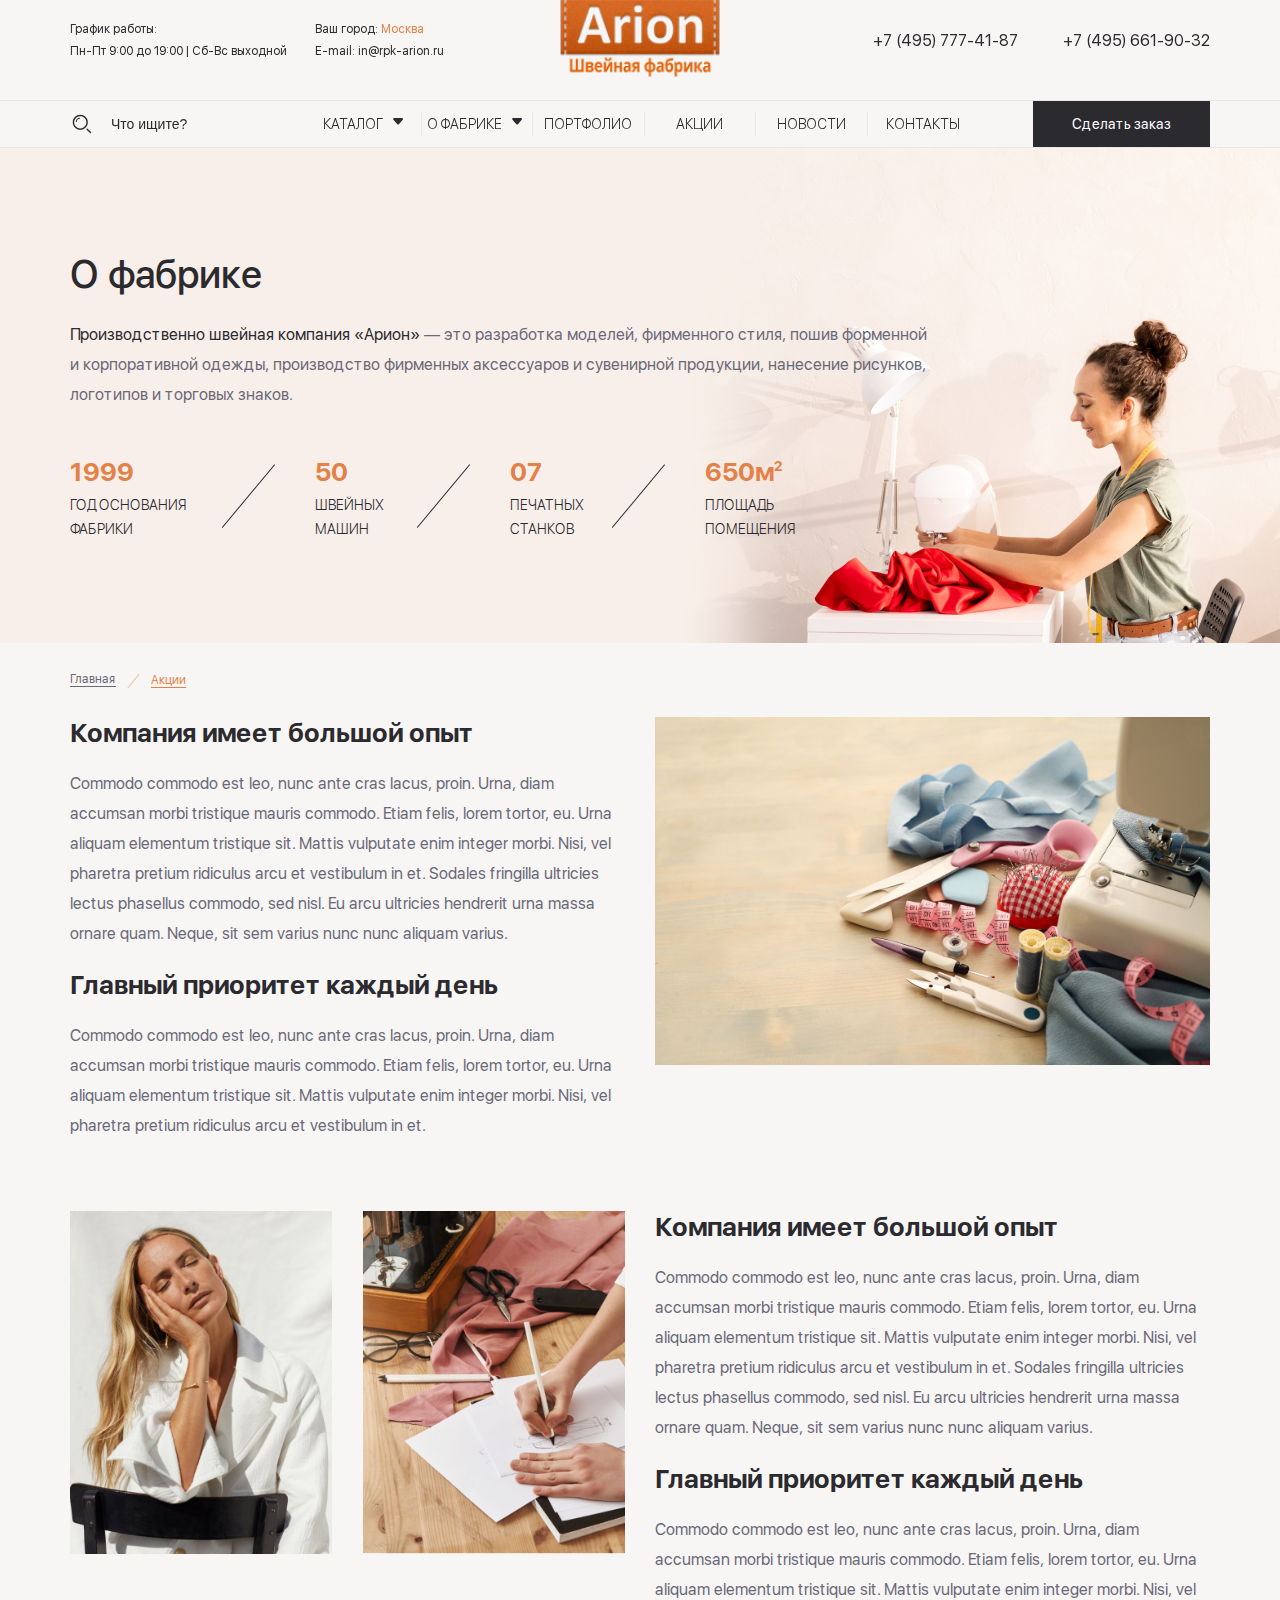
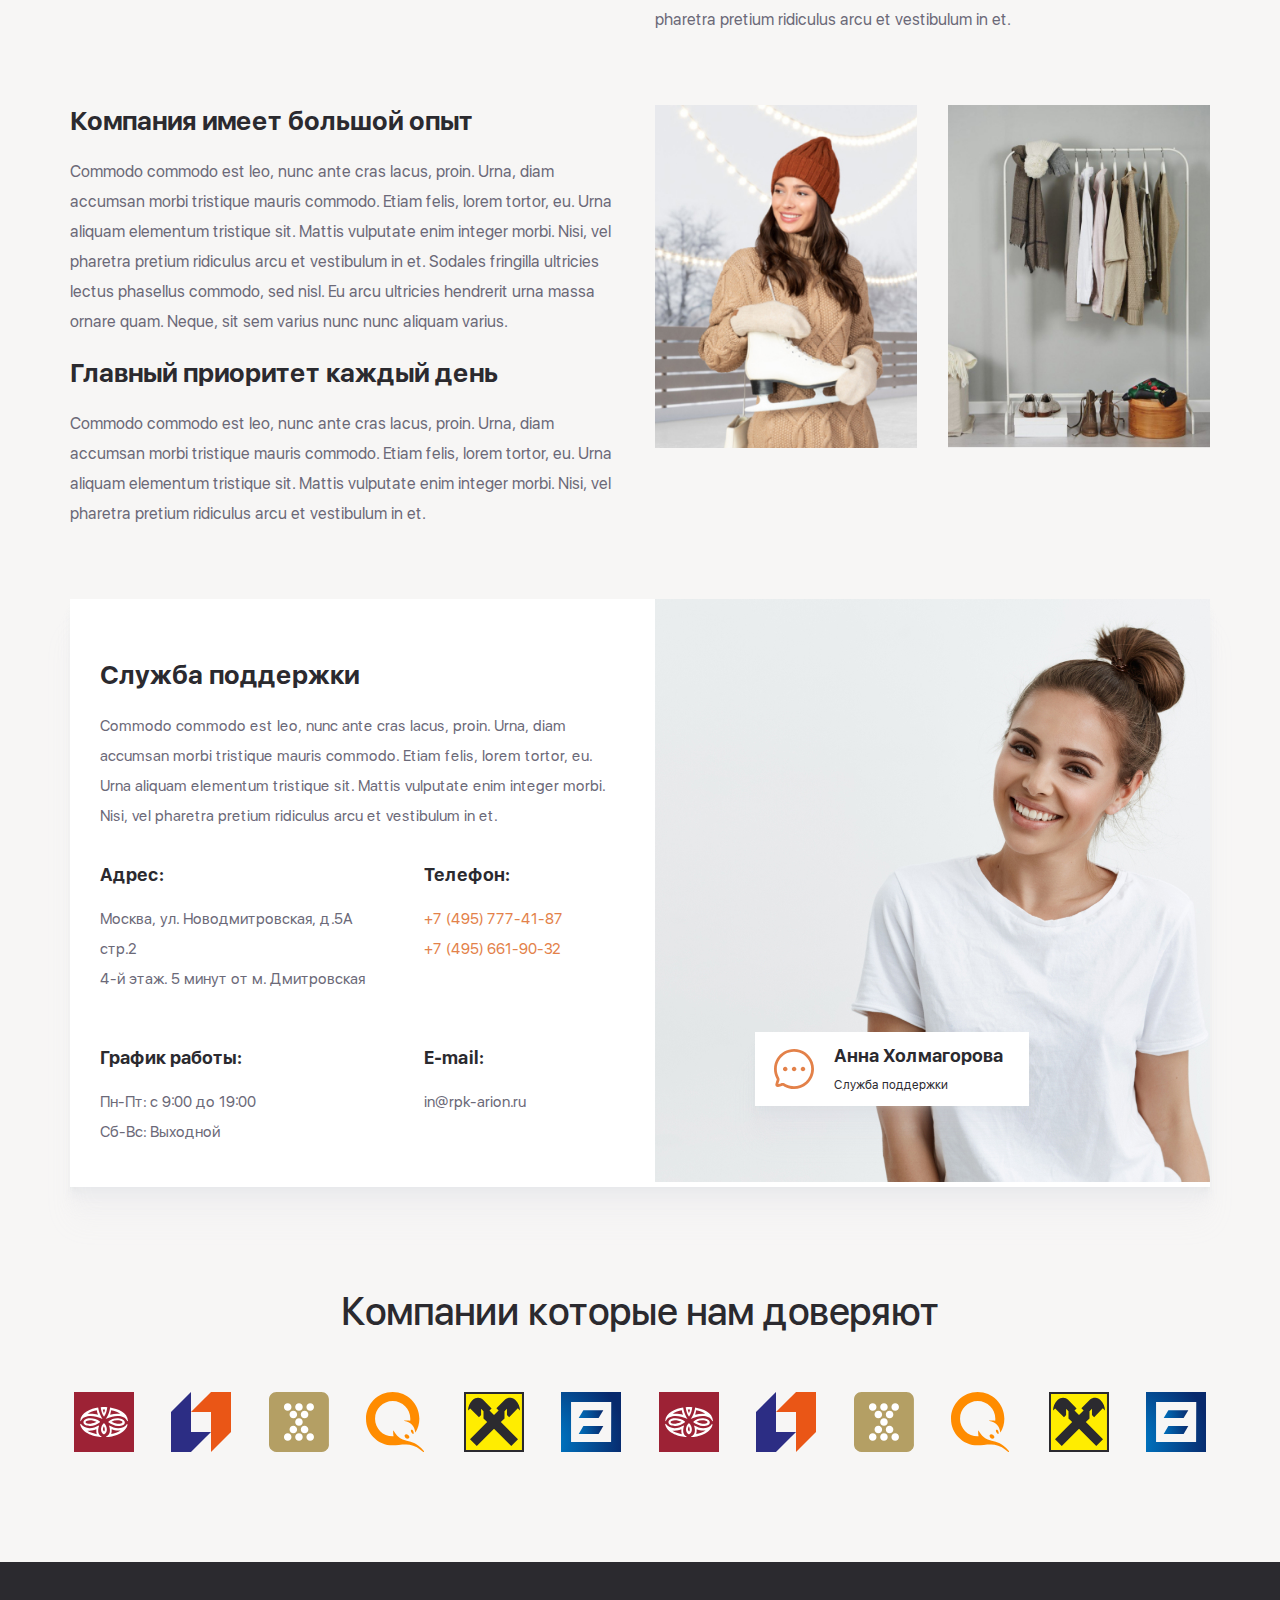
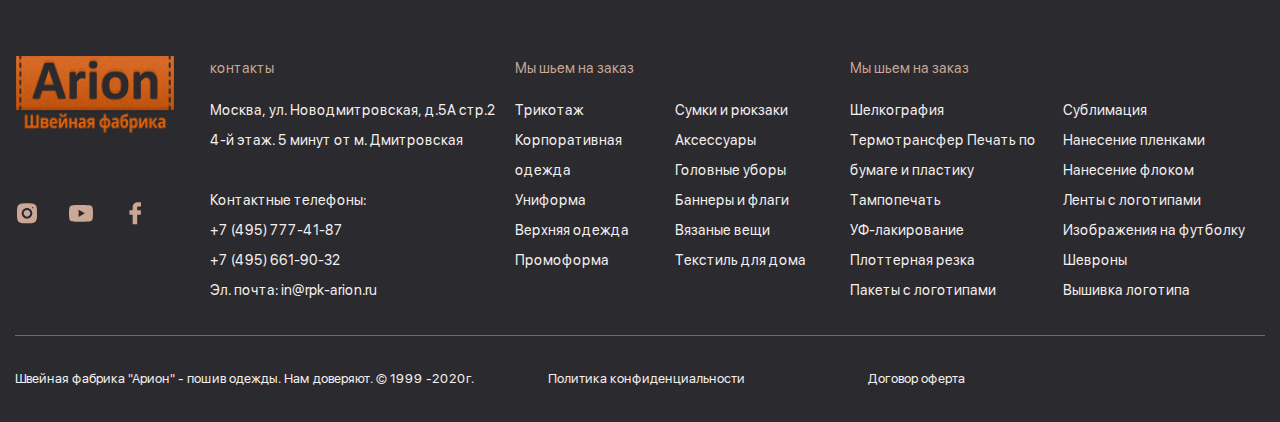
==== about.html @ ed3dc388 "Add files via upload" ====
<!DOCTYPE html>
<!--[if lt IE 7]><html lang="ru" class="lt-ie9 lt-ie8 lt-ie7"><![endif]-->
<!--[if IE 7]><html lang="ru" class="lt-ie9 lt-ie8"><![endif]-->
<!--[if IE 8]><html lang="ru" class="lt-ie9"><![endif]-->
<!--[if gt IE 8]><!-->
<html lang="ru">
<!--<![endif]-->
<head>
	<meta charset="utf-8" />
	<title>Заголовок</title>
	<meta name="description" content="" />
	<meta http-equiv="X-UA-Compatible" content="IE=edge" />
	<meta name="viewport" content="width=device-width, initial-scale=1.0" />
	<link rel="shortcut icon" href="favicon.png" />
	<link rel="stylesheet" href="libs/bootstrap/bootstrap-grid.css" />
	<link rel="stylesheet" href="libs/fontawesome-free-5.12.0-web/css/all.min.css" />
	<link rel="stylesheet" href="libs/fancybox/jquery.fancybox.css" />
	<link rel="stylesheet" href="libs/ion.rangeSlider-master/css/ion.rangeSlider.min.css" />
	<link rel="stylesheet" href="libs/slick-1.5.9/slick/slick.css" />
	<link rel="stylesheet" href="libs/slick-1.5.9/slick/slick-theme.css" />
	<link rel="stylesheet" href="css/fonts.css" />
	<link rel="stylesheet" href="css/main.css?ver=1.13" /> 
	<link rel="stylesheet" href="css/media.css?ver=1.13" />
</head>
<body> 

	<div class="wrapper"> 

		<a href="#" class="btn-order">Сделать заказ</a>

		<header class="header header_page default">
			<div class="header-top"> 
				<div class="container">
					<div class="header-top__wrap">
						<a href="tel:+74957774187" class="phone-mob"><i class="fas fa-phone-alt"></i></a>
						<div class="header-top__left">
							<div class="header__contacts"> 
								<p>График работы:</p>
								<p>Пн-Пт 9:00 до 19:00  |  Сб-Вс выходной</p>
							</div>
							<div class="header__contacts">
								<p>Ваш город: <a href="#" class="link-city">Москва</a></p>
								<p>E-mail: <a href="mailto:in@rpk-arion.ru">in@rpk-arion.ru</a></p>
							</div>
						</div>
						<a href="#" class="logo">
							<img src="img/logo.png" alt="alt">
						</a>
						<div class="header-top__right">
							<a href="tel:+74957774187">+7 (495) 777-41-87</a>
							<a href="tel:+74956619032">+7 (495) 661-90-32</a>
						</div>
						<span class="btn_nav">
							<span class='sandwich'>
								<span class='sw-topper'></span>
								<span class='sw-bottom'></span>
								<span class='sw-footer'></span>
							</span>
						</span>
					</div> 
				</div>
			</div> 
			<div class="header-bottom">
				<div class="container">
					<div class="header-bottom__wrap">
						<form>  
							<div class="form-search">
								<button class="btn-search"></button>
								<input type="text" placeholder="Что ищите?" required="required">
							</div>
						</form>
						<ul class="menu">
							<li class="menu_haschild"> 
								<a href="#">каталог</a>
								<ul class="menu_dropdown">
									<li class="dropdown_haschild active">
										<a href="#">Трикотаж</a>
										<ul>
											<li class="active"><a href="#">Рубашки-поло</a></li>
											<li><a href="#">Водолазки</a></li>
											<li><a href="#">Майки</a></li>
											<li><a href="#">Топы</a></li>
											<li><a href="#">Флисовые кофты</a></li>
											<li><a href="#">Жилеты</a></li>
											<li><a href="#">Кофты</a></li>
											<li><a href="#">Тельняшки</a></li>
											<li><a href="#">Футболки</a></li>
											<li><a href="#">Толстовки</a></li>
											<li><a href="#">Платья</a></li>
										</ul>
									</li>
									<li class="dropdown_haschild">
										<a href="#">Корпоративная одежда</a>
										<ul>
											<li><a href="#">Флисовые кофты</a></li>
											<li><a href="#">Жилеты</a></li>
											<li><a href="#">Кофты</a></li>
											<li><a href="#">Тельняшки</a></li>
											<li><a href="#">Футболки</a></li>
											<li><a href="#">Толстовки</a></li>
											<li><a href="#">Платья</a></li>
										</ul>
									</li>
									<li class="dropdown_haschild">
										<a href="#">Верхняя одежда</a>
										<ul>
											<li><a href="#">Флисовые кофты</a></li>
											<li><a href="#">Жилеты</a></li>
											<li><a href="#">Кофты</a></li>
											<li><a href="#">Тельняшки</a></li>
											<li><a href="#">Футболки</a></li>
											<li><a href="#">Толстовки</a></li>
											<li><a href="#">Платья</a></li>
										</ul>
									</li>
									<li class="dropdown_haschild">
										<a href="#">Униформа</a>
										<ul>
											<li><a href="#">Флисовые кофты</a></li>
											<li><a href="#">Жилеты</a></li>
											<li><a href="#">Кофты</a></li>
											<li><a href="#">Тельняшки</a></li>
											<li><a href="#">Футболки</a></li>
											<li><a href="#">Толстовки</a></li>
											<li><a href="#">Платья</a></li>
										</ul>
									</li>
									<li class="dropdown_haschild">
										<a href="#">Проформа</a>
										<ul>
											<li><a href="#">Флисовые кофты</a></li>
											<li><a href="#">Жилеты</a></li>
											<li><a href="#">Кофты</a></li>
											<li><a href="#">Тельняшки</a></li>
											<li><a href="#">Футболки</a></li>
											<li><a href="#">Толстовки</a></li>
											<li><a href="#">Платья</a></li>
										</ul>
									</li>
									<li class="dropdown_haschild">
										<a href="#">Сумки и рюкзаки</a>
										<ul>
											<li><a href="#">Флисовые кофты</a></li>
											<li><a href="#">Жилеты</a></li>
											<li><a href="#">Кофты</a></li>
											<li><a href="#">Тельняшки</a></li>
											<li><a href="#">Футболки</a></li>
											<li><a href="#">Толстовки</a></li>
											<li><a href="#">Платья</a></li>
										</ul>
									</li>
									<li class="dropdown_haschild">
										<a href="#">Головные уборы</a>
										<ul>
											<li><a href="#">Флисовые кофты</a></li>
											<li><a href="#">Жилеты</a></li>
											<li><a href="#">Кофты</a></li>
											<li><a href="#">Тельняшки</a></li>
											<li><a href="#">Футболки</a></li>
											<li><a href="#">Толстовки</a></li>
											<li><a href="#">Платья</a></li>
										</ul>
									</li>
									<li class="dropdown_haschild">
										<a href="#">Аксессуары</a>
										<ul>
											<li><a href="#">Флисовые кофты</a></li>
											<li><a href="#">Жилеты</a></li>
											<li><a href="#">Кофты</a></li>
											<li><a href="#">Тельняшки</a></li>
											<li><a href="#">Футболки</a></li>
											<li><a href="#">Толстовки</a></li>
											<li><a href="#">Платья</a></li>
										</ul>
									</li>
									<li class="dropdown_haschild">
										<a href="#">Вязаные вещи</a>
										<ul>
											<li><a href="#">Флисовые кофты</a></li>
											<li><a href="#">Жилеты</a></li>
											<li><a href="#">Кофты</a></li>
											<li><a href="#">Тельняшки</a></li>
											<li><a href="#">Футболки</a></li>
											<li><a href="#">Толстовки</a></li>
											<li><a href="#">Платья</a></li>
										</ul>
									</li>
									<li class="dropdown_haschild">
										<a href="#">Баннеры и флаги</a>
										<ul>
											<li><a href="#">Флисовые кофты</a></li>
											<li><a href="#">Жилеты</a></li>
											<li><a href="#">Кофты</a></li>
											<li><a href="#">Тельняшки</a></li>
											<li><a href="#">Футболки</a></li>
											<li><a href="#">Толстовки</a></li>
											<li><a href="#">Платья</a></li>
										</ul>
									</li>
									<li class="dropdown_haschild">
										<a href="#">Текстиль для дома</a>
										<ul>
											<li><a href="#">Флисовые кофты</a></li>
											<li><a href="#">Жилеты</a></li>
											<li><a href="#">Кофты</a></li>
											<li><a href="#">Тельняшки</a></li>
											<li><a href="#">Футболки</a></li>
											<li><a href="#">Толстовки</a></li>
											<li><a href="#">Платья</a></li>
										</ul>
									</li>
									<li class="dropdown_haschild">
										<a href="#">Разное</a>
										<ul>
											<li><a href="#">Флисовые кофты</a></li>
											<li><a href="#">Жилеты</a></li>
											<li><a href="#">Кофты</a></li>
											<li><a href="#">Тельняшки</a></li>
											<li><a href="#">Футболки</a></li>
											<li><a href="#">Толстовки</a></li>
											<li><a href="#">Платья</a></li>
										</ul>
									</li>
								</ul>
							</li>
							<li class="menu_haschild">
								<a href="#">О фабрике</a>
								<ul>
									<li><a href="#">Отзывы</a></li>
									<li><a href="#">Статьи</a></li>
								</ul>
							</li>
							<li><a href="#">портфолио</a></li>
							<li><a href="#">Акции</a></li>
							<li><a href="#">новости</a></li>
							<li><a href="#">Контакты</a></li>
						</ul>
						<a href="#" class="btn-page">Сделать заказ</a>
					</div>
				</div>
			</div>
			<div class="menu-mobile">
				<ul class="menu-mobile_nav">
					<li class="menu_haschild"> 
						<a href="#">каталог</a>
						<ul class="menu_dropdown">
							<li class="dropdown_haschild">
								<a href="#">Трикотаж</a>
								<ul>
									<li><a href="#">Рубашки-поло</a></li>
									<li><a href="#">Водолазки</a></li>
									<li><a href="#">Майки</a></li>
									<li><a href="#">Топы</a></li>
									<li><a href="#">Флисовые кофты</a></li>
									<li><a href="#">Жилеты</a></li>
									<li><a href="#">Кофты</a></li>
									<li><a href="#">Тельняшки</a></li>
									<li><a href="#">Футболки</a></li>
									<li><a href="#">Толстовки</a></li>
									<li><a href="#">Платья</a></li>
								</ul>
							</li>
							<li class="dropdown_haschild">
								<a href="#">Корпоративная одежда</a>
								<ul>
									<li><a href="#">Флисовые кофты</a></li>
									<li><a href="#">Жилеты</a></li>
									<li><a href="#">Кофты</a></li>
									<li><a href="#">Тельняшки</a></li>
									<li><a href="#">Футболки</a></li>
									<li><a href="#">Толстовки</a></li>
									<li><a href="#">Платья</a></li>
								</ul>
							</li>
							<li class="dropdown_haschild">
								<a href="#">Верхняя одежда</a>
								<ul>
									<li><a href="#">Флисовые кофты</a></li>
									<li><a href="#">Жилеты</a></li>
									<li><a href="#">Кофты</a></li>
									<li><a href="#">Тельняшки</a></li>
									<li><a href="#">Футболки</a></li>
									<li><a href="#">Толстовки</a></li>
									<li><a href="#">Платья</a></li>
								</ul>
							</li>
							<li class="dropdown_haschild">
								<a href="#">Униформа</a>
								<ul>
									<li><a href="#">Флисовые кофты</a></li>
									<li><a href="#">Жилеты</a></li>
									<li><a href="#">Кофты</a></li>
									<li><a href="#">Тельняшки</a></li>
									<li><a href="#">Футболки</a></li>
									<li><a href="#">Толстовки</a></li>
									<li><a href="#">Платья</a></li>
								</ul>
							</li>
							<li class="dropdown_haschild">
								<a href="#">Проформа</a>
								<ul>
									<li><a href="#">Флисовые кофты</a></li>
									<li><a href="#">Жилеты</a></li>
									<li><a href="#">Кофты</a></li>
									<li><a href="#">Тельняшки</a></li>
									<li><a href="#">Футболки</a></li>
									<li><a href="#">Толстовки</a></li>
									<li><a href="#">Платья</a></li>
								</ul>
							</li>
							<li class="dropdown_haschild">
								<a href="#">Сумки и рюкзаки</a>
								<ul>
									<li><a href="#">Флисовые кофты</a></li>
									<li><a href="#">Жилеты</a></li>
									<li><a href="#">Кофты</a></li>
									<li><a href="#">Тельняшки</a></li>
									<li><a href="#">Футболки</a></li>
									<li><a href="#">Толстовки</a></li>
									<li><a href="#">Платья</a></li>
								</ul>
							</li>
							<li class="dropdown_haschild">
								<a href="#">Головные уборы</a>
								<ul>
									<li><a href="#">Флисовые кофты</a></li>
									<li><a href="#">Жилеты</a></li>
									<li><a href="#">Кофты</a></li>
									<li><a href="#">Тельняшки</a></li>
									<li><a href="#">Футболки</a></li>
									<li><a href="#">Толстовки</a></li>
									<li><a href="#">Платья</a></li>
								</ul>
							</li>
							<li class="dropdown_haschild">
								<a href="#">Аксессуары</a>
								<ul>
									<li><a href="#">Флисовые кофты</a></li>
									<li><a href="#">Жилеты</a></li>
									<li><a href="#">Кофты</a></li>
									<li><a href="#">Тельняшки</a></li>
									<li><a href="#">Футболки</a></li>
									<li><a href="#">Толстовки</a></li>
									<li><a href="#">Платья</a></li>
								</ul>
							</li>
							<li class="dropdown_haschild">
								<a href="#">Вязаные вещи</a>
								<ul>
									<li><a href="#">Флисовые кофты</a></li>
									<li><a href="#">Жилеты</a></li>
									<li><a href="#">Кофты</a></li>
									<li><a href="#">Тельняшки</a></li>
									<li><a href="#">Футболки</a></li>
									<li><a href="#">Толстовки</a></li>
									<li><a href="#">Платья</a></li>
								</ul>
							</li>
							<li class="dropdown_haschild">
								<a href="#">Баннеры и флаги</a>
								<ul>
									<li><a href="#">Флисовые кофты</a></li>
									<li><a href="#">Жилеты</a></li>
									<li><a href="#">Кофты</a></li>
									<li><a href="#">Тельняшки</a></li>
									<li><a href="#">Футболки</a></li>
									<li><a href="#">Толстовки</a></li>
									<li><a href="#">Платья</a></li>
								</ul>
							</li>
							<li class="dropdown_haschild">
								<a href="#">Текстиль для дома</a>
								<ul>
									<li><a href="#">Флисовые кофты</a></li>
									<li><a href="#">Жилеты</a></li>
									<li><a href="#">Кофты</a></li>
									<li><a href="#">Тельняшки</a></li>
									<li><a href="#">Футболки</a></li>
									<li><a href="#">Толстовки</a></li>
									<li><a href="#">Платья</a></li>
								</ul>
							</li>
							<li class="dropdown_haschild">
								<a href="#">Разное</a>
								<ul>
									<li><a href="#">Флисовые кофты</a></li>
									<li><a href="#">Жилеты</a></li>
									<li><a href="#">Кофты</a></li>
									<li><a href="#">Тельняшки</a></li>
									<li><a href="#">Футболки</a></li>
									<li><a href="#">Толстовки</a></li>
									<li><a href="#">Платья</a></li>
								</ul>
							</li>
						</ul>
					</li>
					<li class="menu_haschild">
						<a href="#">О фабрике</a>
						<ul>
							<li><a href="#">Отзывы</a></li>
							<li><a href="#">Статьи</a></li>
						</ul>
					</li>
					<li><a href="#">портфолио</a></li>
					<li><a href="#">Акции</a></li>
					<li><a href="#">новости</a></li>
					<li><a href="#">Контакты</a></li>
				</ul>
				<div class="menu-mobile__bottom">
					<div class="header__contacts">
						<p>График работы:</p>
						<p>Пн-Пт 9:00 до 19:00  |  Сб-Вс выходной</p>
					</div>
					<div class="header__contacts">
						<p>Ваш город: <a href="#" class="link-city">Москва</a></p>
						<p>E-mail: <a href="mailto:in@rpk-arion.ru">in@rpk-arion.ru</a></p>
					</div>
					<div class="menu-mobile__phones">
						<a href="tel:+74957774187">+7 (495) 777-41-87</a>
						<a href="tel:+74956619032">+7 (495) 661-90-32</a>
					</div>
					<a href="#" class="btn-page">Сделать заказ</a>
				</div>
			</div>
		</header>

		<div class="billbord-page billbord-page_about" style="background-image: url(img/billbord_page11.jpg);">
			<div class="container">
				<div class="billbord-page__content">
					<div class="title-section">О фабрике</div>
					<p><span>Производственно швейная компания «Арион»</span> — это разработка моделей, фирменного стиля, пошив форменной и корпоративной одежды, производство фирменных аксессуаров и сувенирной продукции, нанесение рисунков, логотипов и торговых знаков. </p>
					<div class="billbord-bottom">
						<div class="billbord-info">
							<div class="billbord-info__value">1999</div>
							<div class="billbord-info__name">год основания фабрики</div>
						</div>
						<div class="billbord-info">
							<div class="billbord-info__value">50</div>
							<div class="billbord-info__name">швейных машин</div>
						</div>
						<div class="billbord-info">
							<div class="billbord-info__value">07</div>
							<div class="billbord-info__name">печатных станков</div>
						</div>
						<div class="billbord-info">
							<div class="billbord-info__value">650м<sup>2</sup></div>
							<div class="billbord-info__name">площадь помещения</div>
						</div>
					</div>
				</div>
			</div>
		</div>

		<div class="container">
			<ul class="breadcumbs">
				<li><a href="#">Главная</a></li>
				<li><span>Акции</span></li>
			</ul>
		</div>

		<div class="article">
			<div class="container">
				<div class="row row_article">
					<div class="col-lg-6">
						<div class="title-middle">Компания имеет большой опыт</div>
						<p>Commodo commodo est leo, nunc ante cras lacus, proin. Urna, diam accumsan morbi tristique mauris commodo. Etiam felis, lorem tortor, eu. Urna aliquam elementum tristique sit. Mattis vulputate enim integer morbi. Nisi, vel pharetra pretium ridiculus arcu et vestibulum in et. Sodales fringilla ultricies lectus phasellus commodo, sed nisl. Eu arcu ultricies hendrerit urna massa ornare quam. Neque, sit sem varius nunc nunc aliquam varius.</p>
						<div class="title-middle">Главный приоритет каждый день</div>
						<p>Commodo commodo est leo, nunc ante cras lacus, proin. Urna, diam accumsan morbi tristique mauris commodo. Etiam felis, lorem tortor, eu. Urna aliquam elementum tristique sit. Mattis vulputate enim integer morbi. Nisi, vel pharetra pretium ridiculus arcu et vestibulum in et. </p>
					</div>
					<div class="col-lg-6">
						<img src="img/about1.jpg" alt="alt">
					</div>
				</div>
				<div class="row row_article">
					<div class="col-lg-3 col-6">
						<img src="img/about2.jpg" alt="alt">
					</div>
					<div class="col-lg-3 col-6">
						<img src="img/about3.jpg" alt="alt">
					</div>
					<div class="col-lg-6">
						<div class="title-middle">Компания имеет большой опыт</div>
						<p>Commodo commodo est leo, nunc ante cras lacus, proin. Urna, diam accumsan morbi tristique mauris commodo. Etiam felis, lorem tortor, eu. Urna aliquam elementum tristique sit. Mattis vulputate enim integer morbi. Nisi, vel pharetra pretium ridiculus arcu et vestibulum in et. Sodales fringilla ultricies lectus phasellus commodo, sed nisl. Eu arcu ultricies hendrerit urna massa ornare quam. Neque, sit sem varius nunc nunc aliquam varius.</p>
						<div class="title-middle">Главный приоритет каждый день</div>
						<p>Commodo commodo est leo, nunc ante cras lacus, proin. Urna, diam accumsan morbi tristique mauris commodo. Etiam felis, lorem tortor, eu. Urna aliquam elementum tristique sit. Mattis vulputate enim integer morbi. Nisi, vel pharetra pretium ridiculus arcu et vestibulum in et. </p>
					</div>
				</div>
				<div class="row row_article">
					<div class="col-lg-6">
						<div class="title-middle">Компания имеет большой опыт</div>
						<p>Commodo commodo est leo, nunc ante cras lacus, proin. Urna, diam accumsan morbi tristique mauris commodo. Etiam felis, lorem tortor, eu. Urna aliquam elementum tristique sit. Mattis vulputate enim integer morbi. Nisi, vel pharetra pretium ridiculus arcu et vestibulum in et. Sodales fringilla ultricies lectus phasellus commodo, sed nisl. Eu arcu ultricies hendrerit urna massa ornare quam. Neque, sit sem varius nunc nunc aliquam varius.</p>
						<div class="title-middle">Главный приоритет каждый день</div>
						<p>Commodo commodo est leo, nunc ante cras lacus, proin. Urna, diam accumsan morbi tristique mauris commodo. Etiam felis, lorem tortor, eu. Urna aliquam elementum tristique sit. Mattis vulputate enim integer morbi. Nisi, vel pharetra pretium ridiculus arcu et vestibulum in et. </p>
					</div>
					<div class="col-lg-3 col-6">
						<img src="img/about4.jpg" alt="alt">
					</div>
					<div class="col-lg-3 col-6">
						<img src="img/about5.jpg" alt="alt">
					</div>
				</div>
				<div class="about-block">
					<div class="row">
						<div class="col-lg-6">
							<div class="about-block__info">
								<div class="title-middle">Служба поддержки</div>
								<p>Commodo commodo est leo, nunc ante cras lacus, proin. Urna, diam accumsan morbi tristique mauris commodo. Etiam felis, lorem tortor, eu. Urna aliquam elementum tristique sit. Mattis vulputate enim integer morbi. Nisi, vel pharetra pretium ridiculus arcu et vestibulum in et. </p>
								<div class="row row_about">
									<div class="col-md-7">
										<div class="title-min">Адрес:</div>
										<p>Москва, ул. Новодмитровская, д.5А стр.2 <br>4-й этаж. 5 минут от м. Дмитровская</p>
									</div>
									<div class="col-md-5">
										<div class="title-min">Телефон:</div>
										<ul>
											<li><a href="tel:+74957774187">+7 (495) 777-41-87</a></li>
											<li><a href="tel:+74956619032">+7 (495) 661-90-32</a></li>
										</ul>
									</div>
								</div>
								<div class="row row_about">
									<div class="col-md-7">
										<div class="title-min">График работы:</div>
										<p>Пн-Пт: с 9:00 до 19:00 <br>Сб-Вс: Выходной</p>
									</div>
									<div class="col-md-5">
										<div class="title-min">E-mail:</div>
										<a href="mailto:in@rpk-arion.ru" class="link-mail">in@rpk-arion.ru</a>
									</div>
								</div>
							</div>
						</div>
						<div class="col-lg-6">
							<div class="about-block__image">
								<div class="name-about">
									<div class="title-min">Анна Холмагорова</div>
									<div class="descr-min">Служба поддержки</div>
								</div>
								<img src="img/about_img.jpg" alt="alt">
							</div>
						</div>
					</div>
				</div>
			</div>
		</div>

		<div class="partners">
			<div class="container">
				<div class="title-section title-section_page">Компании которые нам доверяют</div>
				<div class="row row_clients">
					<div class="col-lg-1 col-md-2 col-4">
						<a href="#" class="item-client">
							<img src="img/client1.svg" alt="alt">
						</a>
					</div>
					<div class="col-lg-1 col-md-2 col-4">
						<a href="#" class="item-client">
							<img src="img/client2.svg" alt="alt">
						</a>
					</div>
					<div class="col-lg-1 col-md-2 col-4">
						<a href="#" class="item-client">
							<img src="img/client3.svg" alt="alt">
						</a>
					</div>
					<div class="col-lg-1 col-md-2 col-4">
						<a href="#" class="item-client">
							<img src="img/client4.svg" alt="alt">
						</a>
					</div>
					<div class="col-lg-1 col-md-2 col-4">
						<a href="#" class="item-client">
							<img src="img/client5.svg" alt="alt">
						</a>
					</div>
					<div class="col-lg-1 col-md-2 col-4">
						<a href="#" class="item-client">
							<img src="img/client6.svg" alt="alt">
						</a>
					</div>
					<div class="col-lg-1 col-md-2 col-4">
						<a href="#" class="item-client">
							<img src="img/client1.svg" alt="alt">
						</a>
					</div>
					<div class="col-lg-1 col-md-2 col-4">
						<a href="#" class="item-client">
							<img src="img/client2.svg" alt="alt">
						</a>
					</div>
					<div class="col-lg-1 col-md-2 col-4">
						<a href="#" class="item-client">
							<img src="img/client3.svg" alt="alt">
						</a>
					</div>
					<div class="col-lg-1 col-md-2 col-4">
						<a href="#" class="item-client">
							<img src="img/client4.svg" alt="alt">
						</a>
					</div>
					<div class="col-lg-1 col-md-2 col-4">
						<a href="#" class="item-client">
							<img src="img/client5.svg" alt="alt">
						</a>
					</div>
					<div class="col-lg-1 col-md-2 col-4">
						<a href="#" class="item-client">
							<img src="img/client6.svg" alt="alt">
						</a>
					</div>
				</div>
			</div>
		</div>

		<footer class="footer">
			<div class="container">
				<div class="row row_footer">
					<div class="col-lg-2">
						<a href="#" class="logo">
							<img src="img/logo.png" alt="alt">
						</a>
						<ul class="list-social">
							<li><a href="#"><img src="img/soc1.svg" alt="alt"></a></li>
							<li><a href="#"><img src="img/soc2.svg" alt="alt"></a></li>
							<li><a href="#"><img src="img/soc3.svg" alt="alt"></a></li>
						</ul>
					</div>
					<div class="col-lg-3">
						<div class="footer__title">контакты <i class="fal fa-plus"></i></div>
						<div class="footer__content">
							<p>Москва, ул. Новодмитровская, д.5А стр.2</p>
							<p>4-й этаж. 5 минут от м. Дмитровская</p>
							<br>
							<p>Контактные телефоны:</p>
							<p><a href="tel:+74957774187">+7 (495) 777-41-87</a></p>
							<p><a href="tel:+74956619032">+7 (495) 661-90-32</a></p>
							<p>Эл. почта: <a href="mailto:in@rpk-arion.ru">in@rpk-arion.ru</a></p>
						</div>
					</div>
					<div class="col-lg-3">
						<div class="footer__title">Мы шьем на заказ <i class="fal fa-plus"></i></div>
						<div class="footer__content">
							<ul class="footer__nav">
								<li><a href="#">Трикотаж</a></li>
								<li><a href="#">Корпоративная одежда</a></li>
								<li><a href="#">Униформа</a></li>
								<li><a href="#">Верхняя одежда</a></li>
								<li><a href="#">Промоформа</a></li>
								<li><a href="#">Сумки и рюкзаки </a></li>
								<li><a href="#">Аксессуары</a></li>
								<li><a href="#">Головные уборы</a></li>
								<li><a href="#">Баннеры и флаги</a></li>
								<li><a href="#">Вязаные вещи</a></li>
								<li><a href="#">Текстиль для дома</a></li>
							</ul>
						</div>
					</div>
					<div class="col-lg-4">
						<div class="footer__title">Мы шьем на заказ <i class="fal fa-plus"></i></div>
						<div class="footer__content">
							<ul class="footer__nav">
								<li><a href="#">Шелкография</a></li>
								<li><a href="#">Термотрансфер Печать по бумаге и пластику Тампопечать </a></li>
								<li><a href="#">УФ-лакирование</a></li>
								<li><a href="#">Плоттерная резка</a></li>
								<li><a href="#">Пакеты с логотипами </a></li>
								<li><a href="#">Сублимация</a></li>
								<li><a href="#">Нанесение пленками</a></li>
								<li><a href="#">Нанесение флоком</a></li>
								<li><a href="#">Ленты с логотипами</a></li>
								<li><a href="#">Изображения на футболку</a></li>
								<li><a href="#">Шевроны</a></li>
								<li><a href="#">Вышивка логотипа</a></li>
							</ul>
						</div>
					</div>
				</div>
				<div class="footer__bottom">
					<div class="row">
						<div class="col-lg-5">
							<p>Швейная фабрика "Арион" - пошив одежды. Нам доверяют. © 1999 -2020г.</p>
						</div>
						<div class="col-lg-3">
							<a href="#">Политика конфиденциальности</a>
						</div>
						<div class="col-lg-3">
							<a href="#">Договор оферта</a>
						</div>
					</div>
				</div>
			</div>
		</footer>
		
	</div>

	<!--[if lt IE 9]>
	<script src="libs/html5shiv/es5-shim.min.js"></script>
	<script src="libs/html5shiv/html5shiv.min.js"></script>
	<script src="libs/html5shiv/html5shiv-printshiv.min.js"></script>
	<script src="libs/respond/respond.min.js"></script>
<![endif]-->
<script src="libs/jquery/jquery-1.11.1.min.js"></script>
<script src="libs/jquery-mousewheel/jquery.mousewheel.min.js"></script>
<script src="libs/waypoints/waypoints-1.6.2.min.js"></script>
<script src="libs/fancybox/jquery.fancybox.pack.js"></script>
<script src="libs/slick-1.5.9/slick/slick.min.js"></script>
<script src="libs/scroll2id/PageScroll2id.min.js"></script>
<script src="libs/mask/jquery.maskedinput.js"></script>
<script src="libs/ion.rangeSlider-master/js/ion.rangeSlider.min.js"></script>
<script src="libs/jQueryFormStyler-master/jquery.formstyler.min.js"></script>
<script src="js/common.js?ver=1.13"></script>
<!-- Yandex.Metrika counter --><!-- /Yandex.Metrika counter -->
<!-- Google Analytics counter --><!-- /Google Analytics counter -->
</body>
</html>
---- libs/ion.rangeSlider-master/css/ion.rangeSlider.min.css ----
/*!Ion.RangeSlider, 2.3.1, © Denis Ineshin, 2010 - 2019, IonDen.com, Build date: 2019-12-19 16:51:02*/.irs{position:relative;display:block;-webkit-touch-callout:none;-webkit-user-select:none;-khtml-user-select:none;-moz-user-select:none;-ms-user-select:none;user-select:none;font-size:12px;font-family:Arial,sans-serif}.irs-line{position:relative;display:block;overflow:hidden;outline:none !important}.irs-bar{position:absolute;display:block;left:0;width:0}.irs-shadow{position:absolute;display:none;left:0;width:0}.irs-handle{position:absolute;display:block;box-sizing:border-box;cursor:default;z-index:1}.irs-handle.type_last{z-index:2}.irs-min,.irs-max{position:absolute;display:block;cursor:default}.irs-min{left:0}.irs-max{right:0}.irs-from,.irs-to,.irs-single{position:absolute;display:block;top:0;left:0;cursor:default;white-space:nowrap}.irs-grid{position:absolute;display:none;bottom:0;left:0;width:100%;height:20px}.irs-with-grid .irs-grid{display:block}.irs-grid-pol{position:absolute;top:0;left:0;width:1px;height:8px;background:#000}.irs-grid-pol.small{height:4px}.irs-grid-text{position:absolute;bottom:0;left:0;white-space:nowrap;text-align:center;font-size:9px;line-height:9px;padding:0 3px;color:#000}.irs-disable-mask{position:absolute;display:block;top:0;left:-1%;width:102%;height:100%;cursor:default;background:rgba(0,0,0,0);z-index:2}.lt-ie9 .irs-disable-mask{background:#000;filter:alpha(opacity=0);cursor:not-allowed}.irs-disabled{opacity:.4}.irs-hidden-input{position:absolute !important;display:block !important;top:0 !important;left:0 !important;width:0 !important;height:0 !important;font-size:0 !important;line-height:0 !important;padding:0 !important;margin:0 !important;overflow:hidden;outline:none !important;z-index:-9999 !important;background:none !important;border-style:solid !important;border-color:transparent !important}.irs--flat{height:40px}.irs--flat.irs-with-grid{height:60px}.irs--flat .irs-line{top:25px;height:12px;background-color:#e1e4e9;border-radius:4px}.irs--flat .irs-bar{top:25px;height:12px;background-color:#ed5565}.irs--flat .irs-bar--single{border-radius:4px 0 0 4px}.irs--flat .irs-shadow{height:1px;bottom:16px;background-color:#e1e4e9}.irs--flat .irs-handle{top:22px;width:16px;height:18px;background-color:transparent}.irs--flat .irs-handle>i:first-child{position:absolute;display:block;top:0;left:50%;width:2px;height:100%;margin-left:-1px;background-color:#da4453}.irs--flat .irs-handle.state_hover>i:first-child,.irs--flat .irs-handle:hover>i:first-child{background-color:#a43540}.irs--flat .irs-min,.irs--flat .irs-max{top:0;padding:1px 3px;color:#999;font-size:10px;line-height:1.333;text-shadow:none;background-color:#e1e4e9;border-radius:4px}.irs--flat .irs-from,.irs--flat .irs-to,.irs--flat .irs-single{color:white;font-size:10px;line-height:1.333;text-shadow:none;padding:1px 5px;background-color:#ed5565;border-radius:4px}.irs--flat .irs-from:before,.irs--flat .irs-to:before,.irs--flat .irs-single:before{position:absolute;display:block;content:"";bottom:-6px;left:50%;width:0;height:0;margin-left:-3px;overflow:hidden;border:3px solid transparent;border-top-color:#ed5565}.irs--flat .irs-grid-pol{background-color:#e1e4e9}.irs--flat .irs-grid-text{color:#999}.irs--big{height:55px}.irs--big.irs-with-grid{height:70px}.irs--big .irs-line{top:33px;height:12px;background-color:white;background:linear-gradient(to bottom, #ddd -50%, white 150%);border:1px solid #ccc;border-radius:12px}.irs--big .irs-bar{top:33px;height:12px;background-color:#92bce0;border:1px solid #428bca;background:linear-gradient(to bottom, #ffffff 0%, #428bca 30%, #b9d4ec 100%);box-shadow:inset 0 0 1px 1px rgba(255,255,255,0.5)}.irs--big .irs-bar--single{border-radius:12px 0 0 12px}.irs--big .irs-shadow{height:1px;bottom:16px;background-color:rgba(66,139,202,0.5)}.irs--big .irs-handle{top:25px;width:30px;height:30px;border:1px solid rgba(0,0,0,0.3);background-color:#cbcfd5;background:linear-gradient(to bottom, white 0%, #B4B9BE 30%, white 100%);box-shadow:1px 1px 2px rgba(0,0,0,0.2),inset 0 0 3px 1px white;border-radius:30px}.irs--big .irs-handle.state_hover,.irs--big .irs-handle:hover{border-color:rgba(0,0,0,0.45);background-color:#939ba7;background:linear-gradient(to bottom, white 0%, #919BA5 30%, white 100%)}.irs--big .irs-min,.irs--big .irs-max{top:0;padding:1px 5px;color:white;text-shadow:none;background-color:#9f9f9f;border-radius:3px}.irs--big .irs-from,.irs--big .irs-to,.irs--big .irs-single{color:white;text-shadow:none;padding:1px 5px;background-color:#428bca;background:linear-gradient(to bottom, #428bca 0%, #3071a9 100%);border-radius:3px}.irs--big .irs-grid-pol{background-color:#428bca}.irs--big .irs-grid-text{color:#428bca}.irs--modern{height:55px}.irs--modern.irs-with-grid{height:55px}.irs--modern .irs-line{top:25px;height:5px;background-color:#d1d6e0;background:linear-gradient(to bottom, #e0e4ea 0%, #d1d6e0 100%);border:1px solid #a3adc1;border-bottom-width:0;border-radius:5px}.irs--modern .irs-bar{top:25px;height:5px;background:#20b426;background:linear-gradient(to bottom, #20b426 0%, #18891d 100%)}.irs--modern .irs-bar--single{border-radius:5px 0 0 5px}.irs--modern .irs-shadow{height:1px;bottom:21px;background-color:rgba(209,214,224,0.5)}.irs--modern .irs-handle{top:37px;width:12px;height:13px;border:1px solid #a3adc1;border-top-width:0;box-shadow:1px 1px 1px rgba(0,0,0,0.1);border-radius:0 0 3px 3px}.irs--modern .irs-handle>i:nth-child(1){position:absolute;display:block;top:-4px;left:1px;width:6px;height:6px;border:1px solid #a3adc1;background:white;transform:rotate(45deg)}.irs--modern .irs-handle>i:nth-child(2){position:absolute;display:block;box-sizing:border-box;top:0;left:0;width:10px;height:12px;background:#e9e6e6;background:linear-gradient(to bottom, white 0%, #e9e6e6 100%);border-radius:0 0 3px 3px}.irs--modern .irs-handle>i:nth-child(3){position:absolute;display:block;box-sizing:border-box;top:3px;left:3px;width:4px;height:5px;border-left:1px solid #a3adc1;border-right:1px solid #a3adc1}.irs--modern .irs-handle.state_hover,.irs--modern .irs-handle:hover{border-color:#7685a2;background:#c3c7cd;background:linear-gradient(to bottom, #ffffff 0%, #919ba5 30%, #ffffff 100%)}.irs--modern .irs-handle.state_hover>i:nth-child(1),.irs--modern .irs-handle:hover>i:nth-child(1){border-color:#7685a2}.irs--modern .irs-handle.state_hover>i:nth-child(3),.irs--modern .irs-handle:hover>i:nth-child(3){border-color:#48536a}.irs--modern .irs-min,.irs--modern .irs-max{top:0;font-size:10px;line-height:1.333;text-shadow:none;padding:1px 5px;color:white;background-color:#d1d6e0;border-radius:5px}.irs--modern .irs-from,.irs--modern .irs-to,.irs--modern .irs-single{font-size:10px;line-height:1.333;text-shadow:none;padding:1px 5px;background-color:#20b426;color:white;border-radius:5px}.irs--modern .irs-from:before,.irs--modern .irs-to:before,.irs--modern .irs-single:before{position:absolute;display:block;content:"";bottom:-6px;left:50%;width:0;height:0;margin-left:-3px;overflow:hidden;border:3px solid transparent;border-top-color:#20b426}.irs--modern .irs-grid{height:25px}.irs--modern .irs-grid-pol{background-color:#dedede}.irs--modern .irs-grid-text{color:silver;font-size:13px}.irs--sharp{height:50px;font-size:12px;line-height:1}.irs--sharp.irs-with-grid{height:57px}.irs--sharp .irs-line{top:30px;height:2px;background-color:black;border-radius:2px}.irs--sharp .irs-bar{top:30px;height:2px;background-color:#ee22fa}.irs--sharp .irs-bar--single{border-radius:2px 0 0 2px}.irs--sharp .irs-shadow{height:1px;bottom:21px;background-color:rgba(0,0,0,0.5)}.irs--sharp .irs-handle{top:25px;width:10px;height:10px;background-color:#a804b2}.irs--sharp .irs-handle>i:first-child{position:absolute;display:block;top:100%;left:0;width:0;height:0;border:5px solid transparent;border-top-color:#a804b2}.irs--sharp .irs-handle.state_hover,.irs--sharp .irs-handle:hover{background-color:black}.irs--sharp .irs-handle.state_hover>i:first-child,.irs--sharp .irs-handle:hover>i:first-child{border-top-color:black}.irs--sharp .irs-min,.irs--sharp .irs-max{color:white;font-size:14px;line-height:1;top:0;padding:3px 4px;opacity:.4;background-color:#a804b2;border-radius:2px}.irs--sharp .irs-from,.irs--sharp .irs-to,.irs--sharp .irs-single{font-size:14px;line-height:1;text-shadow:none;padding:3px 4px;background-color:#a804b2;color:white;border-radius:2px}.irs--sharp .irs-from:before,.irs--sharp .irs-to:before,.irs--sharp .irs-single:before{position:absolute;display:block;content:"";bottom:-6px;left:50%;width:0;height:0;margin-left:-3px;overflow:hidden;border:3px solid transparent;border-top-color:#a804b2}.irs--sharp .irs-grid{height:25px}.irs--sharp .irs-grid-pol{background-color:#dedede}.irs--sharp .irs-grid-text{color:silver;font-size:13px}.irs--round{height:50px}.irs--round.irs-with-grid{height:65px}.irs--round .irs-line{top:36px;height:4px;background-color:#dee4ec;border-radius:4px}.irs--round .irs-bar{top:36px;height:4px;background-color:#006cfa}.irs--round .irs-bar--single{border-radius:4px 0 0 4px}.irs--round .irs-shadow{height:4px;bottom:21px;background-color:rgba(222,228,236,0.5)}.irs--round .irs-handle{top:26px;width:24px;height:24px;border:4px solid #006cfa;background-color:white;border-radius:24px;box-shadow:0 1px 3px rgba(0,0,255,0.3)}.irs--round .irs-handle.state_hover,.irs--round .irs-handle:hover{background-color:#f0f6ff}.irs--round .irs-min,.irs--round .irs-max{color:#333;font-size:14px;line-height:1;top:0;padding:3px 5px;background-color:rgba(0,0,0,0.1);border-radius:4px}.irs--round .irs-from,.irs--round .irs-to,.irs--round .irs-single{font-size:14px;line-height:1;text-shadow:none;padding:3px 5px;background-color:#006cfa;color:white;border-radius:4px}.irs--round .irs-from:before,.irs--round .irs-to:before,.irs--round .irs-single:before{position:absolute;display:block;content:"";bottom:-6px;left:50%;width:0;height:0;margin-left:-3px;overflow:hidden;border:3px solid transparent;border-top-color:#006cfa}.irs--round .irs-grid{height:25px}.irs--round .irs-grid-pol{background-color:#dedede}.irs--round .irs-grid-text{color:silver;font-size:13px}.irs--square{height:50px}.irs--square.irs-with-grid{height:60px}.irs--square .irs-line{top:31px;height:4px;background-color:#dedede}.irs--square .irs-bar{top:31px;height:4px;background-color:black}.irs--square .irs-shadow{height:2px;bottom:21px;background-color:#dedede}.irs--square .irs-handle{top:25px;width:16px;height:16px;border:3px solid black;background-color:white;-webkit-transform:rotate(45deg);-ms-transform:rotate(45deg);transform:rotate(45deg)}.irs--square .irs-handle.state_hover,.irs--square .irs-handle:hover{background-color:#f0f6ff}.irs--square .irs-min,.irs--square .irs-max{color:#333;font-size:14px;line-height:1;top:0;padding:3px 5px;background-color:rgba(0,0,0,0.1)}.irs--square .irs-from,.irs--square .irs-to,.irs--square .irs-single{font-size:14px;line-height:1;text-shadow:none;padding:3px 5px;background-color:black;color:white}.irs--square .irs-grid{height:25px}.irs--square .irs-grid-pol{background-color:#dedede}.irs--square .irs-grid-text{color:silver;font-size:11px}
---- css/fonts.css ----
/* font-family: "RobotoRegular"; */
@font-face {
	font-family: "RobotoRegular";
	src: url("../fonts/RobotoRegular/RobotoRegular.eot");
	src: url("../fonts/RobotoRegular/RobotoRegular.eot?#iefix")format("embedded-opentype"),
	url("../fonts/RobotoRegular/RobotoRegular.woff") format("woff"),
	url("../fonts/RobotoRegular/RobotoRegular.ttf") format("truetype");
	font-style: normal;
	font-weight: normal;
}
/* font-family: "RobotoLight"; */
@font-face {
	font-family: "RobotoLight";
	src: url("../fonts/RobotoLight/RobotoLight.eot");
	src: url("../fonts/RobotoLight/RobotoLight.eot?#iefix")format("embedded-opentype"),
	url("../fonts/RobotoLight/RobotoLight.woff") format("woff"),
	url("../fonts/RobotoLight/RobotoLight.ttf") format("truetype");
	font-style: normal;
	font-weight: normal;
}
/* font-family: "RobotoMedium"; */
@font-face {
	font-family: "RobotoMedium";
	src: url("../fonts/RobotoMedium/RobotoMedium.eot");
	src: url("../fonts/RobotoMedium/RobotoMedium.eot?#iefix")format("embedded-opentype"),
	url("../fonts/RobotoMedium/RobotoMedium.woff") format("woff"),
	url("../fonts/RobotoMedium/RobotoMedium.ttf") format("truetype");
	font-style: normal;
	font-weight: normal;
}
/* font-family: "RobotoBold"; */
@font-face {
	font-family: "RobotoBold";
	src: url("../fonts/RobotoBold/RobotoBold.eot");
	src: url("../fonts/RobotoBold/RobotoBold.eot?#iefix")format("embedded-opentype"),
	url("../fonts/RobotoBold/RobotoBold.woff") format("woff"),
	url("../fonts/RobotoBold/RobotoBold.ttf") format("truetype");
	font-style: normal;
	font-weight: normal;
}

@font-face {
	font-family: 'SFUIDisplay';
	src: url('../fonts/SFUIDisplay-Regular.eot');
	src: url('../fonts/SFUIDisplay-Regular.eot?#iefix') format('embedded-opentype'),
	url('../fonts/SFUIDisplay-Regular.woff2') format('woff2'),
	url('../fonts/SFUIDisplay-Regular.woff') format('woff'),
	url('../fonts/SFUIDisplay-Regular.otf') format('truetype');
	font-weight: normal;
	font-style: normal;
}
@font-face {
	font-family: 'SFUIDisplay';
	src: url('../fonts/SFUIDisplay-Light.eot');
	src: url('../fonts/SFUIDisplay-Light.eot?#iefix') format('embedded-opentype'),
	url('../fonts/SFUIDisplay-Light.woff2') format('woff2'),
	url('../fonts/SFUIDisplay-Light.woff') format('woff'),
	url('../fonts/SFUIDisplay-Light.ttf') format('truetype');
	font-weight: 300;
	font-style: normal;
}
@font-face {
	font-family: 'SFUIDisplay';
	src: url('../fonts/SFUIDisplay-Medium.eot');
	src: url('../fonts/SFUIDisplay-Medium.eot?#iefix') format('embedded-opentype'),
	url('../fonts/SFUIDisplay-Medium.woff2') format('woff2'),
	url('../fonts/SFUIDisplay-Medium.woff') format('woff'),
	url('../fonts/SFUIDisplay-Medium.ttf') format('truetype');
	font-weight: 500;
	font-style: normal;
}
@font-face {
	font-family: 'SFUIDisplay';
	src: url('../fonts/SFUIDisplay-Bold.eot');
	src: url('../fonts/SFUIDisplay-Bold.eot?#iefix') format('embedded-opentype'),
	url('../fonts/SFUIDisplay-Bold.woff2') format('woff2'),
	url('../fonts/SFUIDisplay-Bold.woff') format('woff'),
	url('../fonts/SFUIDisplay-Bold.otf') format('truetype');
	font-weight: 700;
	font-style: normal;
}
@font-face {
font-family: 'Open Sans';
src: url('../fonts/OpenSans-Light.eot');
src: url('../fonts/OpenSans-Light.eot?#iefix') format('embedded-opentype'),
url('../fonts/OpenSans-Light.woff') format('woff'),
url('../fonts/OpenSans-Light.ttf') format('truetype');
font-weight: 300;
font-style: normal;
}
@font-face {
font-family: 'Open Sans';
src: url('../fonts/OpenSans-Regular.eot');
src: url('../fonts/OpenSans-Regular.eot?#iefix') format('embedded-opentype'),
url('../fonts/OpenSans-Regular.woff') format('woff'),
url('../fonts/OpenSans-Regular.ttf') format('truetype');
font-weight: normal;
font-style: normal;
}
@font-face {
font-family: 'Open Sans';
src: url('../fonts/OpenSans-Bold.eot');
src: url('../fonts/OpenSans-Bold.eot?#iefix') format('embedded-opentype'),
url('../fonts/OpenSans-Bold.woff') format('woff'),
url('../fonts/OpenSans-Bold.ttf') format('truetype');
font-weight: 700;
font-style: normal;
}
---- css/main.css ----
*::-webkit-input-placeholder {
	color: #6B6978;
	opacity: 1;
}
*:-moz-placeholder {
	color: #6B6978;
	opacity: 1;
}
*::-moz-placeholder {
	color: #6B6978;
	opacity: 1;
}
*:-ms-input-placeholder {
	color: #6B6978;
	opacity: 1;
} 
 
body input:focus:required:invalid,
body textarea:focus:required:invalid {
	
}  
body input:required:valid,
body textarea:required:valid {
	
}
body {
	font-family: 'SFUIDisplay';
	font-size: 16px;
	overflow-x: hidden;
	margin: 0;
	background-color: #F7F6F5;
	color: #2B2A2F; 
}
button {
	cursor: pointer;
}
h1,h2,h3,h4,h5,h6 {
	padding: 0;
	margin: 0;
	font-weight: normal;
}
.wrapper {
	overflow: hidden;
}
a {
	text-decoration: none;
	outline: none;
}
* {
	outline: none !important;
}
ul {
	padding: 0;
	margin: 0;
}
ul li {
	list-style-type: none;
	outline: none;
}
img {
	outline: none;
	display: block;
}
p {
	padding: 0;
	margin: 0;
}
.header {
	position: absolute;
	top: 0;
	left: 0;
	width: 100%;
	z-index: 1000;
}
.header-top__wrap {
	display: flex;
	align-items: center;
	justify-content: space-between;
}
.header-top__left {
	display: flex;
	align-items: flex-start;
	flex: 1;
}
.header__contacts {
	font-size: 12px;
	line-height: 22px;
	flex: 1;
}
.header__contacts a {
	color: #2B2A2F;
}
.header__contacts .link-city {
	color: #E38149;
}
.logo {
	display: inline-block;
}
.logo img {
	max-width: 100%;
	height: auto;
	display: block;
}
.header-top__right {
	flex: 1;
	display: flex;
	align-items: center;
	justify-content: flex-end;
}
.header-top__right a {
	margin-right: 45px;
	display: inline-block;
	color: #2B2A2F;
	transition: all 0.3s;
}
.header-top__right a:hover {
	color: #e38149;
}
.header-top__right a:last-child {
	margin-right: 0;
}
.header-bottom__wrap {
	display: flex;
	align-items: center;
}
.header-bottom {
	margin-top: 20px;
	border-top: 1px solid rgba(107, 105, 120, 0.1);
	border-bottom: 1px solid rgba(107, 105, 120, 0.1);
}
.btn-page {
	font-size: 14px;
	line-height: 22px;
	padding: 0 38px;
	height: 46px;
	display: inline-flex;
	align-items: center;
	justify-content: center;
	text-align: center;
	color: #FFFFFF;
	transition: all 0.3s;
	position: relative;
	z-index: 1;
	font-family: 'SFUIDisplay';
	background-color: transparent;
	border: 1px solid #2b2a2f;
}
.btn-page::before {
	position: absolute;
	display: block;
	content: " ";
	right: -1px;
	top: -1px;
	left: -1px;
	background-color: #2b2a2f;
	bottom: -1px;
	z-index: -1;
	transition: all 0.3s;
}
.btn-page:hover::before {
	left: 100%;
	right: 0;
}
.btn-page:hover {
	color: #2b2a2f;
}
.btn-page:focus {
	border-color: #E38149;
}
.menu {
	font-weight: 300;
	font-size: 14px;
	line-height: 24px;
	flex: 1;
	padding-right: 55px;
	display: flex;
	align-items: center;
	justify-content: space-between;
}
.menu > li {
	text-align: center;
	border-right: 1px solid rgba(107, 105, 120, 0.1);
	flex: 1;
	position: relative;
}

.menu ul {
	position: absolute;
	top: 100%;
	left: 0;
	background-color: #fff;
	padding: 8px 20px;
	padding-bottom: 0;
	white-space: nowrap;
	min-width: 100%;
	text-align: left;
	opacity: 0;
	visibility: hidden;
	transition: all 0.3s;
	box-shadow: 0px 36.1265px 26.5699px rgb(206 217 225 / 7%), 0px 21.2384px 14.6375px rgb(206 217 225 / 7%), 0px 13.0656px 8.28627px rgb(206 217 225 / 7%), 0px 7.97251px 4.50658px rgb(206 217 225 / 6%), 0px 4.63494px 2.21029px rgb(206 217 225 / 6%), 0px 2.41126px 0.871899px rgb(206 217 225 / 5%), 0px 0.940576px 0.196025px rgb(206 217 225 / 4%);
}
.menu ul a {
	padding: 2px 0;
	display: inline-block;
	text-transform: none;
}
.menu li:hover ul {
	visibility: visible;
	opacity: 1;
}
.menu > li:last-child {
	border: none;
}
.menu a {
	text-transform: uppercase;
	color: #2B2A2F;
	transition: all 0.3s;
}
.menu .menu_haschild:hover > a,
.menu a:hover {
	color: #e38149;
}
.menu .menu_haschild > a {
	padding-right: 24px;
	position: relative;
}
.menu .menu_haschild > a::before,
.menu .menu_haschild > a::after {
	position: absolute;
	display: block;
	content: " ";
	width: 17px;
	height: 13px;
	top: 1px;
	right: 0;
	background-image: url(../img/arrow_min.svg);
	background-repeat: no-repeat;
	background-position: center;
	transition: all 0.3s;
}
.menu .menu_haschild > a::before {
	background-image: url(../img/arrow_min2.svg);
	opacity: 0;
}
.menu .menu_haschild:hover > a::before {
	opacity: 1;
	top: -3px;
	transform: rotate(180deg);
}
.menu .menu_haschild:hover > a::after {
	opacity: 0;
}
.form-search {
	width: 240px;
	max-width: 100%;
	position: relative;
}
.form-search input {
	width: 100%;
	padding-left: 41px;
	height: 46px;
	border: none;
	background-color: transparent;
	font-size: 14px;
	line-height: 24px;
}
.form-search input::-webkit-input-placeholder {
	color: #2B2A2F;
}
.form-search input:-moz-placeholder {
	color: #2B2A2F;
}
.form-search input::-moz-placeholder {
	color: #2B2A2F;
}
.form-search input:-ms-input-placeholder {
	color: #2B2A2F;
}
.btn-search {
	width: 24px;
	height: 24px;
	padding: 0;
	border: none;
	position: absolute;
	top: 0;
	left: 0;
	bottom: 0;
	margin: auto;
	background-color: transparent;
	background-image: url(../img/search.svg);
	background-repeat: no-repeat;
	background-position: center;
}
.slider-billbord__item {
	height: 840px;
	position: relative;
}
.slider-billbord__item img {
	width: 100%;
	height: 100%;
	object-fit: cover;
	font-family: 'object-fit: cover;';
	-webkit-transition: all 0.3s;
	-o-transition: all 0.3s;
	transition: all 0.3s;
}
.slider-billbord__descr {
	font-weight: 300;
	font-size: 14px;
	line-height: 24px;
	padding-bottom: 10px;
	text-transform: uppercase;
	color: #CAA895;
}
.slider-billbord__title {
	font-size: 58px;
	padding-bottom: 25px;
	line-height: 70px;
	font-weight: 300;
}
.slider-billbord__wrap {
	position: absolute;
	top: 0;
	left: 0;
	width: 100%;
	height: 100%;
	display: flex;
	align-items: center;
	justify-content: center;
	text-align: center;
}
.btn-main {
	height: 50px;
	display: inline-flex;
	align-items: center;
	justify-content: center;
	text-align: center;
	background-color: transparent;
	border: 1px solid #E38149;
	font-size: 14px;
	line-height: 22px;
	padding: 0 30px;
	min-width: 170px;
	cursor: pointer;
	color: #2B2A2F;
	font-family: 'SFUIDisplay';
	transition: all 0.3s;
	position: relative;
	z-index: 1;
}
.btn-main::before {
	position: absolute;
	display: block;
	content: " ";
	right: -1px;
	top: -1px;
	left: 100%;
	background-color: #E38149;
	bottom: -1px;
	z-index: -1;
	transition: all 0.3s;
}
.btn-main:hover::before {
	left: -1px;
}
.btn-main:hover {
	color: #fff;
}
.billbord {
	position: relative;
}
.billbord-info__title {
	font-size: 38px;
	line-height: 50px;
	font-weight: 500;
}
.billbord-info__title sup {
	font-size: 16px;
	position: relative;
}
.billbord-bottom {
	position: absolute;
	bottom: 155px;
	left: 0;
	width: 100%;
	display: flex;
	align-items: flex-end;
	justify-content: center;
}
.billbord-info {
	padding-right: 135px;
	padding-left: 50px;
	position: relative;
}
.billbord-info:first-child {
	padding-left: 0;
}
.billbord-info:last-child {
	padding-right: 0;
}
.billbord-info:last-child::after {
	display: none;
}
.billbord-info::after {
	position: absolute;
	display: block;
	content: " ";
	width: 54px;
	height: 64px;
	top: 0;
	right: 0;
	background-image: url(../img/line.svg);
	background-repeat: no-repeat;
	background-position: center;
	background-size: 100% 100%;
}
.slider-min__item {
	height: 160px;
}
.slider-min__item img {
	width: 100%;
	height: 100%;
	object-fit: cover;
	font-family: 'object-fit: cover;';
	-webkit-transition: all 0.3s;
	-o-transition: all 0.3s;
	transition: all 0.3s;
}
.slider-min {
	height: 160px;
	width: 270px;
	right: 70px;
	top: 50%;
	margin-top: -80px;
	position: absolute;
	pointer-events: none;
	z-index: 10;
	filter: drop-shadow(0px 100px 80px rgba(0, 0, 0, 0.07)) drop-shadow(0px 41.7776px 33.4221px rgba(0, 0, 0, 0.0503198)) drop-shadow(0px 22.3363px 17.869px rgba(0, 0, 0, 0.0417275)) drop-shadow(0px 12.5216px 10.0172px rgba(0, 0, 0, 0.035)) drop-shadow(0px 6.6501px 5.32008px rgba(0, 0, 0, 0.0282725)) drop-shadow(0px 2.76726px 2.21381px rgba(0, 0, 0, 0.0196802));
}
.slick-arrow {
	width: 20px;
	height: 26px;
	font-size: 20px;
	color: #2B2A2F !important;
	top: 50%;
	transition: all 0.3s;
	z-index: 70;
}
.slick-arrow:hover {
	color: #e38149 !important;
}
.slick-arrow::before {
	display: none;
}
.slick-prev {
	left: 0;
}
.slick-next {
	right: 0;
}
.slider-billbord .slick-prev {
	left: 75px;
}
.slider-billbord .slick-next {
	right: 75px;
}
.slider-billbord .slick-next::after {
	position: absolute;
	display: block;
	content: " ";
	top: -68px;
	right: -5px;
	height: 160px;
	width: 270px;
}
.slider-billbord .slick-next i {
	position: relative;
	z-index: 2;
}
.slider-billbord .slick-next::before {
	position: absolute;
	display: block;
	content: " ";
	top: -68px;
	right: -5px;
	height: 160px;
	width: 45px;
	background-color: #fff;	
	transition: all 0.3s;
	opacity: 0;
}
.slider-billbord .slick-next:hover::before {
	opacity: 0.2;
}
.slider-billbord .slick-next:active::before {
	opacity: 0.8;
}
.item-category {
	font-size: 18px;
	line-height: 28px;
	font-weight: 600;
	margin-bottom: 19px;
	color: #2B2A2F;
	position: relative;
	display: block;
}
.item-category__image {
	height: 387px;
	overflow: hidden;
	display: block;
}
.item-category__image img {
	width: 100%;
	height: 100%;
	object-fit: cover;
	font-family: 'object-fit: cover;';
	-webkit-transition: all 0.3s;
	-o-transition: all 0.3s;
	transition: all 0.3s;
}
.item-category_2 .item-category__image {
	height: 462px;
}
.item-category_8 .item-category__image,
.item-category_9 .item-category__image, 
.item-category_3 .item-category__image {
	height: 317px;
}
.item-category_4 .item-category__image {
	height: 798px;
}
.item-category_5 .item-category__image {
	height: 533px;
}
.item-category_6 .item-category__image {
	height: 652px;
}
.item-category_7 .item-category__image {
	height: 653px;
}
.item-category__name {
	bottom: 48px;
	left: 50px;
	max-width: 200px;
	display: block;
	position: absolute;
}
.item-category_4 .item-category__name {
	top: 58px;
	bottom: auto;
}
.item-category:hover .item-category__image img {
	transform: scale(1.02);
}
.item-category_1 {
	border: 1px solid #CAA895;
	background-color: rgba(255, 255, 255, 0.9);
	filter: drop-shadow(0px 36.1265px 26.5699px rgba(206, 217, 225, 0.07)) drop-shadow(0px 21.2384px 14.6375px rgba(206, 217, 225, 0.0685447)) drop-shadow(0px 13.0656px 8.28627px rgba(206, 217, 225, 0.0667834)) drop-shadow(0px 7.97251px 4.50658px rgba(206, 217, 225, 0.0639509)) drop-shadow(0px 4.63494px 2.21029px rgba(206, 217, 225, 0.0594553)) drop-shadow(0px 2.41126px 0.871899px rgba(206, 217, 225, 0.0519727)) drop-shadow(0px 0.940576px 0.196025px rgba(206, 217, 225, 0.0373484));
}
.row_categories .row,
.row_categories {
	margin: 0 -10px;
}
.row_categories .row > div,
.row_categories > div {
	padding: 0 10px;
}
.categories {
	padding-top: 150px;
}
.item-category__title {
	margin-bottom: 8px;
	display: block;
	color: #2B2A2F;
}
.item-category ul {
	font-size: 16px;
	line-height: 26px;
	color: #6B6978;
	font-weight: 400;
}
.item-category ul a {
	color: #6B6978;
	border-bottom: 1px solid transparent;
	transition: all 0.3s;
}
.item-category ul a:hover {
	color: #E38149;
	border-bottom: 1px solid #E38149;
}
.item-category ul li {
	margin-bottom: 3px;
}
.item-category__content {
	padding: 38px 45px;
	padding-bottom: 10px;
}
.container {
	position: relative;
}
.number-section {
	font-size: 96px;
	line-height: 70px;
	color: #CAA895;
	font-style: italic;
	font-weight: 400;
	right: 100%;
	opacity: 0.2;
	margin-right: 70px;
	top: 0;
	position: absolute;
}
.number-section::after {
	position: absolute;
	display: block;
	content: " ";
	width: 98px;
	height: 98px;
	left: -7px;
	top: -16px;
	background-image: url(../img/line_number.svg);
	background-repeat: no-repeat;
	background-position: center;
	background-size: 100% 100%;
}
.quiz {
	padding-top: 100px;
}
.quiz-block {
	padding: 50px 70px;
	padding-bottom: 0;
	margin-bottom: 75px;
	background: #FFFFFF;
	text-align: center;
	box-shadow: 0px 36.1265px 26.5699px rgba(206, 217, 225, 0.07), 0px 21.2384px 14.6375px rgba(206, 217, 225, 0.0685447), 0px 13.0656px 8.28627px rgba(206, 217, 225, 0.0667834), 0px 7.97251px 4.50658px rgba(206, 217, 225, 0.0639509), 0px 4.63494px 2.21029px rgba(206, 217, 225, 0.0594553), 0px 2.41126px 0.871899px rgba(206, 217, 225, 0.0519727), 0px 0.940576px 0.196025px rgba(206, 217, 225, 0.0373484);
}
.descr-section {
	font-size: 14px;
	line-height: 24px;
	padding-bottom: 15px;
	font-weight: 300;
	color: #CAA895;
	text-transform: uppercase;
}
.title-section {
	font-size: 38px;
	line-height: 50px;
	font-weight: 500;
}
.step-quiz {
	font-size: 18px;
	line-height: 28px;
	margin-right: 120px;
	font-weight: 600;
	border: 1px solid #F5F0EE;
	color: rgba(107, 105, 120, 0.2);
	width: 80px;
	height: 80px;
	border-radius: 50%;
	transition: all 0.3s;
	display: flex;
	align-items: center;
	justify-content: center;
	text-align: center;
	position: relative;
}
.step-quiz::before,
.step-quiz::after {
	position: absolute;
	display: block;
	content: " ";
	width: 22px;
	height: 22px;
	top: 0;
	bottom: 0;
	margin: auto;
	left: 100%;
	margin-left: 49px;
	background-image: url(../img/ic_steps.svg);
	background-repeat: no-repeat;
	background-position: center;
	background-size: 100% 100%;
}
.step-quiz::before {
	background-image: url(../img/ic_steps2.svg);
	opacity: 0;
}
.step-quiz:last-child::before,
.step-quiz:last-child::after {
	display: none;
}
.step-quiz.active::after {
	opacity: 0;
}
.step-quiz.active::before {
	opacity: 1;
}
.step-quiz.active {
	color: #2B2A2F;
	border-color: #CAA895;
}
.step-quiz:last-child {
	margin-right: 0;
}
.quiz-steps {
	margin-top: 20px;
	margin-bottom: 30px;
	display: flex;
	align-items: center;
	justify-content: center;
}
.title-min {
	font-size: 18px;
	line-height: 28px;
	font-weight: 600;
}
.quiz-pane .title-min {
	margin: 0 50px;
	padding-bottom: 40px;
	background-color: #fff;
	position: relative;
	z-index: 2;
}
.quiz-pane {
	padding: 0 80px;
	padding-bottom: 49px;
	position: relative;
	display: none;
}
.quiz-pane:first-child {
	display: block;
}
.item-checkbox__image {
	width: 146px;
	height: 146px;
	border: 1px solid #F5F0EE;
	transition: all 0.3s;
	margin: 0 auto;
	margin-bottom: 20px;
	display: flex;
	align-items: center;
	justify-content: center;
}
.item-checkbox__image img {
	max-width: 100%;
	max-height: 100%;
	display: block;
}
.quiz-pane .item-checkbox {
	margin-bottom: 40px;
}
.item-checkbox {
	font-size: 14px;
	line-height: 16px;
	max-width: 146px;
	margin: 0 auto;
	font-family: 'Open Sans';
	font-weight: 300;
	cursor: pointer;
	display: block;
}
.item-checkbox__icon {
	width: 22px;
	height: 22px;
	margin: 0 auto;
	display: block;
	border: 1px solid #CAA895;
	border-radius: 2px;
	margin-bottom: 10px;
	transition: all 0.3s;
	position: relative;
}
.item-checkbox__icon::before {
	position: absolute;
	display: block;
	content: " ";
	width: 100%;
	height: 100%;
	top: 0;
	left: 0;
	background-image: url(../img/check.svg);
	background-repeat: no-repeat;
	background-position: center;
	opacity: 0;
	transition: all 0.3s;
}
.item-checkbox label {
	display: block;
	cursor: pointer;
}
.item-checkbox label input {
	position: absolute;
	z-index: -1;
	height: 1px !important;
	width: 1px !important;
	opacity: 0 !important;
	margin: 0 !important;
}
.item-checkbox label input:checked ~ .item-checkbox__icon::before {
	opacity: 1;
}
.item-checkbox label input:checked ~ .item-checkbox__image {
	border-color: #E38149;
	box-shadow: 0px 36.1265px 26.5699px rgba(206, 217, 225, 0.4);
}
.quiz-block .btn-main {
	width: 270px;
	margin-top: 10px;
	max-width: 100%;
}
.quiz-pane::after {
	position: absolute;
	display: block;
	content: " ";
	border: 1px solid #CAA895;
	top: 14px;
	left: 0px;
	right: 0px;
	bottom: -74px;
	pointer-events: none;
}
.quiz-buttons {
	display: flex;
	align-items: center;
	justify-content: center;
}
.quiz-buttons .btn-main {
	margin: 0 5px;
}
.news-big__image {
	height: 614px;
	display: block;
}
.news-big__image img {
	width: 100%;
	height: 100%;
	object-fit: cover;
	font-family: 'object-fit: cover;';
	-webkit-transition: all 0.3s;
	-o-transition: all 0.3s;
	transition: all 0.3s;
}
.news-big__content {
	margin: 0 20px;
	margin-top: -70px;
	position: relative;
	padding: 22px 28px;
	padding-right: 40px;
	background: #FFFFFF;
	box-shadow: 0px 36.1265px 26.5699px rgba(206, 217, 225, 0.07), 0px 21.2384px 14.6375px rgba(206, 217, 225, 0.0685447), 0px 13.0656px 8.28627px rgba(206, 217, 225, 0.0667834), 0px 7.97251px 4.50658px rgba(206, 217, 225, 0.0639509), 0px 4.63494px 2.21029px rgba(206, 217, 225, 0.0594553), 0px 2.41126px 0.871899px rgba(206, 217, 225, 0.0519727), 0px 0.940576px 0.196025px rgba(206, 217, 225, 0.0373484);
}
.date-news {
	font-size: 12px;
	line-height: 22px;
	margin-bottom: 18px;
	color: #CAA895;
}
.link-page {
	font-size: 14px;
	line-height: 22px;
	color: #E38149;
	display: inline-block;
	position: relative;
}
.link-page::after {
	position: absolute;
	display: block;
	content: " ";
	width: 13px;
	height: 13px;
	top: 0;
	bottom: 0;
	margin: auto;
	left: 100%;
	margin-left: 8px;
	background-image: url(../img/ic_arrows.svg);
	background-repeat: no-repeat;
	background-position: center;
	background-size: 100% 100%;
}

.news-big .title-min {
	margin-bottom: 15px;
}
.descr-title {
	font-size: 16px;
	line-height: 24px;
	padding-bottom: 12px;
	color: #CAA895;
}
.item-news {
	margin: 0 15px;
	display: block;
	color: #2B2A2F;
}
.item-news__image {
	height: 350px;
	display: block;
}
.item-news__image img {
	width: 100%;
	height: 100%;
	object-fit: cover;
	font-family: 'object-fit: cover;';
	-webkit-transition: all 0.3s;
	-o-transition: all 0.3s;
	transition: all 0.3s;
}
.item-news__content {
	max-width: 270px;
	padding-top: 15px;
	margin: 0 auto;
	display: block;
}
.slider-news {
	padding-top: 100px;
	margin-top: 45px;
	margin-left: -15px;
	width: 1175px;
}
.slider-news .slick-arrow {
	top: 0;
	left: 110px;
	right: auto;
	transform: none;
}
.slider-news .slick-next {
	left: 240px;
}
.slick-arrow svg path {
	transition: all 0.3s;
}
.slick-arrow:hover svg path {
	fill: #E38149;
}
.arrows-main .slick-arrow {
	width: 100px;
	height: 15px;
	display: flex;
	align-items: center;
}
.news .descr-title {
	padding-top: 35px;
}
.news .descr-title,
.news .title-section {
	padding-left: 90px;
}
.news {
	padding-top: 50px;
}
.number-section_right {
	left: 100%;
	margin-left: 45px;
	right: auto;
}
.footer .container {
	max-width: 1770px;
}
.footer {
	padding-top: 94px;
	color: #F5F0EE;
	line-height: 30px;
	background-color: #2B2A2F;
}
.footer p a {
	color: #F5F0EE;
}
.footer__title {
	padding-bottom: 15px;
	line-height: 24px;
	color: #CAA895;
}
.footer__nav {
	columns: 2;
}
.footer__nav a {
	color: #F5F0EE;
	transition: all 0.3s;
	border-bottom: 1px solid transparent;
}
.footer__nav a:hover {
	color: #E38149;
	border-color: #E38149;
}
.footer__bottom {
	padding: 28px 0;
	margin-top: 30px;
	border-top: 1px solid #6B6978;	
}
.footer__bottom a {
	color: #F5F0EE;
}
.list-social {
	margin-top: 55px;
	display: flex;
	align-items: center;
	flex-wrap: wrap;
}
.list-social a {
	display: inline-block;
}
.list-social li {
	margin-right: 30px;
}
.list-social li:last-child {
	margin-right: 0;
}
.row_footer > div:nth-child(1) {
	flex: 0.9;
}
.row_footer > div:nth-child(3) {
	padding-left: 0;
}
.row_footer > div:nth-child(4) {
	padding-right: 0;
}
.tabs-etaps a {
	height: 70px;
	padding: 0 24px;
	border: 1px solid transparent;
	transition: all 0.3s;
	color: #2B2A2F;
	display: flex;
	align-items: center;
	position: relative;
}
.tabs-etaps a::after {
	position: absolute;
	display: block;
	content: " ";
	left: -39px;
	top: 0;
	width: 4px;
	height: 100%;
	background: #E38149;
	opacity: 0;
	transition: all 0.3s;
}
.tabs-etaps .active a {
	border-color: #E38149;
}
.tabs-etaps .active a::after {
	opacity: 1;
}
.tabs-etaps {
	padding-left: 35px;
	max-width: 400px;
	border-left: 4px solid #F5F0EE;
}
.image-etap img {
	max-width: 100%;
	height: auto;
	display: block;
	filter: drop-shadow(0px 36.1265px 26.5699px rgba(206, 217, 225, 0.07)) drop-shadow(0px 21.2384px 14.6375px rgba(206, 217, 225, 0.0685447)) drop-shadow(0px 13.0656px 8.28627px rgba(206, 217, 225, 0.0667834)) drop-shadow(0px 7.97251px 4.50658px rgba(206, 217, 225, 0.0639509)) drop-shadow(0px 4.63494px 2.21029px rgba(206, 217, 225, 0.0594553)) drop-shadow(0px 2.41126px 0.871899px rgba(206, 217, 225, 0.0519727)) drop-shadow(0px 0.940576px 0.196025px rgba(206, 217, 225, 0.0373484));
}
.image-etap {
	display: flex;
	justify-content: flex-end;
}
.etaps {
	padding-top: 100px;
}
.etaps .title-section {
	padding-bottom: 60px;
	max-width: 350px;
}
.tab-pane-etap {
	display: none;
}
.tab-pane-etap:first-child {
	display: block;
}
.item-client {
	width: 60px;
	height: 60px;
	margin: 0 auto;
	margin-bottom: 50px;
	display: flex;
	align-items: center;
	justify-content: center;
}
.item-client img {
	max-width: 100%;
	max-height: 100%;
}
.row_clients {
	margin-right: -50px;
}
.clients {
	padding-top: 100px;
}
.clients .title-section {
	max-width: 390px;
}
.logos-block {
	padding-top: 100px;
	position: relative;
	z-index: 1;
}
.logos-block::before {
	position: absolute;
	display: block;
	content: " ";
	top: 0;
	left: -200px;
	bottom: 100px;
	right: 400px;
	background-color: #fff;
	z-index: -1;
	pointer-events: none;
}
.tabs-logo a {
	height: 40px;
	display: inline-flex;
	align-items: center;
	color: #6B6978;
	border: 1px solid transparent;
	transition: all 0.3s;
}
.tabs-logo {
	margin-top: -10px;
}
.tabs-logo .active a {
	padding: 0 23px;
	margin: 20px 0;
	margin-top: 10px;
	color: #2B2A2F;
	border-color: #E38149;
}
.logos-block .title-section {
	padding-bottom: 50px;
	max-width: 440px;
}
.tab-container-logo img {
	max-width: 100%;
	height: auto;
}
.tab-container-logo {
	margin-left: -50px;
}
.logos-block__image {
	margin-bottom: 50px;
	margin-right: -35px;
}
.logos-block__bigimage {
	margin-top: -184px;
	margin-left: -50px;
}
.logos-block__bigimage img {
	box-shadow: 0px 36.1265px 26.5699px rgba(206, 217, 225, 0.07), 0px 21.2384px 14.6375px rgba(206, 217, 225, 0.0685447), 0px 13.0656px 8.28627px rgba(206, 217, 225, 0.0667834), 0px 7.97251px 4.50658px rgba(206, 217, 225, 0.0639509), 0px 4.63494px 2.21029px rgba(206, 217, 225, 0.0594553), 0px 2.41126px 0.871899px rgba(206, 217, 225, 0.0519727), 0px 0.940576px 0.196025px rgba(206, 217, 225, 0.0373484);
}
.tab-container-logo {
	font-size: 14px;
	line-height: 24px;
	color: #6B6978;
}
.text-logos {
	max-width: 370px;
}
.logos {
	padding-top: 100px;
}
.tab-pane-logo {
	display: none;
}
.tab-pane-logo:first-child {
	display: block;
}
.production {
	padding-top: 100px;
	line-height: 30px;
}
.production__image {
	padding-top: 172px;
	position: relative;
}
.production-block {
	padding: 50px 53px;
	top: 0;
	left: 100px;
	width: 470px;
	position: absolute;
	max-width: 100%;
	background-color: #fff;
	filter: drop-shadow(0px 36.1265px 26.5699px rgba(206, 217, 225, 0.07)) drop-shadow(0px 21.2384px 14.6375px rgba(206, 217, 225, 0.0685447)) drop-shadow(0px 13.0656px 8.28627px rgba(206, 217, 225, 0.0667834)) drop-shadow(0px 7.97251px 4.50658px rgba(206, 217, 225, 0.0639509)) drop-shadow(0px 4.63494px 2.21029px rgba(206, 217, 225, 0.0594553)) drop-shadow(0px 2.41126px 0.871899px rgba(206, 217, 225, 0.0519727)) drop-shadow(0px 0.940576px 0.196025px rgba(206, 217, 225, 0.0373484));
}
.production ul,
.production p {
	color: #6B6978;
}
.production-block .title-section {
	margin-bottom: 20px;
}
.title-middle {
	font-size: 26px;
	line-height: 32px;
	font-weight: 600;
}
.production .title-middle  {
	max-width: 428px;
	margin-bottom: 20px;
}
.row_production {
	margin-top: 100px;
}
.production li {
	position: relative;
	padding-left: 15px;
}
.production li::before {
	position: absolute;
	content: "•";
	display: block;
	top: 0;
	left: 0;
}
.row_consult {
	margin-top: 70px;
	align-items: flex-end;
}
.row_consult .btn-main {
	margin-bottom: 20px;
	width: 100%;
}
.item-form {
	margin-bottom: 20px;
}
.item-form .jq-selectbox__select-text,
.item-form input {
	width: 100%;
	height: 50px;
	padding: 0 16px;
	border: none;
	font-family: 'SFUIDisplay';
	font-size: 12px;
	line-height: 22px;
	background-color: #fff;
	border: 1px solid #F5F0EE;
	border-radius: 2px;
}
.item-form .jq-selectbox__select-text {
	padding-top: 15px;
	padding-right: 35px;
	white-space: nowrap;
	overflow: hidden;
	text-overflow: ellipsis;
	cursor: pointer;
}
.jq-selectbox__trigger {
	width: 16px;
	height: 16px;
	cursor: pointer;
	top: 0;
	right: 16px;
	bottom: 0;
	position: absolute;
	top: 0;
	margin: auto;
	background-image: url(../img/arrow_drop.svg);
	background-repeat: no-repeat;
	transition: all 0.3s;
}
select {
	opacity: 0;
}
.jqselect {
	width: 100%;
}
.row_form {
	margin: 0 -10px;
	justify-content: flex-end;
}
.row_form > div {
	padding: 0 10px;
}
.col_btn {
	max-width: 270px;
}
.checkbox label input {
	position: absolute;
	z-index: -1;
	height: 1px !important;
	width: 1px !important;
	opacity: 0 !important;
	margin: 0 !important;
}
.checkbox span {
	padding-left: 31px;
	display: block;
	position: relative;
}
.checkbox span::before {
	position: absolute;
	content: " ";
	width: 22px;
	height: 22px;
	top: 0;
	left: 0;
	display: block;
	border: 1px solid #CAA895;
	border-radius: 2px;
	margin-bottom: 10px;
	background-color: #fff;
	transition: all 0.3s;
}
.checkbox span::after {
	position: absolute;
	display: block;
	content: " ";
	width: 22px;
	height: 22px;
	top: 0;
	left: 0;
	background-image: url(../img/check.svg);
	background-repeat: no-repeat;
	background-position: center;
	opacity: 0;
	transition: all 0.3s;
}
.checkbox label input:checked + span::after {
	opacity: 1;
}
.checkbox {
	font-size: 12px;
	line-height: 22px;
	color: #6B6978;
}
.checkbox a {
	color: #6B6978;
	border-bottom: 1px solid #6B6978;
	transition: all 0.3s;
	font-family: "RobotoLight";
}
.row_consult .checkbox  {
	margin-left: 78px;
}
.btn-order {
	width: 175px;
	height: 113px;
	top: 40%;
	font-size: 24px;
	line-height: 32px;
	right: 0;
	font-family: 'Open Sans';
	font-weight: 700;
	color: #fff;
	text-align: center;
	display: flex;
	align-items: center;
	justify-content: center;
	text-align: center;
	filter: drop-shadow(0px 100px 80px rgba(0, 0, 0, 0.07)) drop-shadow(0px 41.7776px 33.4221px rgba(0, 0, 0, 0.0503198)) drop-shadow(0px 22.3363px 17.869px rgba(0, 0, 0, 0.0417275)) drop-shadow(0px 12.5216px 10.0172px rgba(0, 0, 0, 0.035)) drop-shadow(0px 6.6501px 5.32008px rgba(0, 0, 0, 0.0282725)) drop-shadow(0px 2.76726px 2.21381px rgba(0, 0, 0, 0.0196802));
	border-radius: 24px 0px 0px 24px;
	z-index: 800;
	position: fixed;
	background-image: url(../img/btn_order.png);
	background-repeat: no-repeat;
	background-position: center;
	background-size: 100% 100%;
	transition: all 0.3s;
	opacity: 0;
}
.btn-order.active {
	opacity: 1;
}
.prices {
	padding-top: 100px;
	padding-bottom: 100px;
}
.prices-block {
	padding: 50px;
	padding-top: 45px;
	margin-right: -15px;
	background: #FFFFFF;
	box-shadow: 0px 36.1265px 26.5699px rgba(206, 217, 225, 0.07), 0px 21.2384px 14.6375px rgba(206, 217, 225, 0.0685447), 0px 13.0656px 8.28627px rgba(206, 217, 225, 0.0667834), 0px 7.97251px 4.50658px rgba(206, 217, 225, 0.0639509), 0px 4.63494px 2.21029px rgba(206, 217, 225, 0.0594553), 0px 2.41126px 0.871899px rgba(206, 217, 225, 0.0519727), 0px 0.940576px 0.196025px rgba(206, 217, 225, 0.0373484);
}
.prices__image img {
	max-width: 100%;
	height: auto;
	display: block;
}
.prices__image {
	margin-left: -15px;
}
.item-dropdown__head {
	padding: 15px;
	padding-right: 35px;
	color: #6B6978;
	border: 1px solid #F5F0EE;
	transition: all 0.3s;
	position: relative;
	background-color: #F5F0EE;
	cursor: pointer;
}
.item-dropdown__icon {
	width: 16px;
	height: 16px;
	right: 16px;
	top: 0;
	bottom: 0;
	margin: auto;
	transition: all 0.3s;
	position: absolute;
}
.item-dropdown__icon::before,
.item-dropdown__icon::after {
	position: absolute;
	display: block;
	content: " ";
	width: 100%;
	height: 100%;
	top: 0;
	left: 0;
	opacity: 0;
	background-image: url(../img/arrow_drop2.svg);
	background-repeat: no-repeat;
	transition: all 0.3s;
}
.item-dropdown__icon::before {
	opacity: 1;
	background-image: url(../img/arrow_drop.svg);
	background-repeat: no-repeat;
}
.active .item-dropdown__head {
	background-color: transparent;
}
.active .item-dropdown__icon {
	background-image: none;
}
.active .item-dropdown__icon::after {
	opacity: 1;
	transform: rotate(180deg);
}
.active .item-dropdown__icon::before {
	opacity: 0;
} 
.item-dropdown__icon {

}
.item-dropdown__content table {
	width: 100%;
	border-spacing: 0;
}
.item-dropdown__content table td {
	padding: 5px 0;
}
.item-dropdown__content table thead {
	color: #CAA895;
}
.item-dropdown__content table tbody {
	font-size: 14px;
	line-height: 24px;
}
.item-dropdown__content {
	padding: 20px 16px;
	border: 1px solid #F5F0EE;
	margin-top: 10px;
	display: none;
}
.item-dropdown {
	margin-bottom: 10px;
}
.prices .title-section {
	padding-bottom: 40px;
}
.tabs-logo li:not(.active) a:hover,
.tabs-etaps li:not(.active) a:hover {
	color: #E38149;
}  
.footer__title i {
	display: none;
}
/*Style Sandwich*/
.btn_nav {
	border: none;
	z-index: 60;
	display: none;
	-webkit-transition: all 0.3s;
	-o-transition: all 0.3s;
	transition: all 0.3s;
	vertical-align: middle;
	position: relative;
}
.btn_nav:hover {
	opacity: 1;
} 
.sandwich span {
	display: block;
}
.sandwich {
	width: 30px;
	height:28px;
	margin: auto;
	display: -webkit-flex;
	display: -moz-flex;
	display: -ms-flex;
	display: -o-flex;
	display: flex;
	flex-direction: column;
	align-items: flex-end;
	z-index: 20;
	cursor: pointer;
}
.sw-topper {
	position: relative;
	top: 4px;
	width: 29px;
	height: 2px;
	display: block;
	margin: 0 auto;
	background-color: #E38149;
	border: medium none;
	transition: transform 0.5s, top 0.2s;
	/* transition-delay: 0.2s, 0s; */
}
.sw-bottom {
	position: relative;
	top: 10px;
	width: 29px;
	height: 2px;
	display: block;
	margin: 0 auto;
	background-color: #E38149;
	border: medium none;
	transition: transform 0.5s, top 0.2s;
	transition-delay: 0.2s, 0s;
}
.sw-footer {
	position: relative;
	top: 17px;
	width: 29px;
	height: 2px;
	display: block;
	background-color: #E38149;
	border: medium none;
	transition: all 0.5s;
	transition-delay: 0.1s;
}
.sandwich.active .sw-topper {
	top: 12px;
	transform: rotate(45deg);
}
.sandwich.active .sw-bottom {
	opacity: 0;
}
.sandwich.active .sw-footer {
	top:8px;
	width: 30px;
	transform: rotate(-45deg);
}

/*End Sandwich*/
.phone-mob {
	display: none;
}
.billbord-page {
	background-repeat: no-repeat;
	background-position: center;
	background-size: cover;
}
.billbord-page__content {
	height: 372px;
	display: flex;
	flex-direction: column;
	justify-content: center;
}
.header_page {
	position: relative;
}
.billbord-info__name {
	font-weight: 300;
	font-size: 14px;
	line-height: 24px;
	text-transform: uppercase;
}
.billbord-info__value {
	font-size: 18px;
	line-height: 28px;
	font-weight: 600;
	color: #e38149;
}
.billbord-page .billbord-bottom {
	position: relative;
	bottom: 0;
	left: 0;
	margin: 0;
	justify-content: flex-start;
	margin-top: 40px;
}
.billbord-page .billbord-info::after {
	top: -6px;
}
.breadcumbs {
	font-size: 12px;
	line-height: 13px;
	padding: 30px 0;
	display: flex;
	align-items: center;
	flex-wrap: wrap;
}
.breadcumbs a {
	color: #6B6978;
	display: inline-block;
	transition: all 0.3s;
	border-bottom: 1px solid #6B6978;
}
.breadcumbs li {
	padding-left: 35px;
	position: relative;
}
.breadcumbs li span {
	color: #e38149;
	border-bottom: 1px solid #e38149;
}
.breadcumbs li::before {
	position: absolute;
	display: block;
	content: " ";
	left: 17px;
	top: -2px;
	height: 18px;
	width: 1px;
	opacity: 0.5;
	transform: rotate(39deg);
	background-color: #6B6978;
}
.breadcumbs li:first-child {
	padding-left: 0;
}
.breadcumbs li:first-child::before {
	display: none;
}
.breadcumbs li:last-child::before {
	background-color: #e38149;
}
.sidebar-block {
	padding: 50px 45px;
	margin-bottom: 20px;	
	background-color: rgba(255, 255, 255, 0.9);
	filter: drop-shadow(0px 36.1265px 26.5699px rgba(206, 217, 225, 0.07)) drop-shadow(0px 21.2384px 14.6375px rgba(206, 217, 225, 0.0685447)) drop-shadow(0px 13.0656px 8.28627px rgba(206, 217, 225, 0.0667834)) drop-shadow(0px 7.97251px 4.50658px rgba(206, 217, 225, 0.0639509)) drop-shadow(0px 4.63494px 2.21029px rgba(206, 217, 225, 0.0594553)) drop-shadow(0px 2.41126px 0.871899px rgba(206, 217, 225, 0.0519727)) drop-shadow(0px 0.940576px 0.196025px rgba(206, 217, 225, 0.0373484));
}
.offer-block {
	line-height: 30px;
	margin-bottom: 98px;
	background-color: #fff;
	box-shadow: 0px 36.1265px 26.5699px rgba(206, 217, 225, 0.07), 0px 21.2384px 14.6375px rgba(206, 217, 225, 0.0685447), 0px 13.0656px 8.28627px rgba(206, 217, 225, 0.0667834), 0px 7.97251px 4.50658px rgba(206, 217, 225, 0.0639509), 0px 4.63494px 2.21029px rgba(206, 217, 225, 0.0594553), 0px 2.41126px 0.871899px rgba(206, 217, 225, 0.0519727), 0px 0.940576px 0.196025px rgba(206, 217, 225, 0.0373484);
}
.offer-block p {
	color: #6B6978;
}
.offer-block__image {
	height: 387px;
}
.offer-block__image img {
	width: 100%;
	height: 100%;
	object-fit: cover; 
	font-family: 'object-fit: cover;';
	-webkit-transition: all 0.3s;
	-o-transition: all 0.3s;
	transition: all 0.3s;
}
.btn-main_page {
	color: #fff;
}
.btn-main_page::before { 
	left: -1px;
}
.btn-main_page:hover::before {
	left: 100%;
}
.btn-main_page:hover {
	color: #2B2A2F;
	background-color: transparent;
}
.offer-block__buttons {
	margin-top: 50px;
	display: flex;
	align-items: center;
	flex-wrap: wrap;
}
.offer-block__buttons .btn-main {
	margin-right: 30px;
}
.offer-block__buttons .btn-main:last-child {
	margin-right: 0;
}
.offer-block__right {
	padding-right: 80px;
	padding-left: 40px;
}
.offer-block .title-min {
	padding-bottom: 10px;
}
.sidebar-catalog {
	margin-right: -50px;
}
.content-catalog {
	padding-left: 65px;
}
.sorting-line .item-form {
	width: 210px;
	margin: 0;
	margin-right: auto;
	margin-left: 10px;
}
.sorting-line {
	display: flex;
	align-items: center;
	justify-content: space-between;
}
.sorting-list {
	line-height: 16px;
	margin: auto;
	display: flex;
	align-items: center;
	flex-wrap: wrap;
}
.sorting-list a {
	color: #6B6978;
	display: inline-block;
	border-bottom: 1px solid transparent;
	transition: all 0.3s;
}
.sorting-list a:hover {
		color: #E38149;
}
.sorting-list .active a {
	color: #E38149;
	border-bottom: 1px solid #E38149;
}
.sorting-list li {
	margin-right: 30px;
}
.type-grid {
	display: flex;
	align-items: center;
}
.type-grid .active path {
	fill: #E38149;
}
.item-catalog {
	margin-top: 20px;
	background: #FFFFFF;
	box-shadow: 0px 36.1265px 26.5699px rgba(206, 217, 225, 0.07), 0px 21.2384px 14.6375px rgba(206, 217, 225, 0.0685447), 0px 13.0656px 8.28627px rgba(206, 217, 225, 0.0667834), 0px 7.97251px 4.50658px rgba(206, 217, 225, 0.0639509), 0px 4.63494px 2.21029px rgba(206, 217, 225, 0.0594553), 0px 2.41126px 0.871899px rgba(206, 217, 225, 0.0519727), 0px 0.940576px 0.196025px rgba(206, 217, 225, 0.0373484);
}
.item-catalog__image {
	height: 485px;
	display: block;
}
.item-catalog__image img {
	width: 100%;
	height: 100%;
	object-fit: cover;
	font-family: 'object-fit: cover;';
	-webkit-transition: all 0.3s;
	-o-transition: all 0.3s;
	transition: all 0.3s;
}
.item-catalog .title-min {
	margin-bottom: 25px;
	display: block;
	color: #2B2A2F;
}
.item-catalog__right {
	padding-top: 57px;
	padding-left: 40px;
}
.title-feature {
	color: #6B6978;
}
.item-color__icon {
	width: 22px;
	height: 22px;
	display: block;
	border: 1px solid #CAA895;
	border-radius: 2px;
	transition: all 0.3s;
	position: absolute;
	background-color: #fff;
	top: 0;
	bottom: 0;
	left: 0;
	right: 0;
	margin: auto;
	opacity: 0;
	transition: all 0.3s;
}
.item-color__icon::before {
	position: absolute;
	display: block;
	content: " ";
	width: 100%;
	height: 100%;
	top: 0;
	left: 0;
	background-image: url(../img/check.svg);
	background-repeat: no-repeat;
	background-position: center;
	opacity: 2;
	transition: all 0.3s;
}
.item-color label {
	display: block;
	cursor: pointer;
}
.item-color label input {
	position: absolute;
	z-index: -1;
	height: 1px !important;
	width: 1px !important;
	opacity: 0 !important;
	margin: 0 !important;
}
.item-color label input:checked ~ .item-color__icon {
	opacity: 1;
}
.item-color__value {
	width: 38px;
	height: 38px;
	border-radius: 4px;
	display: block;
}
.item-color {
	display: inline-block;
	position: relative;
}
.list-colors {
	margin-top: 10px;
	margin-bottom: 20px;
	display: flex;
	align-items: center;
	flex-wrap: wrap;
}
.list-colors li {
	margin-top: 10px;
	margin-right: 10px;
}
.list-colors li:last-child {
	margin-right: 0;
}
.features-wrap {
	max-width: 450px;
}
.features-wrap p {
	margin: 0;
}
.item-feature {
	margin-top: 10px;
	display: flex;
	align-items: center;
}
.item-feature .title-feature {
	width: 40%;
	flex: none;
}
.item-catalog__bottom {
	margin-top: 30px;
	display: flex;
	align-items: center;
}
.item-catalog__bottom .title-min {
	width: 40%;
	margin: 0;
}
.item-sidebar__icon {
	width: 16px;
	height: 16px;
	right: 0px;
	top: 0;
	bottom: 0;
	margin: auto;
	transition: all 0.3s;
	position: absolute;
}
.item-sidebar__icon::before,
.item-sidebar__icon::after {
	position: absolute;
	display: block;
	content: " ";
	width: 100%;
	height: 100%;
	top: 0;
	left: 0;
	opacity: 0;
	background-image: url(../img/arrow_drop2.svg);
	background-repeat: no-repeat;
	transition: all 0.3s;
}
.item-sidebar__icon::before {
	opacity: 1;
	background-image: url(../img/arrow_drop.svg);
	background-repeat: no-repeat;
}
.active .item-sidebar__icon {
	background-image: none;
}
.active .item-sidebar__icon::after {
	opacity: 1;
	transform: rotate(180deg);
}
.active .item-sidebar__icon::before {
	opacity: 0;
} 
.item-sidebar__head {
	padding: 11px 0;
	border-bottom: 1px solid #F5F0EE;
	cursor: pointer;
	position: relative;
	display: flex;
	align-items: center;
	justify-content: space-between;
}
.item-sidebar .title-min {
	color: #6B6978;
	transition: all 0.3s;
}
.item-sidebar.active .title-min {
	color: #2B2A2F;
}
.item-sidebar__content {
	padding-top: 11px;
	border-bottom: 1px solid #F5F0EE;
	color: #6B6978;
	display: none;
}
.item-sidebar__content a {
	color: #6B6978;
	transition: all 0.3s;
	border-bottom: 1px solid transparent;
}
.item-sidebar__content li {
	margin-bottom: 15px;
}
.item-sidebar__content a:hover,
.item-sidebar__content .active a {
	color: #E38149;
	border-color: #E38149;
}
.range-controls {
	margin-top: 14px;
	display: flex;
	align-items: center;
	justify-content: space-between;
}
.range-controls input {
	width: 54px;
	height: 21px;
	border: 1px solid #F5F0EE;
	background-color: transparent;
	font-size: 14px;
	line-height: 24px;
	color: #6B6978;
	text-align: center;
}
.irs--flat .irs-line {
	background-color: #F5F0EE;
	height: 5px;
}
.irs--flat .irs-bar {
	height: 5px;
	background-color: #e38149;
}
.irs--flat .irs-handle {
	top: 6px;
	width: 19px;
	height: 19px;
	cursor: pointer;
	background-image: url(../img/ic_handle.svg);
	background-repeat: no-repeat;
	background-position: center;
}
.irs--flat .irs-handle i {
	display: none !important;
}
.irs--flat .irs-min, .irs--flat .irs-max, .irs--flat .irs-from, .irs--flat .irs-to, .irs--flat .irs-single {
	display: none !important;
}
.range-catalog {
	padding-top: 10px;
	padding-bottom: 20px;
	margin-bottom: 20px;
	border-bottom: 1px solid #F5F0EE;
}
.sidebar-block > .title-min {
	display: flex;
	align-items: center;
	justify-content: space-between;
}
.sidebar-block > .title-min span {
	font-size: 14px;
	line-height: 24px;
	font-weight: 400;
	color: #6B6978;
}
.sidebar-block .list-colors li {
	margin-right: 18px;
}
.sidebar-nav a {
	padding: 18px 0;
	border-top: 1px solid #F5F0EE;
	color: #6B6978;
	transition: all 0.3s;
	display: block;
}
.sidebar-nav {
	margin-top: 20px;
}
.sidebar-nav a:hover {
	color: #e38149;
}
.quiz_page {
	padding-top: 42px;
}
.quiz_page .quiz-pane::after {
	bottom: -47px;
}
.quiz_page .quiz-block {
	margin-bottom: 48px;
}
.portfolio {
	padding-top: 100px;
}
.portfolio .title-section {
	text-align: center;
}
.slider-portfolio {
	padding-top: 40px;
	margin: 0 -15px;
	margin-top: 40px;
}
.slider-portfolio__item {
	height: 470px;
	margin: 0 15px;
	display: block;
	transition: all 0.3s;
}
.slider-portfolio__item img {
	width: 100%;
	height: 100%;
	object-fit: cover;
	font-family: 'object-fit: cover;';
	-webkit-transition: all 0.3s;
	-o-transition: all 0.3s;
	transition: all 0.3s;
}
.slider-portfolio .slick-arrow {
	top: 0;
	left: 0;
	right: 0;
	margin: 0 auto;
}
.slider-portfolio .slick-prev {
	left: -130px;
}
.slider-portfolio .slick-next {
	right: -130px;
}
.partners {
	padding-top: 100px;
}
.partners .title-section {
	padding-bottom: 55px;
	text-align: center;
}
.questions {
	padding-top: 50px;
}
.questions-block__image {
	height: 703px;
	max-width: 600px;
}
.questions-block__image img {
	width: 100%;
	height: 100%;
	object-fit: cover;
	font-family: 'object-fit: cover;';
	-webkit-transition: all 0.3s;
	-o-transition: all 0.3s;
	transition: all 0.3s;
}
.questions-block {
	background: #FFFFFF;
	box-shadow: 0px 36.1265px 26.5699px rgba(206, 217, 225, 0.07), 0px 21.2384px 14.6375px rgba(206, 217, 225, 0.0685447), 0px 13.0656px 8.28627px rgba(206, 217, 225, 0.0667834), 0px 7.97251px 4.50658px rgba(206, 217, 225, 0.0639509), 0px 4.63494px 2.21029px rgba(206, 217, 225, 0.0594553), 0px 2.41126px 0.871899px rgba(206, 217, 225, 0.0519727), 0px 0.940576px 0.196025px rgba(206, 217, 225, 0.0373484);
}
.questions-block__right {
	padding-top: 50px;
	padding-right: 65px;
	padding-left: 0;
}
.questions-block .title-section {
	padding-bottom: 45px;
}
.item-question {
	line-height: 30px;
	margin-bottom: 20px;
}
.item-question__head {
	padding: 20px 29px;
	padding-right: 40px;
	border: 1px solid #E38149;
	position: relative;
}
.item-question__content {
	padding: 20px 30px;
	padding-right: 10px;
	padding-bottom: 10px;
	color: #6B6978;
	display: none;
}
.item-question__head::after {
	position: absolute;
	display: block;
	content: " ";
	width: 16px;
	height: 16px;
	cursor: pointer;
	top: 0;
	right: 40px;
	bottom: 0;
	top: 0;
	margin: auto;
	background-image: url(../img/arrow_drop2.svg);
	background-repeat: no-repeat;
	transition: all 0.3s;
}
.active .item-question__head::after {
	transform: rotate(180deg);
}
.title-section_page {
	text-align: center;
}
.prices-section {
	padding-top: 100px;
}
.prices-main {
	padding: 45px 70px;
	padding-bottom: 0;
	background: #FFFFFF;
	box-shadow: 0px 36.1265px 26.5699px rgba(206, 217, 225, 0.07), 0px 21.2384px 14.6375px rgba(206, 217, 225, 0.0685447), 0px 13.0656px 8.28627px rgba(206, 217, 225, 0.0667834), 0px 7.97251px 4.50658px rgba(206, 217, 225, 0.0639509), 0px 4.63494px 2.21029px rgba(206, 217, 225, 0.0594553), 0px 2.41126px 0.871899px rgba(206, 217, 225, 0.0519727), 0px 0.940576px 0.196025px rgba(206, 217, 225, 0.0373484);
}
.prices-main .title-section {
	padding-bottom: 50px;
}
.prices-main__wrap {
	padding: 50px 100px;
	position: relative;
	z-index: 1;
}
.prices-main__wrap::after {
	position: absolute;
	display: block;
	content: " ";
	top: 0;
	left: 0;
	right: 0;
	bottom: -50px;
	border: 1px solid #CAA895;
	z-index: -1;
}
.prices-main table {
	width: 100%;
	border-spacing: 0;
}
.prices-main table td {
	padding: 8px 0;
	border-bottom: 1px solid #F5F0EE;
}
.prices-main table thead {
	color: #CAA895;
}
.prices-main table tbody {
	font-size: 14px;
	line-height: 24px;
}
.prices-main table tbody tr:last-child td {
	border: none;
}
.prices-main table td:last-child {
	width: 200px;
}
.prices-main table td:nth-last-child(2) {
	width: 250px;
}
.contacts {
	padding-top: 100px;
}
.contacts .title-section {
	padding-bottom: 40px;
}
#map {
	height: 470px;
	width: 100%;
}
.jq-selectbox__dropdown {
	width: 100%;
	font-size: 12px;
	background-color: #fff;
	border: 1px solid #F5F0EE;
	border-radius: 2px;
}
.jq-selectbox__dropdown li {
	padding: 10px 25px;
	transition: all 0.3s;
	cursor: pointer;
}
.jq-selectbox__dropdown li:hover {
	color: #e38149;
}
.partners .row_clients {
	margin-right: -15px;
}
.item-price {
	margin-bottom: 40px;
	display: flex;
	background: #FFFFFF;
	box-shadow: 0px 36.1265px 26.5699px rgba(206, 217, 225, 0.07), 0px 21.2384px 14.6375px rgba(206, 217, 225, 0.0685447), 0px 13.0656px 8.28627px rgba(206, 217, 225, 0.0667834), 0px 7.97251px 4.50658px rgba(206, 217, 225, 0.0639509), 0px 4.63494px 2.21029px rgba(206, 217, 225, 0.0594553), 0px 2.41126px 0.871899px rgba(206, 217, 225, 0.0519727), 0px 0.940576px 0.196025px rgba(206, 217, 225, 0.0373484);
}
.item-price__left {
	width: 269px;
	margin-right: 30px;
	flex: none;
}
.item-price__image {
	height: 424px;
}
.item-price__image img {
	width: 100%;
	height: 100%;
	object-fit: cover;
	font-family: 'object-fit: cover;';
	-webkit-transition: all 0.3s;
	-o-transition: all 0.3s;
	transition: all 0.3s;
}
.item-price__left .btn-main {
	height: 46px;
	width: 100%;
}
.item-price__content {
	padding-top: 50px;
	padding-bottom: 20px;
	padding-right: 50px;
	flex: 1;
}
.item-price__content p {
	line-height: 30px;
	color: #6B6978;
	margin-bottom: 20px;
}
.item-price table {
	width: 100%;
	border-spacing: 0;
}
.item-price table td {
	padding: 8px 0;
	border-bottom: 1px solid #F5F0EE;
}
.item-price table thead {
	color: #CAA895;
}
.item-price table tbody {
	font-size: 14px;
	line-height: 24px;
}
.item-price table tbody tr:last-child td {
	border: none;
}
.item-price .title-min {
	margin-bottom: 20px;
}
.billbord-page p {
	margin-top: 20px;
	line-height: 30px;
	max-width: 867px;
	color: #6B6978;
}
.billbord-page .container {
	position: relative;
}
.content-slider {
	padding-top: 115px;
	position: absolute;
	top: 0;
	left: 15px;
	right: 15px;
	z-index: 4;
	padding-bottom: 45px;
}
.slider-top__item {
	height: 372px;
}
.slider-top__item img {
	width: 100%;
	height: 100%;
	object-fit: cover;
	font-family: 'object-fit: cover;';
	-webkit-transition: all 0.3s;
	-o-transition: all 0.3s;
	transition: all 0.3s;
}
.content-slider .slick-arrow {
	bottom: 0;
	left: 0px;
	top: auto;
	transform: none;
}
.content-slider .slick-next {
	left: 130px;
}
.item-card {
	height: 554px;
	position: relative;
}
.item-card__wrap {
	position: absolute;
	top: 0;
	left: 0;
	width: 100%;
	background: #FFFFFF;
	border: 1px solid transparent;
	box-shadow: 0px 36.1265px 26.5699px rgba(206, 217, 225, 0.07), 0px 21.2384px 14.6375px rgba(206, 217, 225, 0.0685447), 0px 13.0656px 8.28627px rgba(206, 217, 225, 0.0667834), 0px 7.97251px 4.50658px rgba(206, 217, 225, 0.0639509), 0px 4.63494px 2.21029px rgba(206, 217, 225, 0.0594553), 0px 2.41126px 0.871899px rgba(206, 217, 225, 0.0519727), 0px 0.940576px 0.196025px rgba(206, 217, 225, 0.0373484);
	transition: all 0.3s;
}
.item-card:hover .item-card__wrap {
	border-color: #e38149;
	box-shadow: 0px 100px 80px rgba(0, 0, 0, 0.07), 0px 41.7776px 33.4221px rgba(0, 0, 0, 0.0503198), 0px 22.3363px 17.869px rgba(0, 0, 0, 0.0417275), 0px 12.5216px 10.0172px rgba(0, 0, 0, 0.035), 0px 6.6501px 5.32008px rgba(0, 0, 0, 0.0282725), 0px 2.76726px 2.21381px rgba(0, 0, 0, 0.0196802);
}
.item-card:hover {
	z-index: 2;
}
.item-card__image {
	height: 347px;
	display: block;
}
.item-card__image img {
	width: 100%;
	height: 100%;
	object-fit: cover;
	font-family: 'object-fit: cover;';
	-webkit-transition: all 0.3s;
	-o-transition: all 0.3s;
	transition: all 0.3s;
} 
.item-card__content {
	padding: 20px 30px;
	padding-bottom: 32px;
	min-height: 207px;
}
.item-card .title-min {
	display: block;
	color: #2B2A2F;
}
.item-card .btn-main {
	height: 46px;
	width: 100%;
}
.title-min_card {
	height: 56px;
	display: -webkit-box;
	-webkit-line-clamp: 2;
	-webkit-box-orient: vertical;  
	overflow: hidden;
	margin-bottom: 25px;
}
.title-min_price {
	margin-bottom: 10px;
}
.item-card .item-feature {
	display: block;
}
.item-card .item-feature .title-feature {
	width: 100%;
}
.item-card__hover {
	padding-bottom: 20px;
	display: none;
}
.item-card:hover .item-card__hover {
	display: block;
}
.row_cards {
	margin-top: 20px;
}
.row_cards > div {
	margin-bottom: 30px;
}
.catalog {
	position: relative;
	z-index: 4;
}
.portfolio-page {
	padding-top: 45px;
}
.item-portfolio p {
}
.item-portfolio {
	line-height: 30px;
color: #6B6978;
}
.item-portfolio .title-middle {
	margin-bottom: 10px;
	color: #2B2A2F;
}
.item-portfolio__controls .slick-arrow {
	position: relative;
	top: 0;
	left: 0;
	bottom: 0;
	transform: none;
}
.item-portfolio__controls {
	margin-top: 40px;
	display: flex;
	align-items: center;
}
.item-portfolio__controls .slick-prev {
	margin-right: 30px;
}
.item-portfolio__image {
	height: 552px;
	margin: 0 15px;
	overflow: hidden;
	display: block;
}
.item-portfolio__image img {
	width: 100%;
	height: 100%;
	object-fit: cover;
	font-family: 'object-fit: cover;';
	-webkit-transition: all 0.3s;
	-o-transition: all 0.3s;
	transition: all 0.3s;
}
.item-portfolio__image:hover img {
	transform: scale(1.05);
}
.item-portfolio__slider {
	margin: 0 -15px;
}
.item-portfolio {
	margin-bottom: 100px;
}
.item-portfolio:nth-child(even) > .row {
	flex-direction: row-reverse;
}
.portfolio-page + .partners {
	padding-top: 30px;
	padding-bottom: 80px;
}
.item-portfolio__bigslider .item-portfolio__image {
	margin: 0;
}
.fancybox-skin {
	padding: 0 !important;
}
.nav-billbord {
	columns: 3;
	max-width: 790px;
}
.nav-billbord li {
	margin-bottom: 15px;
}
.nav-billbord a {
	color: #6B6978;
	border-bottom: 1px solid transparent;
	transition: all 0.3s;
}
.nav-billbord .active a,
.nav-billbord a:hover {
	color: #E38149;
	border-color: #E38149;
}
.billbord-page .title-min {
	margin-top: 20px;
	margin-bottom: 15px;
}
.item-article__date {
	font-size: 12px;
line-height: 22px;
margin-top: 30px;
margin-bottom: 15px;
color: #CAA895;
}
.item-article .title-middle {
	max-width: 430px;
	margin-bottom: 20px;
	display: block;
	color: #2B2A2F;
	transition: all 0.3s;
}
.item-article {
	margin-bottom: 50px;
	line-height: 30px;
color: #6B6978;
}
.item-article p {
	max-width: 600px;
	margin-bottom: 15px;
}
.item-article__image {
	height: 420px;
	display: block;
	filter: drop-shadow(0px 36.1265px 26.5699px rgba(206, 217, 225, 0.07)) drop-shadow(0px 21.2384px 14.6375px rgba(206, 217, 225, 0.0685447)) drop-shadow(0px 13.0656px 8.28627px rgba(206, 217, 225, 0.0667834)) drop-shadow(0px 7.97251px 4.50658px rgba(206, 217, 225, 0.0639509)) drop-shadow(0px 4.63494px 2.21029px rgba(206, 217, 225, 0.0594553)) drop-shadow(0px 2.41126px 0.871899px rgba(206, 217, 225, 0.0519727)) drop-shadow(0px 0.940576px 0.196025px rgba(206, 217, 225, 0.0373484));
	position: relative;
}
.item-article__image img {
	width: 100%;
	height: 100%;
	object-fit: cover;
	font-family: 'object-fit: cover;';
	-webkit-transition: all 0.3s;
	-o-transition: all 0.3s;
	transition: all 0.3s;
}
.item-article__image::before {
	position: absolute;
	display: block;
	content: " ";
	width: 100%;
	height: 100%;
	top: 0;
	left: 0;
	transition: all 0.3s;
	opacity: 0;
	background: linear-gradient(0deg, rgba(245, 240, 238, 0.8), rgba(245, 240, 238, 0.8));
}
.item-article__image::after {
	position: absolute;
	display: block;
	content: " ";
	width: 100px;
height: 100px;
background-color: #E38149;
top: 0;
right: 0;
bottom: 0;
left: 0;
margin: auto;
background-image: url(../img/eye.svg);
background-repeat: no-repeat;
background-position: center;
transition: all 0.3s;
opacity: 0;
}
.item-article:nth-child(even) .row {
	flex-direction: row-reverse;
}
.item-article:hover .item-article__image::before, 
.item-article:hover .item-article__image::after {
	opacity: 1;
}
.item-article:hover .item-article__image {
	filter: none;
}
.item-article:hover .title-middle {
	color: #E38149;
}
.pager {
	padding: 0 105px;
	display: flex;
	align-items: center;
	justify-content: center;
	position: relative;
}
.page-numbers {
	width: 30px;
	height: 30px;
	margin: 0 15px;
	display: flex;
	align-items: center;
	justify-content: center;
	text-align: center;
	color: #6B6978;
	border: 1px transparent solid;
	transition: all 0.3s;
}
.page-numbers.current {
	color: #000000;
	border-color: #E38149;
}
.page-numbers.prev,
.page-numbers.next {
		width: 100px;
	height: 15px;
	position: absolute;
	top: 0;
	bottom: 0;
	margin: auto;
}
.page-numbers path {
	transition: all 0.3s;
}
.page-numbers:hover path {
	fill: #E38149;
}
.page-numbers.prev {
	left: 0;
}
.page-numbers.next {
	right: 0;
}

.articles {
	padding-bottom: 100px;
}
.billbord-page__content .title-section {
	max-width: 763px;
}
.article {
	padding-bottom: 50px;
	line-height: 30px;
	color: #6B6978;
}
.article .title-middle {
	margin-bottom: 20px;
color: #2B2A2F;
}
.article p {
	margin-bottom: 20px;
}
.article__image {
	height: 420px;
	box-shadow: 0px 36.1265px 26.5699px rgba(206, 217, 225, 0.07), 0px 21.2384px 14.6375px rgba(206, 217, 225, 0.0685447), 0px 13.0656px 8.28627px rgba(206, 217, 225, 0.0667834), 0px 7.97251px 4.50658px rgba(206, 217, 225, 0.0639509), 0px 4.63494px 2.21029px rgba(206, 217, 225, 0.0594553), 0px 2.41126px 0.871899px rgba(206, 217, 225, 0.0519727), 0px 0.940576px 0.196025px rgba(206, 217, 225, 0.0373484);
}
.article__image img {
	width: 100%;
	height: 100%;
	object-fit: cover;
	font-family: 'object-fit: cover;';
	-webkit-transition: all 0.3s;
	-o-transition: all 0.3s;
	transition: all 0.3s;
}
.row_article {
	margin-bottom: 50px;
}
.article-info__title {
	text-transform: uppercase;
	font-weight: 300;
	padding-bottom: 15px;
	color: #E38149;
}
.article-info {
	font-size: 14px;
line-height: 24px;
padding: 23px 34px;
padding-bottom: 15px;
background-color: #fff;
border-left: 2px solid #E38149;
	color: #2B2A2F;
}
.article a {
	color: #e38149;
	border-bottom: 1px solid #e38149;
	transition: all 0.3s;
}
.article a:hover {
	border-color: transparent;
}
.etaps_page .tabs-etaps {
	max-width: 570px;
	border: none;
	padding: 0;
}
.etaps_page .tabs-etaps a::after {
	display: none;
}
.etaps_page .title-middle {
	padding-bottom: 40px;
}

.text-portfolio {
	padding-top: 40px;
	line-height: 30px;
color: #6B6978;
text-align: center;
}
.text-portfolio p {
	margin: 0;
}
.portfolio_page {
	padding-bottom: 100px;
}
.etaps_page {
	padding-top: 50px;
}
.menu_dropdown {
    display: grid;
    grid-gap: 0 50px;
    grid-template-columns: repeat(2, 1fr);
}
.dropdown_haschild.active {
	grid-row: 12 / -1;
}
.menu_dropdown ul {
	position: relative;
	top: 0;
	padding: 0;
	padding-top: 15px;
	box-shadow: none;
	display: none;
}
.menu_dropdown ul li.active a {
    color: #e38149;
    margin-left: 15px;
}
.menu_dropdown ul li {
	margin-bottom: 10px;
}

.menu_haschild > ul > li > a {
	padding: 11px 0;
	width: 277px;
	font-size: 16px;
	border-bottom: 1px solid #F5F0EE;
	display: block;
	color: #6B6978;
	position: relative;
}

.menu_haschild > ul > li.dropdown_haschild > a::before, 
.menu_haschild > ul > li.dropdown_haschild > a::after {
    position: absolute;
    display: block;
    content: " ";
   width: 16px;
   height: 16px;
    top: 0;
    right: 0;
    bottom: 0;
    margin: auto;
    opacity: 0;
    background-image: url(../img/arrow_drop2.svg);
    background-repeat: no-repeat;
    transition: all 0.3s;
}
.menu_haschild > ul > li.dropdown_haschild > a::before {
    opacity: 1;
    background-image: url(../img/arrow_drop.svg);
    background-repeat: no-repeat;
}
.dropdown_haschild.active > a {
	color: #2B2A2F !important;
}
.dropdown_haschild.active > a::after {
	opacity: 1;
	transform: rotate(180deg);
}
.dropdown_haschild.active > a::before {
	opacity: 0;
}
.article a:hover {
	color: #69564D;
	border-color: #69564D;
}
.article a:focus {
color: #2B2A2F;
	border-color: #2B2A2F;
}
.reviews {
	padding-bottom: 70px;	
}
.review-doc {
	height: 420px;
	max-width: 320px;
	margin-bottom: 30px;
	overflow: hidden;
	display: block;
}
.review-doc img {
	width: 100%;
	height: 100%;
	object-fit: cover;
	font-family: 'object-fit: cover;';
	-webkit-transition: all 0.3s;
	-o-transition: all 0.3s;
	transition: all 0.3s;
}
.review-doc:hover img {
	transform: scale(1.04);
}
.item-offer__date {
	font-size: 12px;
line-height: 22px;
margin-bottom: 10px;
color: #CAA895;
}
.item-offer .title-min {
	max-width: 360px;
	margin-bottom: 10px;
	transition: all 0.3s;
	color: #2B2A2F;
	display: block;
}
.item-offer {
	margin-bottom: 50px;
	line-height: 30px;
color: #6B6978;
}
.item-offer__image {
	height: 304px;
	max-width: 866px;
	display: block;
}
.item-offer__image img {
	width: 100%;
	height: 100%;
	object-fit: cover;
	font-family: 'object-fit: cover;';
	-webkit-transition: all 0.3s;
	-o-transition: all 0.3s;
	transition: all 0.3s;
}
.item-offer:hover .title-min {
	color: #E38149;
}
.item-offer .col-lg-4 {
	padding-left: 0;	
	padding-right: 45px;
	padding-bottom: 15px;
	    display: flex;
    flex-direction: column;
    align-items: flex-start;
}
.item-offer p {
	margin-bottom: 15px;
}
.item-offer .col-lg-4 > * {
	margin-left: -25px;
}
.item-offer .link-page {
	margin-top: auto;
}
.offers {
	padding-bottom: 100px;
}
.billbord-page p span {
	color: #2B2A2F;
}
.billbord-page_about .billbord-info {
	padding-right: 60px;
	max-width: 195px;
}
.billbord-page_about .billbord-info::after {
	top: 8px;
	right: -10px;
}
.billbord-page_about .billbord-info__value {
	font-size: 26px;
	margin-bottom: 5px;
line-height: 32px;
}
.billbord-page_about .billbord-info__value sup {
	font-size: 14px;
}
.billbord-page_about .billbord-page__content {
	height: 495px;
}
.about {
	line-height: 30px;
	color: #6B6978;
}
.article img {
	max-width: 100%;
	height: auto;
}
.about-block {
	background: #FFFFFF;
box-shadow: 0px 36.1265px 26.5699px rgba(206, 217, 225, 0.07), 0px 21.2384px 14.6375px rgba(206, 217, 225, 0.0685447), 0px 13.0656px 8.28627px rgba(206, 217, 225, 0.0667834), 0px 7.97251px 4.50658px rgba(206, 217, 225, 0.0639509), 0px 4.63494px 2.21029px rgba(206, 217, 225, 0.0594553), 0px 2.41126px 0.871899px rgba(206, 217, 225, 0.0519727), 0px 0.940576px 0.196025px rgba(206, 217, 225, 0.0373484);
}
.about-block__info {
	padding: 70px 50px;
	padding-bottom: 20px;
}
.article .title-min {
	margin-bottom: 15px;
	color: #2B2A2F;
}
a.link-mail {
	color: #6B6978;
	border: none;
}
.about-block a {
	border: none;
}
.row_about {
	margin-top: 30px;
}
.descr-min {
	font-size: 12px;
line-height: 22px;
color: #2B2A2F;
}
.about-block__image {
	height: 583px;
	position: relative;
}
.about-block__image img {
	width: 100%;
	height: 100%;
	object-fit: cover;
	max-width: initial;
	height: 100%;
	font-family: 'object-fit: cover;';
	-webkit-transition: all 0.3s;
	-o-transition: all 0.3s;
	transition: all 0.3s;
}
.name-about {
	bottom: 76px;
	padding: 10px 79px;
	padding-right: 26px;
	min-height: 67px;
	left: 100px;
	position: absolute;
	display: inline-block;
	background-image: url(../img/ic_chat.svg);
	background-repeat: no-repeat;
	background-position: 19px center;
	background-color: #FFFFFF;
box-shadow: 0px 36.1265px 26.5699px rgba(206, 217, 225, 0.07), 0px 21.2384px 14.6375px rgba(206, 217, 225, 0.0685447), 0px 13.0656px 8.28627px rgba(206, 217, 225, 0.0667834), 0px 7.97251px 4.50658px rgba(206, 217, 225, 0.0639509), 0px 4.63494px 2.21029px rgba(206, 217, 225, 0.0594553), 0px 2.41126px 0.871899px rgba(206, 217, 225, 0.0519727), 0px 0.940576px 0.196025px rgba(206, 217, 225, 0.0373484);
}
.name-about .title-min {
	margin-bottom: 4px !important;
}
.article + .partners {
	padding-top: 50px;
	padding-bottom: 60px;
}
---- css/media.css ----
/*==========  Desktop First Method  ==========*/
@media only screen and (max-width : 1730px) {
	.number-section {
		margin-right: 10px;
	} 
	.number-section_right {
		margin-left: 0;
		margin-right: 0;
	}
}
@media only screen and (max-width : 1605px) {
	.number-section {
		display: none; 
	}
	.footer {
		font-size: 15px;
	} 
}


@media only screen and (max-width : 1400px) {
	.logos-block::before {
		bottom: 60px;
	} 
	.logos-block__bigimage {
		margin-top: -130px;
	}
	.footer {
		font-size: 14px; 
	}
	.footer__bottom {
		font-size: 13px;
	}
	.btn-order {
		width: 138px;
		height: 94px;
		font-size: 19px; 
		line-height: 27px; 
	}
	.offer-block__right {
		padding-right: 40px;
		padding-left: 15px;
	}
	.sorting-list li {
		margin-right: 11px;
	}
	.item-catalog__right {
		padding-top: 57px;
		padding-left: 5px;
	}
	.list-colors li {
		margin-right: 7px;
	}
	.item-sidebar .title-min {
		font-size: 16px;
	}
	.sidebar-block {
		padding: 40px 30px;
	}
	.sidebar-block .list-colors li {
		margin-right: 11px;
	}
	.slider-portfolio__item {
		height: 390px;
	}
	.item-question__head {
		padding: 20px 15px;
		padding-right: 25px;
	}
	.item-question__head::after {
		right: 10px;
	}
	.prices-main table td:nth-last-child(2) {
		width: 190px;
	}
	.sorting-list {
		margin-left: 15px;
	}
	.item-portfolio__image {
		height: 480px;
	}
	.article__image {
		height: 338px;
	}
	.review-doc {
    height: 343px;
}
.item-offer .col-lg-4 > * {
	margin-left: -15px;
}
.item-offer .col-lg-4 {
	padding-right: 5px;
	padding-left: 0px;
}
.item-offer__image {
	max-width: 730px;
}
.about-block__info {
    padding: 60px 30px;
    padding-right: 0;
    padding-bottom: 20px;
    font-size: 15px;
}
}

/* Large Devices, Wide Screens */
@media only screen and (max-width : 1200px) {
	.menu {
		padding-right: 10px;
	}
	.form-search {
		width: 150px;
	}
	body {
		font-size: 14px;
	}
	.header-bottom .btn-page {
		padding: 0 16px;
	}
	.menu {
		font-size: 13px;
	}
	.slider-billbord .slick-next {
		right: 10px;
	}
	.slider-billbord .slick-prev {
		left: 10px;
	}
	.slider-min {
		right: 5px;
	}
	.slider-billbord__title {
		font-size: 49px;
		padding-bottom: 20px;
	}
	.billbord-info {
		padding-right: 76px;
		padding-left: 23px;
	}
	.slider-billbord__item {
		height: 700px;
	}
	.billbord-bottom {
		bottom: 100px;
	}
	.title-section {
		font-size: 32px;
		line-height: 41px;
	}
	.logos-block {
		padding-top: 60px;
	}
	.logos-block__bigimage {
		margin-left: -25px;
		margin-top: -70px;
	}
	.logos-block::before {
		right: 300px;
		bottom: -20px;
	}
	.production__image img {
		max-width: 1300px;
	}
	.etaps .title-section {
		padding-bottom: 27px;
	}
	.tabs-etaps {
		padding-left: 20px;
	}
	.tabs-etaps a {
		padding: 0 20px;
	}
	.step-quiz {
		margin-right: 70px;
	}
	.step-quiz::before, .step-quiz::after {
		margin-left: 27px;
	}
	.quiz-block {
		padding-left: 30px;
		padding-right: 30px;
	}
	.quiz-pane {
		padding-left: 30px;
		padding-right: 30px;
	}
	.prices-block {
		padding: 30px 20px;
	}
	.list-social li {
		margin-right: 16px;
	}
	.sidebar-block {
		padding: 35px 15px;
	}
	.item-catalog__bottom .title-min {
		font-size: 16px;
		margin-bottom: 0;
	}
	.item-catalog__right {
		padding-top: 20px;
	}
	.item-catalog .title-min {
		margin-bottom: 10px;
	}
	.item-catalog__image {
		height: 430px;
	}
	.slider-portfolio__item {
		height: 310px;
	}
	.item-question__content {
		padding-left: 20px;
	}
	.item-question {
		line-height: 21px;
		margin-bottom: 15px;
	}
	.item-question__head {
		padding: 16px 15px;
		padding-right: 25px;
	}
	.prices-main__wrap {
		padding: 30px 35px;
	}
	.prices-main table td:nth-last-child(2) {
		width: inherit;
	}
	#map {
		height: 380px;
	}
	.billbord-page p {
		max-width: 700px;
	}
	.item-price__content {
		padding-top: 15px;
		padding-bottom: 14px;
		padding-right: 15px;
	}
	.item-price table,
	.item-price table tbody {
		font-size: 12px;
		line-height: 22px;
	}
	.item-price__left {
		margin-right: 20px;
	}
	.item-price__content p {
		line-height: 26px;
		margin-bottom: 15px;
	}
	.item-portfolio__image {
		height: 390px;
	}
	.item-portfolio {
		margin-bottom: 70px;
	}
	.title-middle {
		font-size: 22px;
		line-height: 29px;
	}
	.item-portfolio {
		line-height: 26px;
	}
	.item-portfolio__controls .slick-prev {
		margin-right: 11px;
	}
	.nav-billbord {
		max-width: 700px;
	}
	.item-article {
		line-height: 24px;
	}
	.item-article__image {
		height: 355px;
	}
	.articles {
		padding-bottom: 60px;
	}
	.article__image {
		height: 260px;
	}
	.review-doc {
    height: 278px;
}
.item-offer .col-lg-4 > * {
	margin-left: 0;
}
.item-offer .col-lg-4 {
	padding-left: 0px;
	padding-right: 15px;
}
.item-offer .title-min {
	margin-bottom: 10px;
}
.row_about {
	margin-top: 0;	
}
.about-block .title-min {
	margin-bottom: 9px;
}
.about-block__info {
	font-size: 14px;
	line-height: 24px;
}
.name-about {
	left: 40px;
	bottom: 40px;
}
}

/* Medium Devices, Desktops */
@media only screen and (max-width : 992px) {
	.header-top__left,
	.header-bottom,
	.header-top__right {
		display: none;
	}
		.header_page  {
		background-color: #F7F6F5;
	}
	.header .logo {
		margin: 0 auto;
	}
	.slider-min {
		display: none;
	}
	.billbord-info__title {
		font-size: 26px;
		line-height: 36px;
	}
	.billbord-info {
		padding-right: 48px;
		font-size: 13px;
	}
	.billbord-info::after {	 	
		width: 37px;
		height: 51px;
	}
	.billbord-info__title sup {
		font-size: 13px;
	}
	.slider-billbord__item {
		height: 525px;
	}
	.billbord-bottom {
		bottom: 55px;
	}
	.categories {
		padding-top: 60px;
	}
	.col_couple {
		display: flex;
	}
	.col_couple .item-category .item-category__image {
		min-height: 100%;
	}
	.col_couple  .item-category {
		flex: 1;
		margin-right: 20px;
	}
	.col_couple  .item-category:last-child {
		margin-right: 0;
	}
	.col_order {
		order: 2;
	}
	.item-category_7 .item-category__image {
		height: 480px;
	}
	.item-category_5 .item-category__image,
	.item-category_6 .item-category__image {
		height: 470px;
	}
	.item-category__name {
		bottom: 20px;
		left: 28px;
	}
	.item-category_4 .item-category__name {
		top: 30px;
	}
	.item-category {
		font-size: 16px;
		line-height: 22px;
	}
	.row_consult {
		margin-top: 40px;
	}
	.row_form {
		margin-top: 25px;
		justify-content: center;
	}
	.logos {
		padding-top: 40px;
	}
	.tabs-logo {
		white-space: nowrap;
		margin: 0;
		display: flex;
		align-items: center;
		overflow: auto;
	}
	/*
	.tabs-logo::-webkit-scrollbar {
		-webkit-appearance: none;
	}
	.tabs-logo::-webkit-scrollbar:vertical {
		width: 0px;
	}
	.tabs-logo::-webkit-scrollbar:horizontal {
		height: 0px;
	}
	.tabs-logo::-webkit-scrollbar-thumb {
		background-color: transparent;
		border-radius: 10px;
	}
	.tabs-logo::-webkit-scrollbar-track {
		border-radius: 10px;
		background-color: transparent;
	}
	*/
	.tabs-logo .active a {
		margin: 0;
	}
	.tabs-logo a {
		padding: 0 30px;
	}
	.tab-container-logo {
		margin: 0;
		margin-top: 90px;
	}
	.logos-block::before {
		right: -30px;
	}
	.production-block {
		padding: 25px 20px;
		left: 0;
	}
	.title-section {
		font-size: 29px;
		line-height: 36px;
	}
	.production-block .title-section {
		margin-bottom: 10px;
	}
	.production {
		padding-top: 55px;
		line-height: 25px;
	}
	.production__image img {
		max-width: 993px;
	}
	.production__image {
		padding-top: 50px;
	}
	.title-middle {
		font-size: 22px;
		line-height: 30px;
	}
	.production .title-middle {
		max-width: 373px;
		margin-bottom: 10px;
	}
	.row_production {
		margin-top: 35px;
	}
	.etaps {
		padding-top: 50px;
	}
	.tabs-etaps {
		padding-left: 0;
		padding-bottom: 15px;
		max-width: 100%;
		margin-bottom: 20px;
		border-left: none;
		display: flex;
		align-items: center;
		overflow: auto;
		white-space: nowrap;
		position: relative;
	}
	.tabs-etaps::after {
		position: absolute;
		display: block;
		content: " ";
		width: 100%;
		height: 4px;
		bottom: 0;
		background-color: #F5F0EE;
	}
	.tabs-etaps a::after {
		display: none;
	}
	.tabs-logo {
		padding-bottom: 15px;
	}
	.tabs-logo::-webkit-scrollbar,
	.tabs-etaps::-webkit-scrollbar {
		height: 4px;
		-webkit-appearance: none;
	}
	.tabs-logo::-webkit-scrollbar:horizontal,
	.tabs-etaps::-webkit-scrollbar:horizontal {
		height: 4px;
	}
	.tabs-logo::-webkit-scrollbar-thumb,
	.tabs-etaps::-webkit-scrollbar-thumb {
		background-color: #E38149;
		height: 4px;
	}
	.tabs-logo::-webkit-scrollbar-track,
	.tabs-etaps::-webkit-scrollbar-track {
		background-color: #F5F0EE;
		height: 4px;
	}
	.tabs-etaps a {
		height: 43px;
	}
	.clients {
		padding-top: 45px;
	}
	.clients .title-section {
		max-width: 100%;
		padding-bottom: 30px;
	}
	.item-client {
		margin-bottom: 25px;
	}
	.news-big {
		max-width: 400px;
	}
	.news .descr-title, .news .title-section {
		padding-left: 0;
	}
	.slider-news {
		padding-top: 0;
		margin-top: 20px;
		padding-bottom: 40px;
		width: 900px;
	}
	.slider-news .slick-arrow {
		top: auto;
		bottom: 0;
		left: 15px;
	}
	.slider-news .slick-next {
		left: 155px;
	}
	.date-news {
		margin-bottom: 10px;
	}
	.quiz {
		padding-top: 50px;
	}
	.quiz-block {
		margin-bottom: 35px;
	}
	.quiz-pane::after {
		bottom: -34px;
	}
	.quiz-pane .item-checkbox {
		margin-bottom: 20px;
	}
	.step-quiz {
		width: 50px;
		height: 50px;
		font-size: 14px;
	}
	.descr-section {
		font-size: 13px;
		line-height: 21px;
		padding-bottom: 10px;
	}
	.prices {
		padding: 50px 0;
	}
	.prices__image {
		margin-left: 0;
		display: none;
	}
	.prices .title-section {
		padding-bottom: 20px;
	}
	.list-social {
		margin-top: 14px;
	}
	.row_footer > div:nth-child(3) {
		padding-left: 15px;
	}
	.footer__content {
		padding-top: 15px;
		display: none;
	}
	.footer__title i {
		display: inline-block;
		transition: all 0.3s;
	}
	.footer__title.active i {
		transform: rotate(45deg);
	}
	.footer__title {
		padding: 15px 0;
		border-bottom: 1px solid #CAA895;
		display: flex;
		align-items: center;
		justify-content: space-between;
		margin: 0;
	}
	.row_footer > div:nth-child(1) {
		text-align: center;
		flex: 1;
	}
	.footer {
		padding-top: 40px;
	}
	.footer .list-social {
		justify-content: center;
	}
	.footer__bottom {
		text-align: center;
		border: none;
		margin-top: 0;
	}
	.slider-billbord .slick-next::after {
		display: none;
	}
	.btn_nav {
		display: inline-block;
	}
	.phone-mob {
		color: #E38149;
		font-size: 20px;
		margin-right: 10px;
		display: inline-block;
	}
	.menu-mobile {
		position: absolute;
		top: 100%;
		left: 0;
		width: 100%;
		overflow: auto;
		height: 100vh;
		padding: 20px 15px;
		padding-bottom: 140px;
		display: none;
		background-color: #fff;
	}
	.header__contacts {
		font-size: 14px;
		line-height: 24px;
	}
	.menu-mobile_nav a {
		padding: 10px 0;
		border-bottom: 1px solid #2B2A2F;
		color: #2b2a2f;
		display: block;
	}
	.menu-mobile_nav > li > a {
		text-transform: uppercase;
	}
	.menu-mobile_nav ul {
		padding-left: 10px;
		display: none;
	}
	.menu-mobile_nav {
		margin-bottom: 15px;
	}
	.menu-mobile_nav .menu_haschild > a::after {
		position: absolute;
		display: block;
		content: " ";
		width: 17px;
		height: 13px;
		top: 0;
		bottom: 0;
		margin: auto;
		right: 5px;
		background-image: url(../img/arrow_min.svg);
		background-repeat: no-repeat;
		background-position: center;
	}
	.menu-mobile_nav .menu_haschild > a {
		position: relative;
	}
	.menu-mobile__phones a {
		margin: 4px 0;
		display: inline-block;
		color: #2b2a2f;
	}
	.menu-mobile__phones {
		margin-bottom: 15px;
		display: flex;
		flex-direction: column;
	}
	.header__contacts {
		margin-bottom: 15px;
	}
	.header_menu,
	.header.fixed {
		box-shadow: 0 0 1px #ccc;
		background-color: #fff;
	}
	.header {
		padding-bottom: 4px;
		position: fixed;
		top: 0;
		left: 0;
		width: 100%;
		z-index: 1000;
		transition: all 0.3s;
	}
	.row_footer > div:nth-child(4) {
		padding-right: 15px;
	}
	.sidebar-catalog {
		margin-right: 0;
		display: none;
	}
	.sidebar-block {
		padding: 20px 15px;
	}
	.content-catalog {
		padding-left: 15px;
	}
	.offer-block__right {
		padding: 25px 35px;
	}
	.offer-block__buttons {
		margin-top: 25px;
	}
	.offer-block {
		margin-bottom: 30px;
	}
	.sorting-line {
		flex-wrap: wrap;
		justify-content: flex-start;
	}
	.sorting-line > * {
		margin-top: 5px;
		padding-bottom: 5px;
	}
	.sorting-list li {
		margin-right: 25px;
	}
	.portfolio {
		padding-top: 50px;
	}
	.partners .title-section {
		padding-bottom: 27px;
	}
	.partners {
		padding-top: 50px;
	}
	.questions-block__image {
		width: 100%;
		max-width: 100%;
	}
	.questions-block__right {
		padding: 30px 35px;
	}
	.questions-block .title-section {
		padding-bottom: 25px;
	}
	.prices-section {
		padding-top: 50px;
	}
	.prices-main table td:last-child {
		width: inherit;
	}
	.prices-main {
		padding: 35px 20px;
		padding-bottom: 0;
	}

	.btn-main_filter {
		width: 360px;
		max-width: 100%;
		justify-content: space-between;
		margin-bottom: 25px;
	}
	.item-price table, .item-price table tbody {
		font-size: 13px;
		line-height: 22px;
	}
	.sorting-list {
		margin-left: 0;
	}
	.billbord-page {
		margin-top: 84px;
	}
	.slider-top__item {
		height: 270px;
	}
	.content-slider {
		padding-top: 70px;
	}
	.item-portfolio__controls {
		margin: 20px 0;
		justify-content: center;
	}
	.item-portfolio__controls .slick-next {
		margin-left: 15px;
	}
	.item-portfolio__controls .slick-prev {
		margin-right: 15px;
	}
	.item-portfolio {
		margin-bottom: 40px;
	}
	.portfolio-page + .partners {
		padding-bottom: 50px;
	}
	.nav-billbord {
		max-width: 595px;
	}
	.item-article .row > div:nth-child(2) {
		order: -2;
	}
	.item-article {
		margin-bottom: 35px;
	}
	.page-numbers {
		margin: 0 10px;
	}
	.article__image {
    height: 422px;
}
.article-info {
	margin-bottom: 20px;
}
.etaps_page {
	padding-top: 0;
}
.etaps_page .tabs-etaps {
	padding-bottom: 15px;
	max-width: 100%;
}
.portfolio_page {
	padding-bottom: 50px;
}
.text-portfolio {
    padding-top: 25px;
    line-height: 25px;
    }
    .article {
    	padding-bottom: 30px;
    }
.menu-mobile .dropdown_haschild ul a {
	border: none;
}
.menu-mobile .menu_dropdown ul li {
	margin-bottom: 0;
}
.review-doc {
    height: 319px;
}
.reviews {
	padding-bottom: 40px;
}
.item-offer .col-lg-4 {
	padding-left: 15px;
}
.item-offer__date {
	margin-bottom: 8px;
}
.item-offer__image {
	margin-bottom: 15px;
}
.item-offer {
	margin-bottom: 25px;
	line-height: 25px;
}
.offers {
	padding-bottom: 60px;
}
.row_article .col-lg-3.col-6 {
	order: 2;
}
.about-block__info {
	padding-top: 20px;
	padding-right: 25px;
}
.row_about {
	margin-top: 15px;
}
}



/* Small Devices, Tablets */
@media only screen and (max-width : 768px) {
	.slider-billbord__title {
		font-size: 39px;
		line-height: 50px;
		padding-bottom: 15px;
	}
	.billbord-bottom {
		display: none;
	}
	.slider-billbord__item {
		height: 400px;
	}
	.btn-order {
		width: 84px;
		height: 57px;
		font-size: 13px;
		line-height: 18px;
		padding: 0 10px;
		right: -7px;
		top: 120px;
	}
	.categories {
		padding-top: 45px;
	}
	.item-category__content {
		padding: 20px;
	}
	.item-category_4 .item-category__image {
		height: 750px;
	}
	.col_couple {
		display: block;
	}
	.col_couple .item-category {
		margin-right: 0;
	}
	.row_consult .checkbox {
		margin-left: 0;
	}
	.logos-block .title-section {
		padding-bottom: 30px;
	}
	.logos-block {
		padding-top: 30px;
	}
	.tab-container-logo {
		margin-top: 30px;
	}
	.logos-block__bigimage {
		display: none;
	}
	.logos-block__image {
		margin: 0;
		margin-bottom: 20px;
	}
	.logos-block {
		padding-bottom: 20px;
	}
	.production-block {
		width: 320px;
	}
	.production__image {
		margin-left: -15px;
		margin-bottom: 70px;
	}
	.production__image img {
		max-width: 768px;
	}
	.tabs-logo,
	.tabs-etaps {
		max-width: initial;
		margin-right: -15px;
	}
	.row_clients {
		margin-right: 0;
	}
	.news {
		padding-top: 20px;
	}
	.news-big__image {
		height: 395px;
	}
	.news-big__image img {
		object-position: top;
	}
	.news-big {
		max-width: 340px;
	}
	.item-news__image {
		height: 290px;
	}
	.step-quiz::before, .step-quiz::after {
		display: none;
	}
	.step-quiz {
		margin-right: 22px; 
	}
	.prices-block {
		margin-right: 0;
	}
	.item-category .row > div:last-child {
		order: -1;
	}
	.btn-order {
		display: none;
	}
	.billbord-page .billbord-bottom {
		display: flex;
	}
	.billbord-page .billbord-bottom .billbord-info {
		padding-right: 38px;
		padding-left: 7px;
	}
	.billbord-page__content {
		height: 300px;
	}
	.billbord-page .billbord-bottom .billbord-info::after {
		width: 26px;
		height: 42px;
		top: 3px;
	}
	.item-catalog__right {
		padding-left: 35px;
		padding-right: 35px;
		padding-bottom: 30px;
	}
	.questions {
		padding-top: 20px;
	}
	.questions-block__image {
		height: 400px;
	}
	.prices-main .title-section {
		padding-bottom: 20px;
	}
	.prices-main__wrap::after {
		display: none;
	}
	.prices-main__wrap {
		padding: 0;
	}
	.contacts {
		padding-top: 50px;
	}
	.contacts .title-section {
		padding-bottom: 30px;
	}
	#map {
		height: 300px;
	}
	.billbord-page p {
		margin-top: 10px;
		line-height: 24px;
	}
	.item-price {
		display: block;
	}
	.item-price__left {
		margin: 0;
		width: 100%;
	}
	.item-price__image img {
		object-position: top;
	}
	.item-price__content {
		padding: 15px 25px;
	}
	.item-price {
		margin-bottom: 30px;
	}
	.title-min_card {
		height: auto;
	}
	.item-card__hover {
		display: block;
	}
	.item-card__wrap {
		position: relative;
	}
	.item-card {
		height: initial;
	}
	.portfolio-page {
		padding-top: 0;
	}
	.item-portfolio__image {
		height: 292px;
	}
	.item-article__image {
		height: 290px;
	}
	.item-article__date {
		margin-top: 15px;
		margin-bottom: 10px;
	}
	.item-article .title-middle {
		margin-bottom: 15px;
	}
	.page-numbers:not(.next):nth-child(n+6) {
		display: none;
	}
	.article {
    padding-bottom: 40px;
    line-height: 24px;
}
.article p {
	margin-bottom: 15px;
}
.article__image {
	height: auto;
}
.article__image img {
	width: auto;
	height: auto; 
	max-width: 100%;
	object-fit: inherit;
}
.row_article {
	margin-bottom: 25px;
}
.etaps_page .title-middle {
    padding-bottom: 25px;
}
.etaps_page .tabs-etaps {
	max-width: initial;
}
.review-doc {
	max-width: 255px;
	margin: 0 auto;
	margin-bottom: 25px;
}
.item-offer__image {
    height: 230px;
    }
    .billbord-page p br {
    	display: none;
    }
    .about-block__image {
    height: 465px;
}
.article + .partners {
    padding-top: 20px;
    padding-bottom: 40px;
}
.billbord-page_about .billbord-info__name {
    font-size: 11px;
    line-height: 18px;
    }
    .billbord-page_about .billbord-info__value {
    font-size: 19px;
    margin-bottom: 5px;
    line-height: 27px;
}
.billbord-page .billbord-bottom .billbord-info {
    padding-right: 13px;
    padding-left: 5px;
}
.billbord-page_about .billbord-info::after {
	right: 0;
}
.billbord-page_about .billbord-page__content {
    height: 400px;
}
}
  


/* Extra Small Devices, Phones */
@media only screen and (max-width : 480px) {
	.slider-billbord__title {
		font-size: 28px;
		line-height: 35px; 
		padding-bottom: 15px;
	}
	.item-category__image {
		height: 360px !important;
	}
	.item-category_4 .item-category__image img {
		object-position: top;
	}
	.news-big__content {
		padding-left: 25px;
		padding-right: 25px;
	}
	.title-min {
		font-size: 16px;
		line-height: 25px;
	}
	.quiz-pane {
		padding-left: 0;
		padding-right: 0;
		padding-bottom: 10px;
	}
	.step-quiz {
		width: 35px;
		height: 35px;
		font-size: 12px;
	}
	.title-section {
		font-size: 25px;
		line-height: 29px;
	}
	.quiz-block {
		padding: 25px 15px;
	}
	.quiz-pane::after {
		display: none;
	}
	.item-checkbox__image {
		width: 120px;
		height: 120px;
		padding: 10px;
		margin-bottom: 10px;
	}
	.quiz-block .btn-main {
		padding-left: 10px;
		padding-right: 10px;
	}
	.quiz-buttons {
		flex-direction: column-reverse;
	}
	.quiz-block .btn-main {
		margin: 5px 0;
	}
	.quiz-pane .title-min {
		margin: 0;
		padding-bottom: 20px;
	}
	.prices {
		padding-top: 20px;
	}
	.item-dropdown__content table,
	.item-dropdown__content table tbody {
		font-size: 12px;
		line-height: 22px;
	}
	.header .logo img {
		max-width: 140px;
	}
	.item-category_1 .item-category__image {
		height: 280px !important;
	}
	.production__image img {
		max-width: 100%;
	}
	.production  {
		padding-top: 30px;
	}
	.production-block {
		position: relative;
		top: 0;
		left: 0;
		width: 100%;
	}
	.production__image {
		margin-left: 0;
		padding-top: 35px;
		margin-bottom: 45px;
	}
	.item-category__name {
		bottom: 15px;
		left: 20px;
	}
	.item-category_6 .item-category__image img {
		object-position: 50% 62%;
	}
	.billbord-info__value {
		font-size: 14px;
		line-height: 23px;
	}
	.billbord-page .billbord-bottom .billbord-info::after {
		display: none;
	}
	.billbord-page .billbord-bottom .billbord-info {
		padding: 0 10px;
	}
	.billbord-page .billbord-bottom .billbord-info:first-child {
		padding-left: 0;
	}
	.offer-block__buttons {
		margin-top: 10px;
		flex-direction: column;
		align-items: flex-start;
	}
	.offer-block__buttons .btn-main {
		width: 300px;
		max-width: 100%;
		margin: 0;
		margin: 10px 0;
	}
	.offer-block {
		line-height: 24px;
	}
	.sorting-list li {
		margin-right: 12px;
		margin-top: 10px;
	}
	.item-catalog__image {
		height: 360px;
	}
	.quiz_page .quiz-block {
		margin-bottom: 0;
	}
	.slider-portfolio {
		padding-top: 25px;
		margin: 0 -5px;
		margin-top: 30px;
	}
	.slider-portfolio__item {
		margin: 0 5px;
		height: 280px;
	}
	.questions-block__image {
		height: 350px;
	}
	.item-question__content {
		padding-left: 0;
		padding-right: 0;
	}
	.prices-main table {
		font-size: 12px;
	}
	.prices-main table tbody {
		font-size: 12px;
		line-height: 20px;
	}
	.contacts {
		padding-top: 40px;
	}
	.billbord-page p {
		margin-top: 7px;
		line-height: 21px;
	}
	.item-price__image {
		height: 370px;
	}
	.item-price .title-min {
		margin-bottom: 10px;
	}
	.item-price__content p {
		margin-bottom: 10px;
	}
	.item-price__content {
		padding: 15px 15px;
	} 
	.title-min_card {
		margin-bottom: 15px;
	}
	.item-card__content {
		padding-left: 15px;
		padding-right: 15px;
	}
	.row_cards > div:last-child {
		margin-bottom: 0;
	}
	.item-catalog__bottom .title-min {
		margin-bottom: 0;
		padding-right: 5px;
	}
	.item-portfolio__image {
		margin: 0 5px;
	}
	.item-portfolio__slider {
		margin: 0 -5px;
	}
	.item-portfolio__image {
		height: 243px;
	}
	.portfolio-page + .partners {
		padding-top: 20px;
		padding-bottom: 40px;
	}
	.nav-billbord {
		font-size: 13px;
	}
	.item-article__image {
		height: 210px;
	}
	.item-article__image::after {
		width: 60px;
		height: 60px;
		background-size: 20px auto;
	}
	.title-middle {
		font-size: 19px;
		line-height: 28px;
	}
	.item-article .title-middle {
		margin-bottom: 10px;
	}
	.page-numbers.prev, .page-numbers.next {
		width: 60px;
	}
	.pager {
		padding: 0 64px;
	}
	.articles {
		padding-bottom: 40px;
	}
	.item-article {
		margin-bottom: 30px;
	}
	.article .title-middle {
		margin-bottom: 15px;
	}
	.article-info {
		padding: 15px;
		padding-bottom: 5px;
	}
	.article {
		padding-bottom: 30px;
	}
	.item-offer__image {
    height: 154px;
}
.item-offer p {
	margin-bottom: 12px;
}
.offers {
	padding-bottom: 50px;
}
.name-about {
    left: 19px;
    bottom: 16px;
}
.about-block__image {
    height: 320px;
}
.about-block__info {
	padding-left: 20px;
	padding-right: 20px;
}
.billbord-page_about .billbord-info__name {
    font-size: 8px;
    line-height: 13px;
}
.billbord-page_about .billbord-info__value {
    font-size: 17px;
    margin-bottom: 1px;
    line-height: 27px;
}
.billbord-page_about .billbord-info__value sup {
    font-size: 12px;
}
.billbord-page .billbord-bottom {
	margin-top: 20px;
}
.billbord-page_about .billbord-page__content {
    height: 330px;
}
}

/* Custom, iPhone Retina */
@media only screen and (max-width : 320px) {

}


/*==========  Mobile First Method  ==========*/

/* Custom, iPhone Retina */
@media only screen and (min-width : 320px) {

}

/* Extra Small Devices, Phones */
@media only screen and (min-width : 480px) {

}

/* Small Devices, Tablets */
@media only screen and (min-width : 768px) {

}

/* Medium Devices, Desktops */
@media only screen and (min-width : 992px) {
	.row_news .col-lg-3 {
		-webkit-box-flex: 0;
		-ms-flex: 0 0 29%;
		flex: 0 0 29%;
		max-width: 29%;
	}
	.row_news .col-lg-9 {
		-webkit-box-flex: 0;
		-ms-flex: 0 0 71%;
		flex: 0 0 71%;
		max-width: 71%;
	}
	.footer__content {
		display: block !important;
	}
	.menu-mobile {
		display: none !important;
	}
	.sidebar-catalog  {
		display: block !important;
	}
	.btn-main_filter {
		display: none !important;
	}
	.dropdown_haschild.active ul {
	display: block;
}
}

/* Large Devices, Wide Screens */
@media only screen and (min-width : 1200px) {

}
@media (min-width: 1400px) {
	.container {
		max-width: 1400px;
	}
}
@media (min-width: 1600px) {
	.container {
		max-width: 1400px;
	}
}
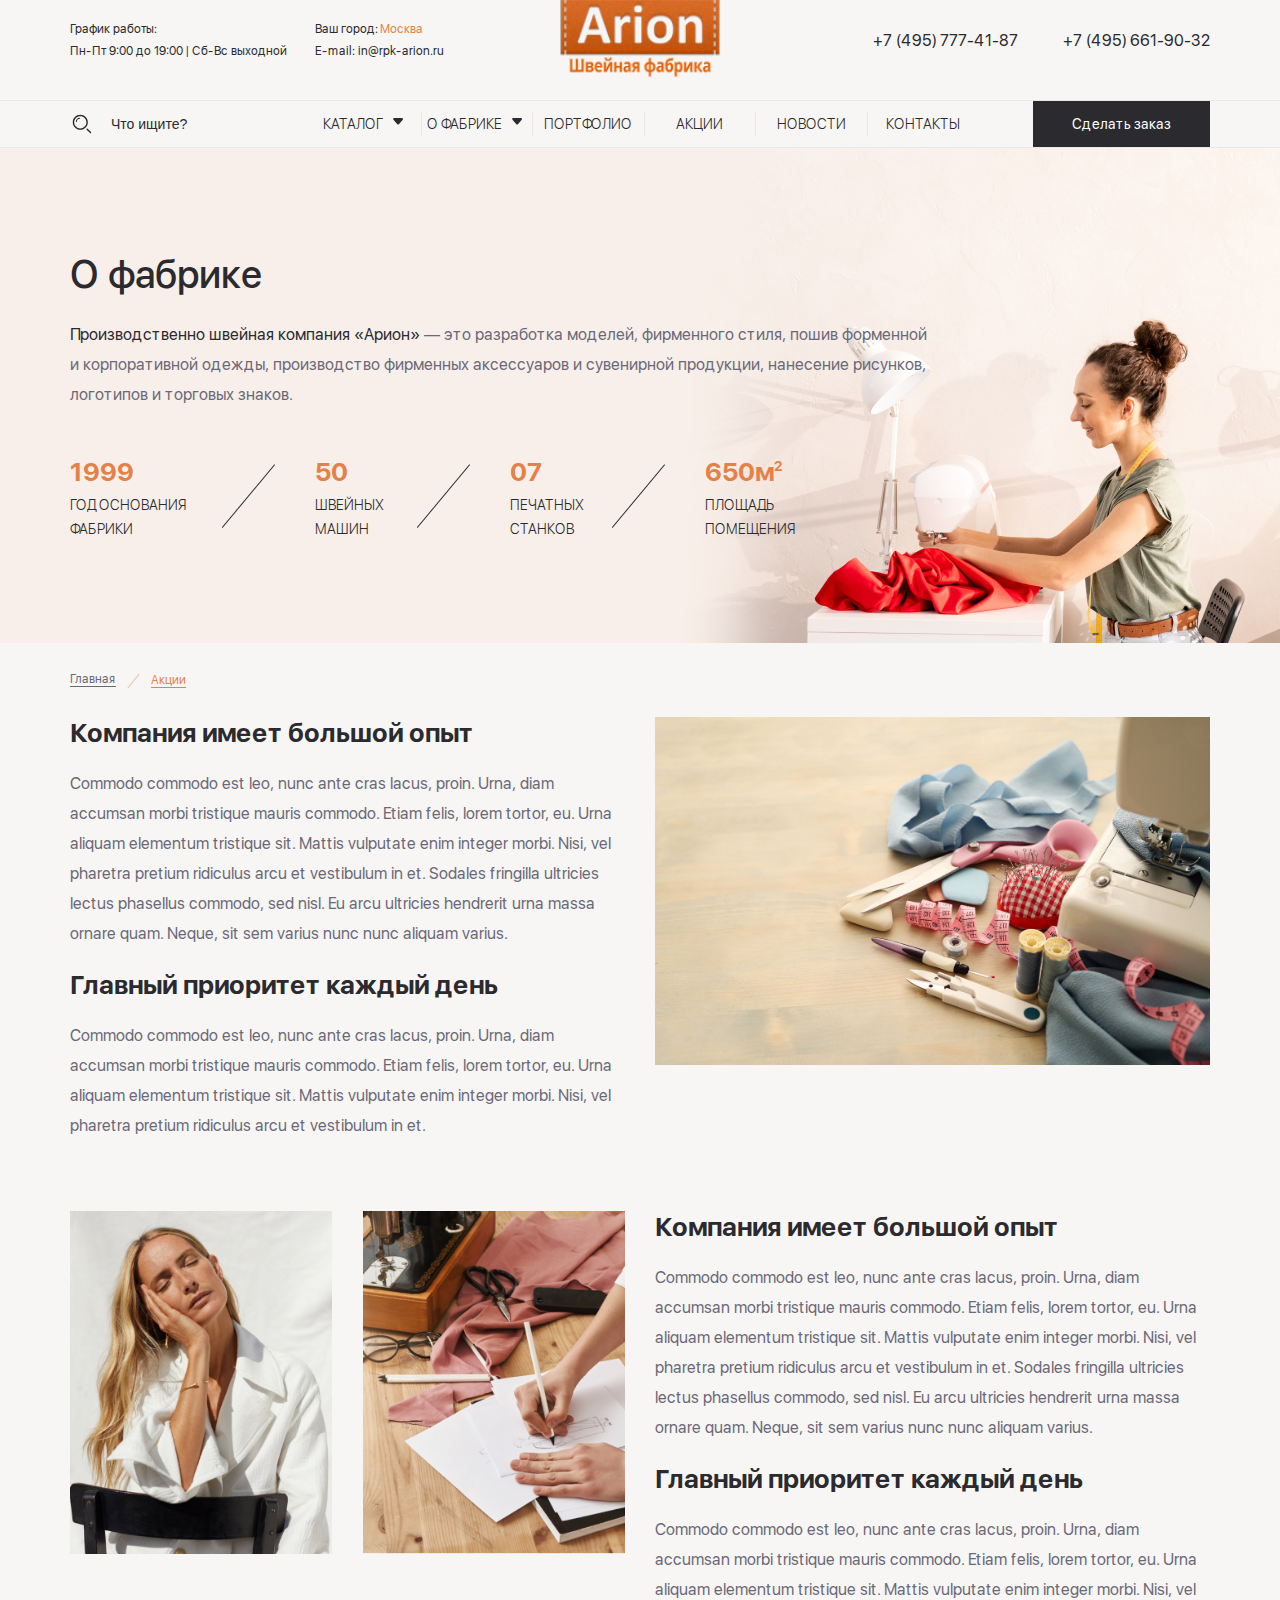
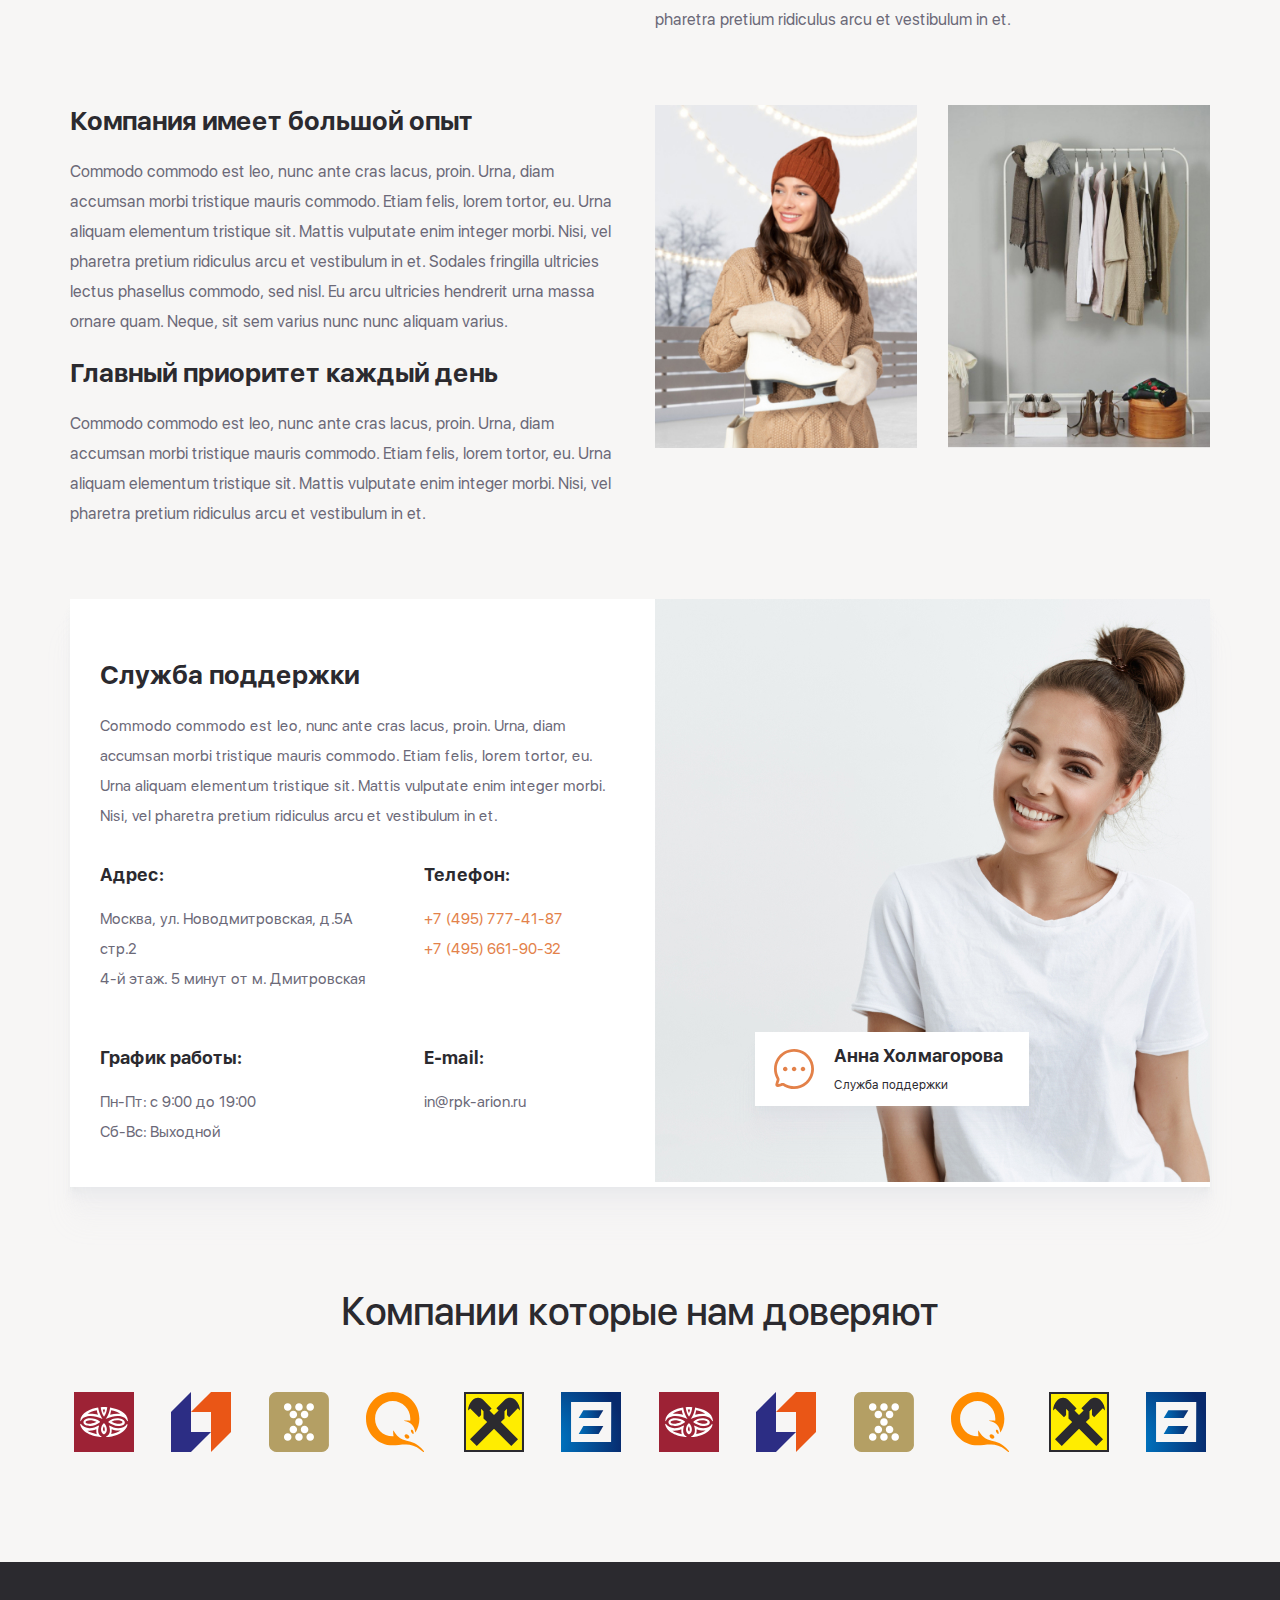
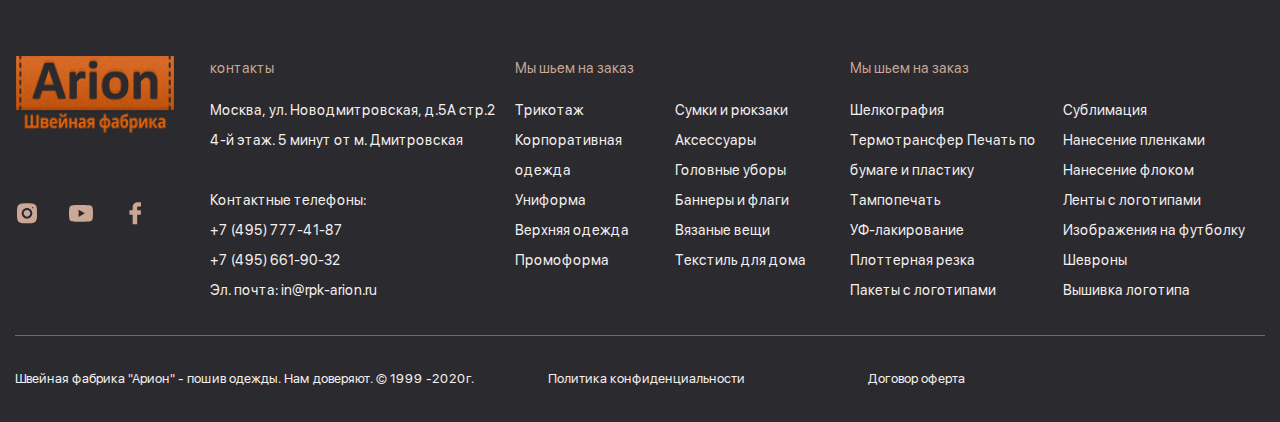
==== commit 88fc5b74: "Add files via upload" ====
--- a/about.html
+++ b/about.html
@@ -19,8 +19,8 @@
 	<link rel="stylesheet" href="libs/slick-1.5.9/slick/slick.css" />
 	<link rel="stylesheet" href="libs/slick-1.5.9/slick/slick-theme.css" />
 	<link rel="stylesheet" href="css/fonts.css" />
-	<link rel="stylesheet" href="css/main.css?ver=1.13" /> 
-	<link rel="stylesheet" href="css/media.css?ver=1.13" />
+	<link rel="stylesheet" href="css/main.css?ver=1.20" /> 
+	<link rel="stylesheet" href="css/media.css?ver=1.20" />
 </head>
 <body> 
 
@@ -29,7 +29,7 @@
 		<a href="#" class="btn-order">Сделать заказ</a>
 
 		<header class="header header_page default">
-			<div class="header-top"> 
+			<div class="header-top">
 				<div class="container">
 					<div class="header-top__wrap">
 						<a href="tel:+74957774187" class="phone-mob"><i class="fas fa-phone-alt"></i></a>
@@ -39,7 +39,15 @@
 								<p>Пн-Пт 9:00 до 19:00  |  Сб-Вс выходной</p>
 							</div>
 							<div class="header__contacts">
-								<p>Ваш город: <a href="#" class="link-city">Москва</a></p>
+								<div class="city-wrap">
+									<span>Ваш город: </span>
+									<select>
+										<option value="1">Москва</option>
+										<option value="1">Санкт-Петербург</option>
+										<option value="1">Казань</option>
+										<option value="1">Екатеринбург</option>
+									</select>
+								</div>
 								<p>E-mail: <a href="mailto:in@rpk-arion.ru">in@rpk-arion.ru</a></p>
 							</div>
 						</div>
@@ -412,7 +420,15 @@
 						<p>Пн-Пт 9:00 до 19:00  |  Сб-Вс выходной</p>
 					</div>
 					<div class="header__contacts">
-						<p>Ваш город: <a href="#" class="link-city">Москва</a></p>
+						<div class="city-wrap">
+							<span>Ваш город: </span>
+							<select>
+								<option value="1">Москва</option>
+								<option value="1">Санкт-Петербург</option>
+								<option value="1">Казань</option>
+								<option value="1">Екатеринбург</option>
+							</select>
+						</div>
 						<p>E-mail: <a href="mailto:in@rpk-arion.ru">in@rpk-arion.ru</a></p>
 					</div>
 					<div class="menu-mobile__phones">
@@ -708,7 +724,7 @@
 <script src="libs/mask/jquery.maskedinput.js"></script>
 <script src="libs/ion.rangeSlider-master/js/ion.rangeSlider.min.js"></script>
 <script src="libs/jQueryFormStyler-master/jquery.formstyler.min.js"></script>
-<script src="js/common.js?ver=1.13"></script>
+<script src="js/common.js?ver=1.20"></script>
 <!-- Yandex.Metrika counter --><!-- /Yandex.Metrika counter -->
 <!-- Google Analytics counter --><!-- /Google Analytics counter -->
 </body>
--- a/css/main.css
+++ b/css/main.css
@@ -1,5 +1,5 @@
 *::-webkit-input-placeholder {
-	color: #6B6978;
+	color: #6B6978; 
 	opacity: 1;
 }
 *:-moz-placeholder {
@@ -14,7 +14,7 @@
 	color: #6B6978;
 	opacity: 1;
 } 
- 
+
 body input:focus:required:invalid,
 body textarea:focus:required:invalid {
 	
@@ -1360,9 +1360,11 @@
 	background-size: 100% 100%;
 	transition: all 0.3s;
 	opacity: 0;
+	visibility: hidden;
 }
 .btn-order.active {
 	opacity: 1;
+	visibility: visible;
 }
 .prices {
 	padding-top: 100px;
@@ -1724,7 +1726,7 @@
 	transition: all 0.3s;
 }
 .sorting-list a:hover {
-		color: #E38149;
+	color: #E38149;
 }
 .sorting-list .active a {
 	color: #E38149;
@@ -2101,6 +2103,7 @@
 	padding-right: 40px;
 	border: 1px solid #E38149;
 	position: relative;
+	cursor: pointer;
 }
 .item-question__content {
 	padding: 20px 30px;
@@ -2397,7 +2400,7 @@
 }
 .item-portfolio {
 	line-height: 30px;
-color: #6B6978;
+	color: #6B6978;
 }
 .item-portfolio .title-middle {
 	margin-bottom: 10px;
@@ -2478,10 +2481,10 @@
 }
 .item-article__date {
 	font-size: 12px;
-line-height: 22px;
-margin-top: 30px;
-margin-bottom: 15px;
-color: #CAA895;
+	line-height: 22px;
+	margin-top: 30px;
+	margin-bottom: 15px;
+	color: #CAA895;
 }
 .item-article .title-middle {
 	max-width: 430px;
@@ -2493,7 +2496,7 @@
 .item-article {
 	margin-bottom: 50px;
 	line-height: 30px;
-color: #6B6978;
+	color: #6B6978;
 }
 .item-article p {
 	max-width: 600px;
@@ -2531,18 +2534,18 @@
 	display: block;
 	content: " ";
 	width: 100px;
-height: 100px;
-background-color: #E38149;
-top: 0;
-right: 0;
-bottom: 0;
-left: 0;
-margin: auto;
-background-image: url(../img/eye.svg);
-background-repeat: no-repeat;
-background-position: center;
-transition: all 0.3s;
-opacity: 0;
+	height: 100px;
+	background-color: #E38149;
+	top: 0;
+	right: 0;
+	bottom: 0;
+	left: 0;
+	margin: auto;
+	background-image: url(../img/eye.svg);
+	background-repeat: no-repeat;
+	background-position: center;
+	transition: all 0.3s;
+	opacity: 0;
 }
 .item-article:nth-child(even) .row {
 	flex-direction: row-reverse;
@@ -2582,7 +2585,7 @@
 }
 .page-numbers.prev,
 .page-numbers.next {
-		width: 100px;
+	width: 100px;
 	height: 15px;
 	position: absolute;
 	top: 0;
@@ -2615,7 +2618,7 @@
 }
 .article .title-middle {
 	margin-bottom: 20px;
-color: #2B2A2F;
+	color: #2B2A2F;
 }
 .article p {
 	margin-bottom: 20px;
@@ -2644,11 +2647,11 @@
 }
 .article-info {
 	font-size: 14px;
-line-height: 24px;
-padding: 23px 34px;
-padding-bottom: 15px;
-background-color: #fff;
-border-left: 2px solid #E38149;
+	line-height: 24px;
+	padding: 23px 34px;
+	padding-bottom: 15px;
+	background-color: #fff;
+	border-left: 2px solid #E38149;
 	color: #2B2A2F;
 }
 .article a {
@@ -2674,8 +2677,8 @@
 .text-portfolio {
 	padding-top: 40px;
 	line-height: 30px;
-color: #6B6978;
-text-align: center;
+	color: #6B6978;
+	text-align: center;
 }
 .text-portfolio p {
 	margin: 0;
@@ -2687,9 +2690,9 @@
 	padding-top: 50px;
 }
 .menu_dropdown {
-    display: grid;
-    grid-gap: 0 50px;
-    grid-template-columns: repeat(2, 1fr);
+	display: grid;
+	grid-gap: 0 50px;
+	grid-template-columns: repeat(2, 1fr);
 }
 .dropdown_haschild.active {
 	grid-row: 12 / -1;
@@ -2703,8 +2706,8 @@
 	display: none;
 }
 .menu_dropdown ul li.active a {
-    color: #e38149;
-    margin-left: 15px;
+	color: #e38149;
+	margin-left: 15px;
 }
 .menu_dropdown ul li {
 	margin-bottom: 10px;
@@ -2722,24 +2725,24 @@
 
 .menu_haschild > ul > li.dropdown_haschild > a::before, 
 .menu_haschild > ul > li.dropdown_haschild > a::after {
-    position: absolute;
-    display: block;
-    content: " ";
-   width: 16px;
-   height: 16px;
-    top: 0;
-    right: 0;
-    bottom: 0;
-    margin: auto;
-    opacity: 0;
-    background-image: url(../img/arrow_drop2.svg);
-    background-repeat: no-repeat;
-    transition: all 0.3s;
+	position: absolute;
+	display: block;
+	content: " ";
+	width: 16px;
+	height: 16px;
+	top: 0;
+	right: 0;
+	bottom: 0;
+	margin: auto;
+	opacity: 0;
+	background-image: url(../img/arrow_drop2.svg);
+	background-repeat: no-repeat;
+	transition: all 0.3s;
 }
 .menu_haschild > ul > li.dropdown_haschild > a::before {
-    opacity: 1;
-    background-image: url(../img/arrow_drop.svg);
-    background-repeat: no-repeat;
+	opacity: 1;
+	background-image: url(../img/arrow_drop.svg);
+	background-repeat: no-repeat;
 }
 .dropdown_haschild.active > a {
 	color: #2B2A2F !important;
@@ -2756,7 +2759,7 @@
 	border-color: #69564D;
 }
 .article a:focus {
-color: #2B2A2F;
+	color: #2B2A2F;
 	border-color: #2B2A2F;
 }
 .reviews {
@@ -2783,9 +2786,9 @@
 }
 .item-offer__date {
 	font-size: 12px;
-line-height: 22px;
-margin-bottom: 10px;
-color: #CAA895;
+	line-height: 22px;
+	margin-bottom: 10px;
+	color: #CAA895;
 }
 .item-offer .title-min {
 	max-width: 360px;
@@ -2797,7 +2800,7 @@
 .item-offer {
 	margin-bottom: 50px;
 	line-height: 30px;
-color: #6B6978;
+	color: #6B6978;
 }
 .item-offer__image {
 	height: 304px;
@@ -2820,9 +2823,9 @@
 	padding-left: 0;	
 	padding-right: 45px;
 	padding-bottom: 15px;
-	    display: flex;
-    flex-direction: column;
-    align-items: flex-start;
+	display: flex;
+	flex-direction: column;
+	align-items: flex-start;
 }
 .item-offer p {
 	margin-bottom: 15px;
@@ -2850,7 +2853,7 @@
 .billbord-page_about .billbord-info__value {
 	font-size: 26px;
 	margin-bottom: 5px;
-line-height: 32px;
+	line-height: 32px;
 }
 .billbord-page_about .billbord-info__value sup {
 	font-size: 14px;
@@ -2868,7 +2871,7 @@
 }
 .about-block {
 	background: #FFFFFF;
-box-shadow: 0px 36.1265px 26.5699px rgba(206, 217, 225, 0.07), 0px 21.2384px 14.6375px rgba(206, 217, 225, 0.0685447), 0px 13.0656px 8.28627px rgba(206, 217, 225, 0.0667834), 0px 7.97251px 4.50658px rgba(206, 217, 225, 0.0639509), 0px 4.63494px 2.21029px rgba(206, 217, 225, 0.0594553), 0px 2.41126px 0.871899px rgba(206, 217, 225, 0.0519727), 0px 0.940576px 0.196025px rgba(206, 217, 225, 0.0373484);
+	box-shadow: 0px 36.1265px 26.5699px rgba(206, 217, 225, 0.07), 0px 21.2384px 14.6375px rgba(206, 217, 225, 0.0685447), 0px 13.0656px 8.28627px rgba(206, 217, 225, 0.0667834), 0px 7.97251px 4.50658px rgba(206, 217, 225, 0.0639509), 0px 4.63494px 2.21029px rgba(206, 217, 225, 0.0594553), 0px 2.41126px 0.871899px rgba(206, 217, 225, 0.0519727), 0px 0.940576px 0.196025px rgba(206, 217, 225, 0.0373484);
 }
 .about-block__info {
 	padding: 70px 50px;
@@ -2890,8 +2893,8 @@
 }
 .descr-min {
 	font-size: 12px;
-line-height: 22px;
-color: #2B2A2F;
+	line-height: 22px;
+	color: #2B2A2F;
 }
 .about-block__image {
 	height: 583px;
@@ -2920,7 +2923,7 @@
 	background-repeat: no-repeat;
 	background-position: 19px center;
 	background-color: #FFFFFF;
-box-shadow: 0px 36.1265px 26.5699px rgba(206, 217, 225, 0.07), 0px 21.2384px 14.6375px rgba(206, 217, 225, 0.0685447), 0px 13.0656px 8.28627px rgba(206, 217, 225, 0.0667834), 0px 7.97251px 4.50658px rgba(206, 217, 225, 0.0639509), 0px 4.63494px 2.21029px rgba(206, 217, 225, 0.0594553), 0px 2.41126px 0.871899px rgba(206, 217, 225, 0.0519727), 0px 0.940576px 0.196025px rgba(206, 217, 225, 0.0373484);
+	box-shadow: 0px 36.1265px 26.5699px rgba(206, 217, 225, 0.07), 0px 21.2384px 14.6375px rgba(206, 217, 225, 0.0685447), 0px 13.0656px 8.28627px rgba(206, 217, 225, 0.0667834), 0px 7.97251px 4.50658px rgba(206, 217, 225, 0.0639509), 0px 4.63494px 2.21029px rgba(206, 217, 225, 0.0594553), 0px 2.41126px 0.871899px rgba(206, 217, 225, 0.0519727), 0px 0.940576px 0.196025px rgba(206, 217, 225, 0.0373484);
 }
 .name-about .title-min {
 	margin-bottom: 4px !important;
@@ -2928,4 +2931,239 @@
 .article + .partners {
 	padding-top: 50px;
 	padding-bottom: 60px;
+}
+
+.contacts-page {
+	color: #6B6978;
+	line-height: 30px;
+	padding-bottom: 100px;
+	position: relative;
+	z-index: 1;
+}
+.contacts-page::before {
+	position: absolute;
+	display: block;
+	content: " ";
+	width: 100%;
+	height: 68%;
+	top: 0;
+	left: 0;
+	background: #EFEFEF;
+}
+.contact-map {
+	height: 798px;
+	background-color: #ccc;
+}
+.tab-container-contacts {
+	margin-right: calc(58% - 42vw);
+	position: relative;
+}
+.contacts-page p {
+	margin: 0;
+}
+.contacts-page .title-min {
+	margin-top: 15px;
+	margin-bottom: 15px;
+	color: #2B2A2F;
+}
+.contacts-page p a {
+	color: #6B6978;
+}
+.contacts-page .title-section {
+	padding-bottom: 15px;
+	color: #2B2A2F;
+}
+.content-map {
+	font-size: 16px;
+	line-height: 24px;
+	color: #2B2A2F;
+	font-family: 'SFUIDisplay';
+	display: flex;
+	align-items: center;
+	background: #FFFFFF;
+}
+.content-map img {
+	margin-right: 20px;
+}
+.contact-map .gm-ui-hover-effect {
+	display: none !important;
+}
+.contact-map .gm-style .gm-style-iw-t::after {
+	display: none !important;
+}
+.contact-map .gm-style .gm-style-iw-c {
+	border-radius: 0;
+	box-shadow: 0px 36.1265px 26.5699px rgba(206, 217, 225, 0.07), 0px 21.2384px 14.6375px rgba(206, 217, 225, 0.0685447), 0px 13.0656px 8.28627px rgba(206, 217, 225, 0.0667834), 0px 7.97251px 4.50658px rgba(206, 217, 225, 0.0639509), 0px 4.63494px 2.21029px rgba(206, 217, 225, 0.0594553), 0px 2.41126px 0.871899px rgba(206, 217, 225, 0.0519727), 0px 0.940576px 0.196025px rgba(206, 217, 225, 0.0373484);
+}
+.tabs-contacts {
+	display: flex;
+	margin: 0 -15px;
+	margin-top: -100px;
+	position: relative;
+	z-index: 2;
+}
+.tab-contact {
+	height: 166px;
+	margin: 0 15px;
+	position: relative;
+	display: block;
+}
+.tab-contact img {
+	width: 100%;
+	height: 100%;
+	object-fit: cover;
+	font-family: 'object-fit: cover;';
+	-webkit-transition: all 0.3s;
+	-o-transition: all 0.3s;
+	transition: all 0.3s;
+}
+.contacts-page__left {
+	min-height: 650px;
+	padding-bottom: 110px;
+}
+a.tab-contact::before {
+	position: absolute;
+	display: block;
+	content: " ";
+	width: 100%;
+	height: 100%;
+	top: 0;
+	left: 0;
+	transition: all 0.3s;
+	opacity: 0;
+	background: linear-gradient(0deg, rgba(245, 240, 238, 0.8), rgba(245, 240, 238, 0.8));
+}
+a.tab-contact::after {
+	position: absolute;
+	display: block;
+	content: " ";
+	width: 68px;
+	height: 68px;
+	background-color: #E38149;
+	top: 0;
+	right: 0;
+	bottom: 0;
+	left: 0;
+	margin: auto;
+	background-image: url(../img/eye.svg);
+	background-size: 29px auto;
+	background-repeat: no-repeat;
+	background-position: center;
+	transition: all 0.3s;
+	opacity: 0;
+}
+a.tab-contact:hover::before, 
+a.tab-contact:hover::after,
+.active a.tab-contact::before, 
+.active a.tab-contact::after {
+	opacity: 1;
+}
+.tab-pane-contacts {
+	display: none;
+	position: relative;
+}
+.tab-pane-contacts:first-child {
+	display: block;
+}
+.tab-container-contacts img {
+	max-width: 100%;
+}
+.title-map {
+	padding: 15px 24px;
+	padding-right: 35px;
+	bottom: 197px;
+	left: 0;
+	position: absolute;
+	background: #FFFFFF;
+	color: #2B2A2F;
+	display: inline-flex;
+	align-items: center;
+	box-shadow: 0px 36.1265px 26.5699px rgba(206, 217, 225, 0.07), 0px 21.2384px 14.6375px rgba(206, 217, 225, 0.0685447), 0px 13.0656px 8.28627px rgba(206, 217, 225, 0.0667834), 0px 7.97251px 4.50658px rgba(206, 217, 225, 0.0639509), 0px 4.63494px 2.21029px rgba(206, 217, 225, 0.0594553), 0px 2.41126px 0.871899px rgba(206, 217, 225, 0.0519727), 0px 0.940576px 0.196025px rgba(206, 217, 225, 0.0373484);
+}
+.title-map img {
+	margin-right: 20px;
+}
+.bottom-contacts .btn-main {
+	width: 100%;
+}
+.bottom-contacts {
+	margin-top: 100px;
+}
+.bottom-contacts__item {
+	display: flex;
+	max-width: 450px;
+	align-items: center;
+	line-height: 24px;
+	color: #2B2A2F;
+}
+.bottom-contacts__item img {
+	margin-right: 20px;
+} 
+.col_pl {
+	padding-left: 0;
+}
+
+/*new*/
+.city-wrap {
+	display: flex;
+	align-items: center;
+}
+.city-wrap .jqselect {
+	width: auto;
+	    color: #E38149;
+	    cursor: pointer;
+	    white-space: nowrap;
+	    margin-left: 2px;
+}
+.city-wrap .jq-selectbox__trigger {
+	display: none !important;
+}
+.city-wrap .jq-selectbox__dropdown {
+	width: auto;
+	white-space: nowrap;
+}
+.footer p a,
+.footer__bottom a {
+	transition: all 0.3s;
+	border-bottom: 1px solid transparent;
+}
+.footer p a:hover,
+.footer__bottom a:hover,
+.footer__nav a:hover {
+    color: #E38149;
+    border-color: #E38149;
+}
+.list-social img {
+	transition: all 0.3s;
+}
+.list-social a:hover img {
+	transform: scale(1.05);
+}
+.sorting-list {
+	max-width: 450px;
+}
+.sorting-list li:nth-child(n+4) {
+	display: none;
+}
+.sorting-list li {
+	margin-bottom: 8px;
+}
+.sorting-wrap {
+	padding-left: 10px;
+	margin: auto;
+	display: flex;
+	align-items: center;
+}
+.sorting-more {
+	    color: #E38149;
+	    margin-bottom: 8px;
+	    white-space: nowrap;
+    border-bottom: 1px solid #E38149;
+    transition: all 0.3s;
+}
+.sorting-more:hover {
+	border-color: transparent;
+}
+#image {
+	display: none;
 }--- a/css/media.css
+++ b/css/media.css
@@ -7,6 +7,9 @@
 		margin-left: 0;
 		margin-right: 0;
 	}
+	.title-map {
+		bottom: 150px;
+	}
 }
 @media only screen and (max-width : 1605px) {
 	.number-section {
@@ -101,6 +104,22 @@
     padding-bottom: 20px;
     font-size: 15px;
 }
+.contacts-page {
+	font-size: 14px;
+	line-height: 24px;
+}
+.contacts-page .title-min {
+    margin-top: 8px;
+    margin-bottom: 7px;
+    font-size: 16px;
+    }
+    .contacts-page__left {
+    min-height: 537px;
+    padding-bottom: 110px;
+}
+.title-map {
+		bottom: 100px;
+	} 
 }
 
 /* Large Devices, Wide Screens */
@@ -307,6 +326,28 @@
 	left: 40px;
 	bottom: 40px;
 }
+.tab-contact {
+    height: 130px;
+    }
+    .contacts-page .title-section {
+    padding-bottom: 0;
+}
+.contacts-page__left {
+    min-height: inherit;
+    padding-bottom: 0;
+}
+.tabs-contacts {
+	margin-top: 20px;	
+}
+.contacts-page::before {
+	height: 59%;	
+}
+.bottom-contacts { 
+	margin-top: 60px;	
+}
+.title-map {
+		bottom: 50px;
+	}
 }
 
 /* Medium Devices, Desktops */
@@ -643,7 +684,7 @@
 		padding: 20px 15px;
 		padding-bottom: 140px;
 		display: none;
-		background-color: #fff;
+		background-color: #F7F6F5;
 	}
 	.header__contacts {
 		font-size: 14px;
@@ -697,8 +738,7 @@
 	}
 	.header_menu,
 	.header.fixed {
-		box-shadow: 0 0 1px #ccc;
-		background-color: #fff;
+		background-color: #F7F6F5;
 	}
 	.header {
 		padding-bottom: 4px;
@@ -883,6 +923,31 @@
 .row_about {
 	margin-top: 15px;
 }
+.header + * {
+	margin-top: 83px;
+}
+.breadcumbs {
+	padding: 20px 0;
+}
+.contacts-page::before {
+	display: none;
+}
+.tab-container-contacts {
+	margin-right: 0;
+	margin-top: 20px;
+}
+.bottom-contacts__item {
+	margin-bottom: 20px;
+}
+.contacts-page {
+	padding-bottom: 60px;
+}
+.bottom-contacts {
+	margin-top: 35px;
+}
+.title-map {
+	bottom: 0;
+}
 }
 
 
@@ -1086,9 +1151,15 @@
 	.item-article .title-middle {
 		margin-bottom: 15px;
 	}
-	.page-numbers:not(.next):nth-child(n+6) {
-		display: none;
-	}
+.page-numbers {
+	margin: 0 7px;
+	border: none;
+	width: initial;
+	height: initial;
+}
+.page-numbers.current {
+	color: #E38149;
+}
 	.article {
     padding-bottom: 40px;
     line-height: 24px;
@@ -1151,6 +1222,58 @@
 .billbord-page_about .billbord-page__content {
     height: 400px;
 }
+.tabs-contacts {
+	flex-wrap: wrap;
+}
+.tabs-contacts li {
+	margin-bottom: 20px;
+	width: 33%;
+}
+.tabs-contacts li:nth-child(1),
+.tabs-contacts li:nth-child(2) {
+width: 50%;
+order: 2;
+}
+a.tab-contact::after {
+	width: 30px;
+	height: 30px;
+	background-size: 20px auto;
+}
+.col_pl {
+	padding-left: 15px;
+}
+.bottom-contacts {
+	margin-top: 15px;
+}
+.page-numbers.prev,
+ .page-numbers.next {
+	width: 30px;
+	height: 21px;
+	display: block;
+	overflow: hidden;
+}
+.page-numbers.prev svg,
+ .page-numbers.next svg {
+ 	width: 101px;
+ 	height: auto;
+ }
+  .page-numbers.next svg {
+  	float: right;
+  }
+  .page-numbers.prev {
+  	top: 2px;
+  }
+  .page-numbers.next {
+  	top: 12px;
+  }
+  .sorting-wrap {
+  	padding-left: 0;
+  	margin: 0;
+  }
+  .sorting-wrap {
+  	margin-top: 15px;
+  	display: block;
+  }
 }
   
 
@@ -1378,9 +1501,7 @@
 	.item-article .title-middle {
 		margin-bottom: 10px;
 	}
-	.page-numbers.prev, .page-numbers.next {
-		width: 60px;
-	}
+
 	.pager {
 		padding: 0 64px;
 	}
@@ -1437,6 +1558,37 @@
 }
 .billbord-page_about .billbord-page__content {
     height: 330px;
+}
+.tabs-contacts {
+	margin: 0 -5px;
+	margin-top: 20px;
+}
+.tab-contact {
+	margin: 0 5px;
+}
+.tab-contact {
+	height: 90px;
+}
+.title-map {
+    bottom: 0;
+    font-size: 13px;
+    padding: 10px 20px;
+}
+.title-map img {
+	max-width: 20px;
+	margin-right: 10px;
+}
+.tab-pane-contacts > img {
+    transform: scale(1.5);
+    margin-bottom: 50px;
+    margin-top: 70px;
+}
+.tab-container-contacts #tab_contacts2 > img {
+	transform-origin: 16% 50%;
+}
+.title-map {
+	z-index: 2;
+	bottom: -40px;
 }
 }
 
